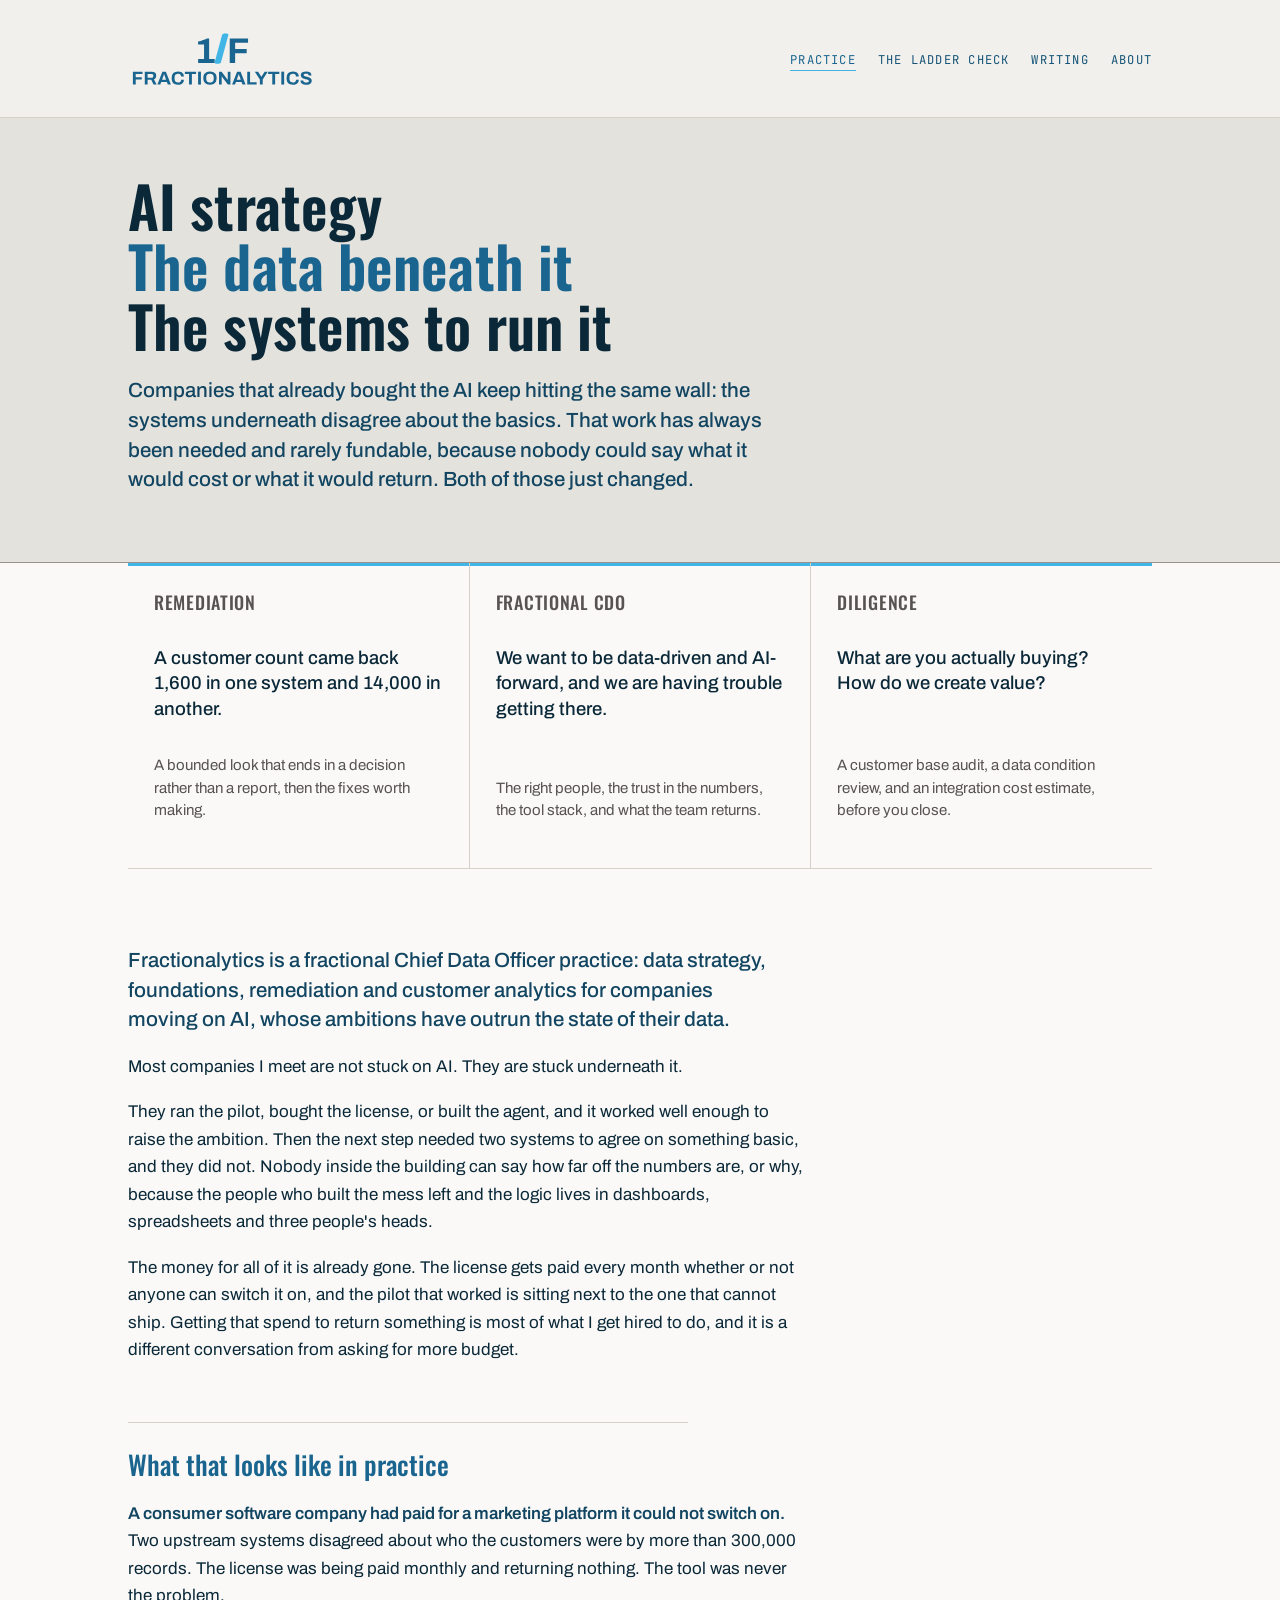
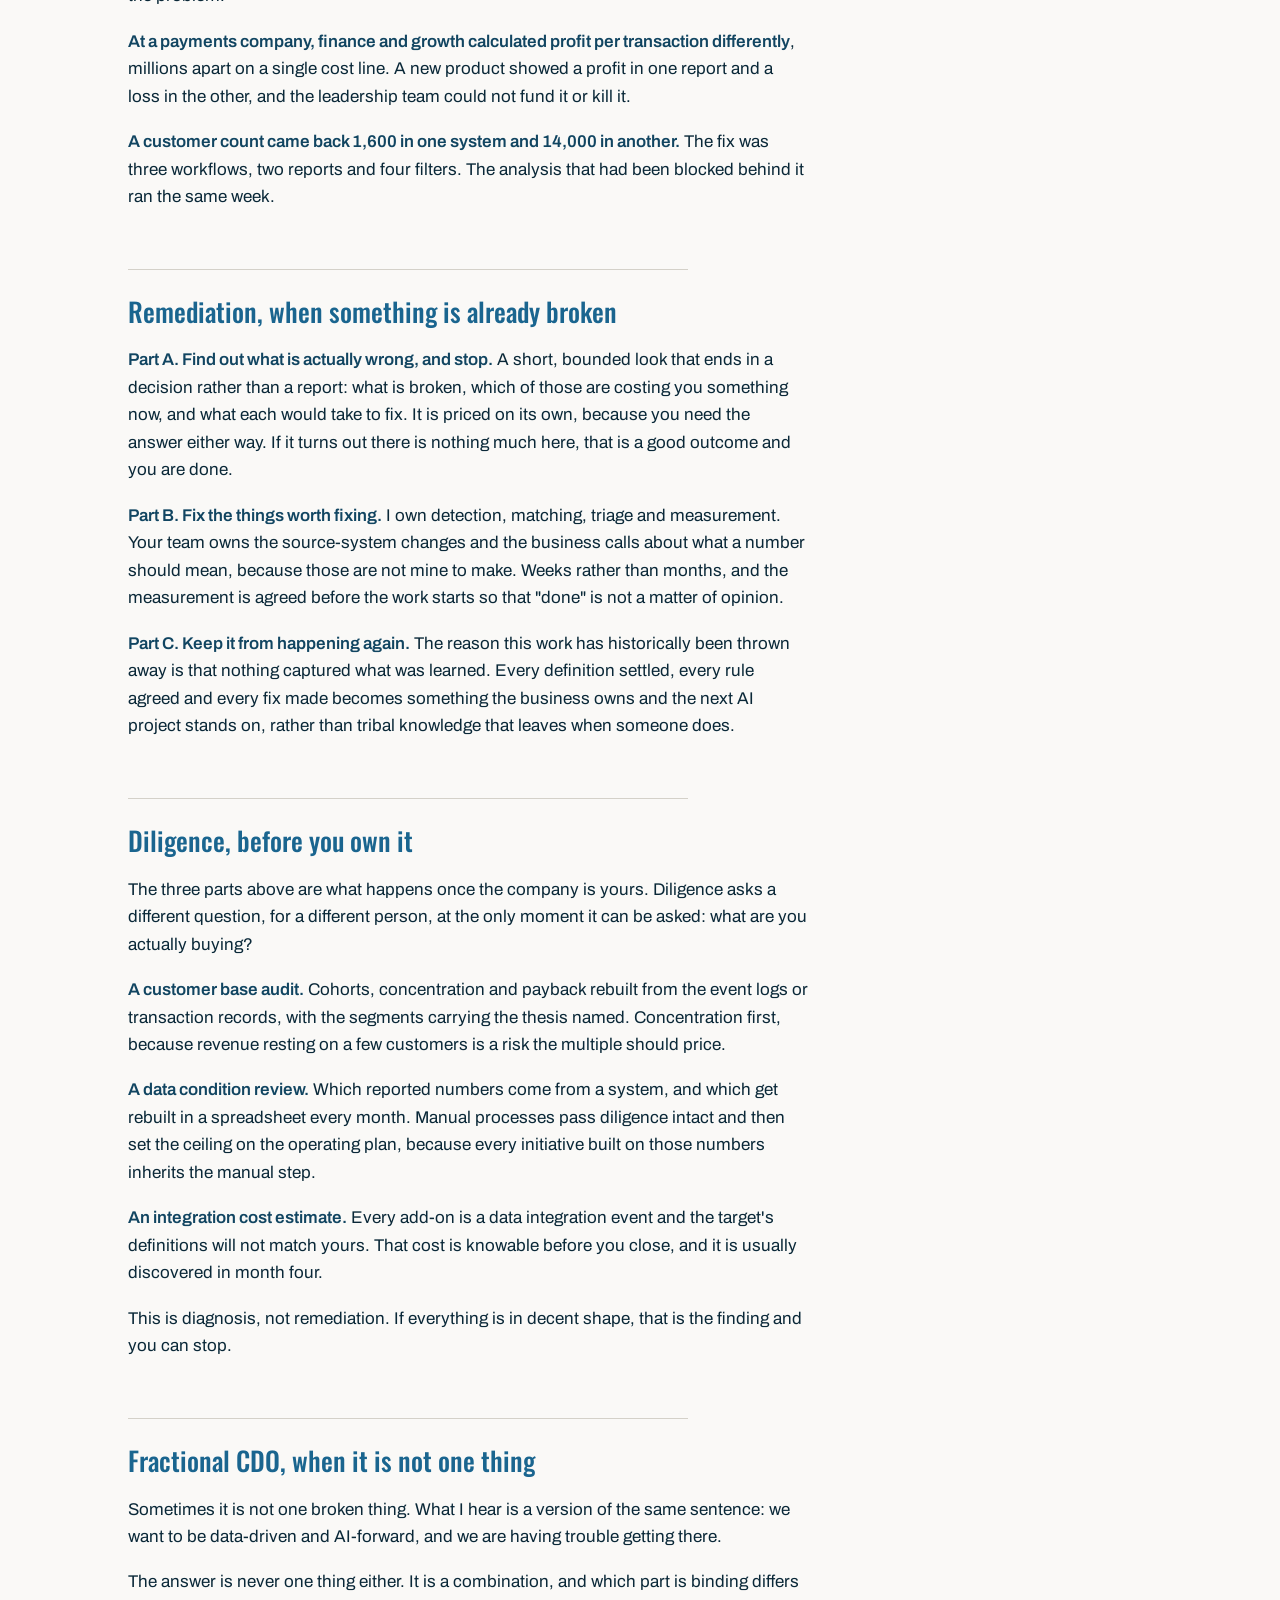
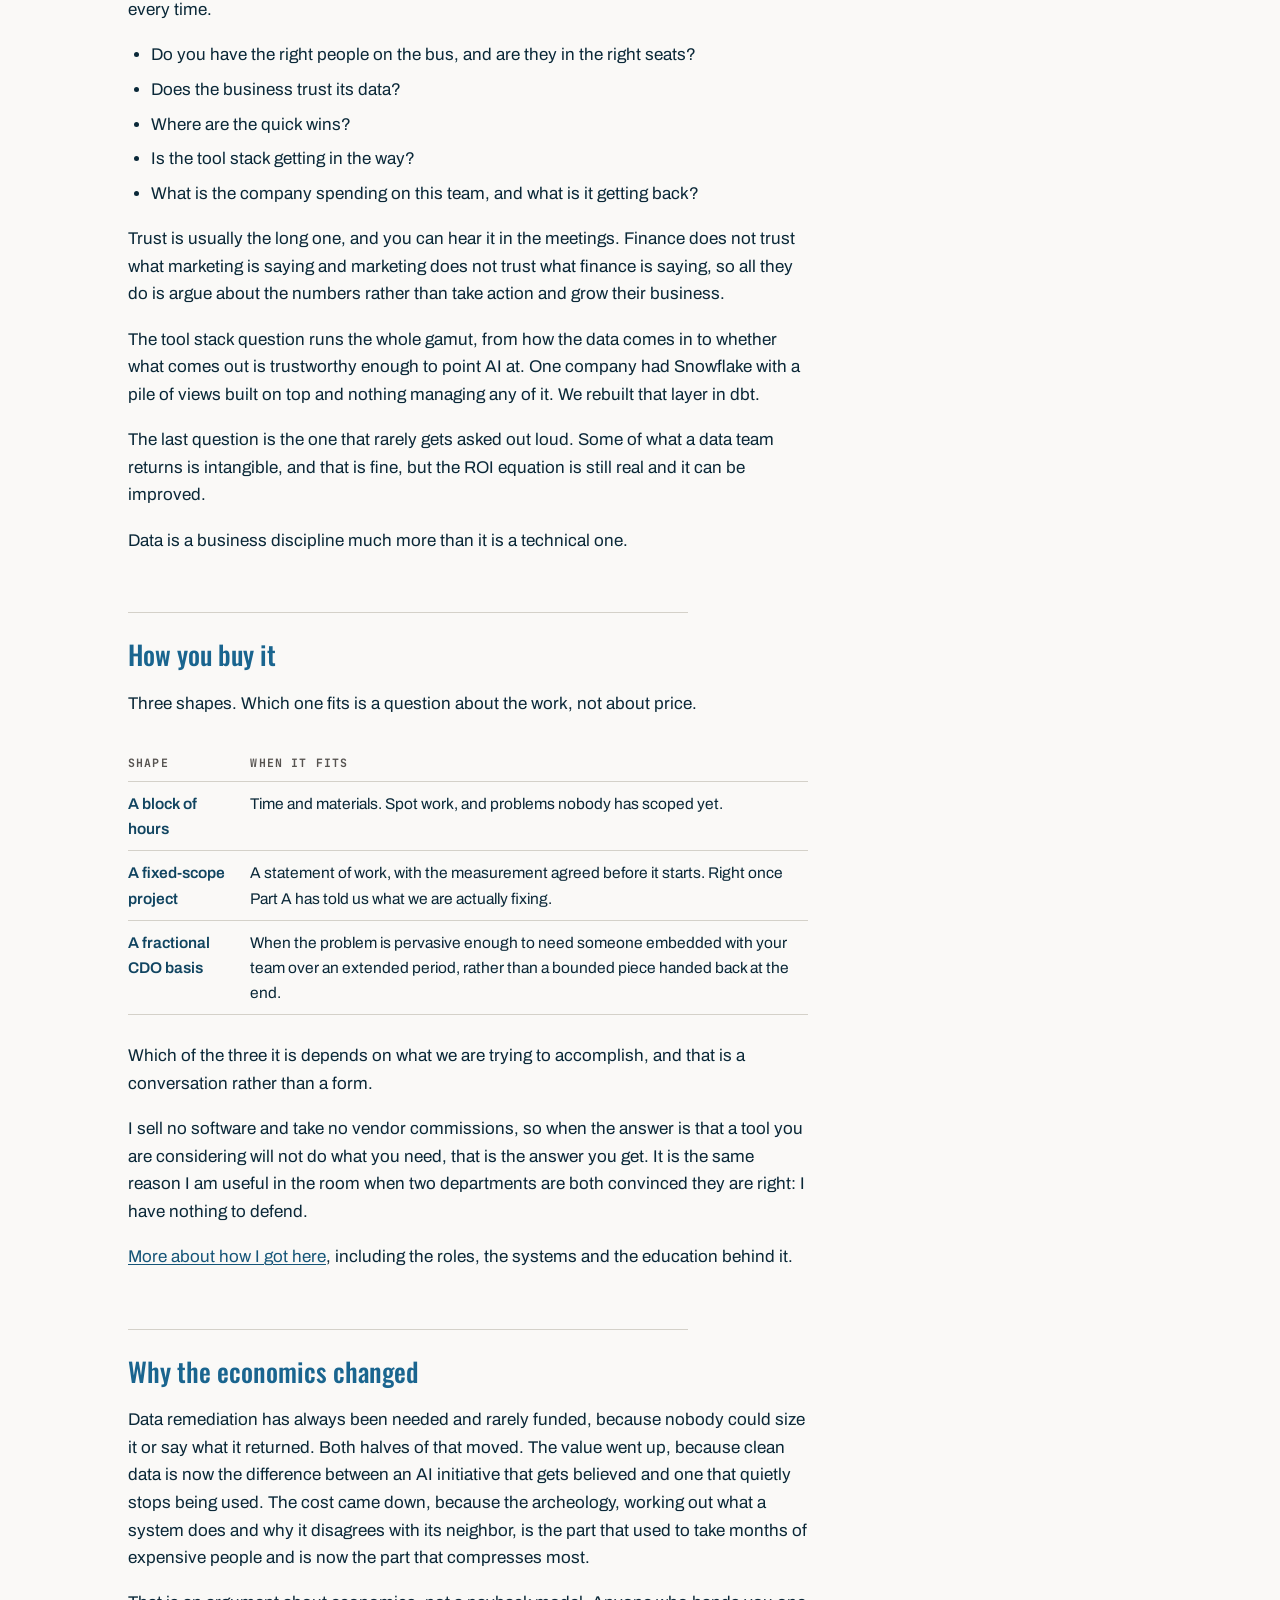
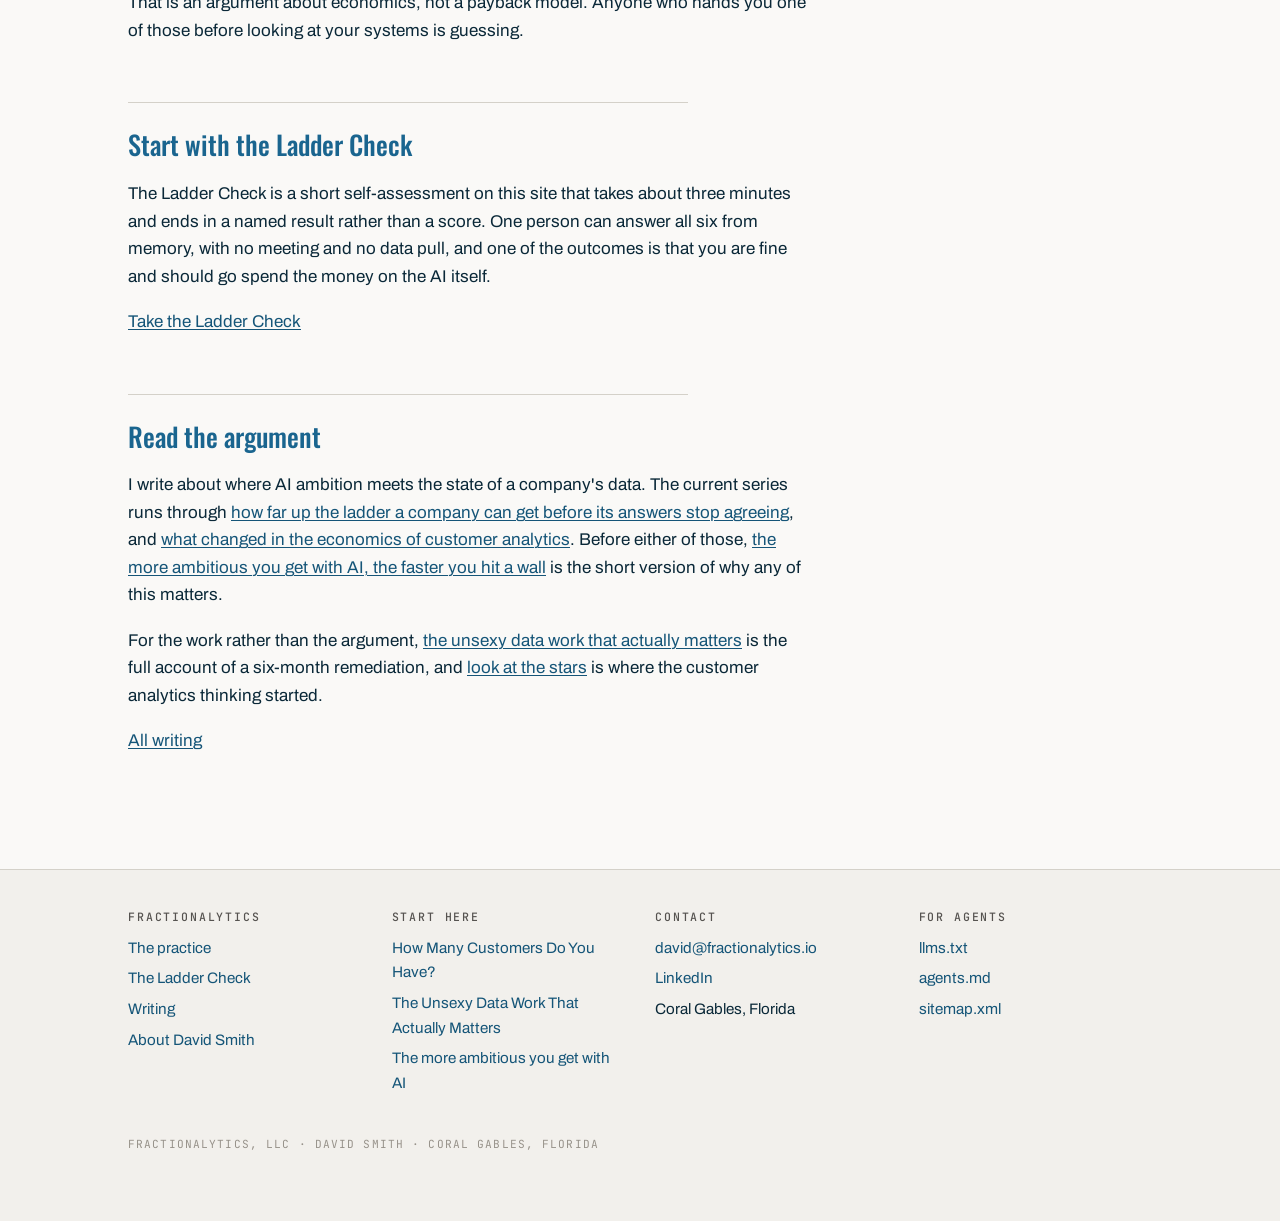
==== index.html @ 6a6883ca "Stack the headline on three lines and give the identity line its weight back Three changes David ask" ====
<!DOCTYPE html>
<html lang="en">
<head>
<meta charset="utf-8">
<meta name="viewport" content="width=device-width, initial-scale=1">
<title>Fractionalytics: AI strategy and the data foundation under it</title>
<meta name="description" content="Fractional CDO work for companies stuck past the pilot: AI strategy, the data foundation under it, and the systems to run it. David Smith, Coral Gables.">
<meta name="author" content="David Smith">
<meta name="robots" content="index, follow, max-snippet:-1, max-image-preview:large, max-video-preview:-1">
<link rel="canonical" href="https://fractionalytics.io/">
<meta property="og:type" content="website">
<meta property="og:site_name" content="Fractionalytics">
<meta property="og:locale" content="en_US">
<meta property="og:url" content="https://fractionalytics.io/">
<meta property="og:title" content="Fractionalytics: AI strategy and the data foundation under it">
<meta property="og:description" content="Fractional CDO work for companies stuck past the pilot: AI strategy, the data foundation under it, and the systems to run it. David Smith, Coral Gables.">
<meta property="og:image" content="https://fractionalytics.io/og-card-2026-07.png">
<meta property="og:image:width" content="2400">
<meta property="og:image:height" content="1260">
<meta property="og:image:alt" content="Fractionalytics: AI strategy, the data beneath it, and the systems to run it">
<meta name="twitter:card" content="summary_large_image">
<meta name="twitter:title" content="Fractionalytics: AI strategy and the data foundation under it">
<meta name="twitter:description" content="Fractional CDO work for companies stuck past the pilot: AI strategy, the data foundation under it, and the systems to run it. David Smith, Coral Gables.">
<meta name="twitter:image" content="https://fractionalytics.io/og-card-2026-07.png">
<link rel="icon" href="/favicon.svg" type="image/svg+xml">
<link rel="preconnect" href="https://fonts.googleapis.com">
<link rel="preconnect" href="https://fonts.gstatic.com" crossorigin>
<link rel="stylesheet" href="https://fonts.googleapis.com/css2?family=Oswald:wght@400;500;600&family=Archivo:wght@400;500;600&family=JetBrains+Mono:wght@400;500&display=swap">
<link rel="stylesheet" href="/styles.css?v=44e6212e">
<link rel="sitemap" type="application/xml" href="/sitemap.xml">
<link rel="alternate" type="text/plain" href="/llms.txt" title="llms.txt">
<script type="application/ld+json">{"@context":"https://schema.org","@graph":[{"@type":"WebSite","@id":"https://fractionalytics.io/#website","url":"https://fractionalytics.io/","name":"Fractionalytics","description":"AI strategy, the data beneath it, and the systems to run it.","inLanguage":"en-US","publisher":{"@id":"https://fractionalytics.io/#organization"},"copyrightHolder":{"@id":"https://fractionalytics.io/#organization"}},{"@type":"ProfessionalService","@id":"https://fractionalytics.io/#organization","name":"Fractionalytics, LLC","alternateName":"Fractionalytics","url":"https://fractionalytics.io/","logo":{"@type":"ImageObject","url":"https://fractionalytics.io/logo-stack.svg","caption":"Fractionalytics"},"image":"https://fractionalytics.io/og-card-2026-07.png","email":"david@fractionalytics.io","slogan":"AI strategy, the data beneath it, and the systems to run it","description":"Fractional Chief Data Officer practice. Data strategy, foundations, remediation and customer analytics for companies moving on AI, whose ambitions have outrun the state of their data.","founder":{"@id":"https://fractionalytics.io/#david-smith"},"employee":{"@id":"https://fractionalytics.io/#david-smith"},"address":{"@type":"PostalAddress","addressLocality":"Coral Gables","addressRegion":"FL","addressCountry":"US"},"areaServed":[{"@type":"Country","name":"United States"},{"@type":"Place","name":"Latin America"},{"@type":"Place","name":"Europe"}],"knowsAbout":["AI readiness","Data strategy","Data foundations","Data remediation","Data quality","Entity resolution","Identity resolution","Fractional Chief Data Officer","Customer analytics","Customer lifetime value","Cohort analysis","Data diligence","Customer data platforms","Modern data stack","dbt","Snowflake","Databricks","BigQuery"],"sameAs":["https://www.linkedin.com/in/dksmith01/"]},{"@type":"Person","@id":"https://fractionalytics.io/#david-smith","name":"David Smith","givenName":"David","familyName":"Smith","jobTitle":"Fractional Chief Data Officer","description":"Fractional Chief Data Officer. Sets AI strategy with leadership teams, builds the data and systems underneath it, and ships the highest-leverage pieces.","url":"https://fractionalytics.io/about/","email":"david@fractionalytics.io","worksFor":{"@id":"https://fractionalytics.io/#organization"},"homeLocation":{"@type":"Place","name":"Coral Gables, Florida"},"alumniOf":[{"@type":"CollegeOrUniversity","name":"The Wharton School, University of Pennsylvania"},{"@type":"CollegeOrUniversity","name":"Rice University"}],"knowsLanguage":["en","es"],"knowsAbout":["AI readiness","Data strategy","Data foundations","Data remediation","Data quality","Entity resolution","Identity resolution","Fractional Chief Data Officer","Customer analytics","Customer lifetime value","Cohort analysis","Data diligence","Customer data platforms","Modern data stack","dbt","Snowflake","Databricks","BigQuery"],"sameAs":["https://www.linkedin.com/in/dksmith01/","https://www.youtube.com/watch?v=DdW_h7ugRhg"]},{"@type":"WebPage","@id":"https://fractionalytics.io/#webpage","url":"https://fractionalytics.io/","name":"Fractionalytics: AI strategy and the data foundation under it","description":"Fractional CDO work for companies stuck past the pilot: AI strategy, the data foundation under it, and the systems to run it. David Smith, Coral Gables.","isPartOf":{"@id":"https://fractionalytics.io/#website"},"about":{"@id":"https://fractionalytics.io/#organization"},"primaryImageOfPage":"https://fractionalytics.io/og-card-2026-07.png","inLanguage":"en-US","datePublished":"2026-06-17","dateModified":"2026-08-21"}]}</script>
</head>
<body>
<a class="skip-link" href="#main">Skip to content</a>
<header class="masthead">
<div class="masthead-inner">
<a href="/" aria-label="Fractionalytics home"><img class="logo" src="/logo-stack.svg" alt="Fractionalytics" width="327" height="102"></a>
<nav class="sitenav" aria-label="Primary"><ul><li><a href="/" aria-current="page">Practice</a></li><li><a href="/diagnostic/">The Ladder Check</a></li><li><a href="/writing/">Writing</a></li><li><a href="/about/">About</a></li></ul></nav>
</div>
</header>
<main id="main" class="homemain">
<section class="hero">
<div class="wrap hero-inner">
<h1 class="stacked"><span class="tline tline-1">AI strategy</span>
<span class="tline tline-2">The data beneath it</span>
<span class="tline tline-3">The systems to run it</span></h1>
<p class="lede">Companies that already bought the AI keep hitting the same wall: the systems underneath disagree about the basics. That work has always been needed and rarely fundable, because nobody could say what it would cost or what it would return. Both of those just changed.</p>
</div>
</section>
<div class="wrap">
<ul class="cards offerings">
<li>
<h2><a href="#remediation-when-something-is-already-broken">Remediation</a></h2>
<p class="offering-hook">A customer count came back 1,600 in one system and 14,000 in another.</p>
<p class="offering-shape">A bounded look that ends in a decision rather than a report, then the fixes worth making.</p>
</li>
<li>
<h2><a href="#fractional-cdo-when-it-is-not-one-thing">Fractional CDO</a></h2>
<p class="offering-hook">We want to be data-driven and AI-forward, and we are having trouble getting there.</p>
<p class="offering-shape">The right people, the trust in the numbers, the tool stack, and what the team returns.</p>
</li>
<li>
<h2><a href="#diligence-before-you-own-it">Diligence</a></h2>
<p class="offering-hook">What are you actually buying? How do we create value?</p>
<p class="offering-shape">A customer base audit, a data condition review, and an integration cost estimate, before you close.</p>
</li>
</ul>
</div>
<div class="wrap homebody">
<p class="identity">Fractionalytics is a fractional Chief Data Officer practice: data strategy, foundations, remediation and customer analytics for companies moving on AI, whose ambitions have outrun the state of their data.</p>
<div class="prose">
<p>Most companies I meet are not stuck on AI. They are stuck underneath it.</p>
<p>They ran the pilot, bought the license, or built the agent, and it worked well enough to raise the ambition. Then the next step needed two systems to agree on something basic, and they did not. Nobody inside the building can say how far off the numbers are, or why, because the people who built the mess left and the logic lives in dashboards, spreadsheets and three people's heads.</p>
<p>The money for all of it is already gone. The license gets paid every month whether or not anyone can switch it on, and the pilot that worked is sitting next to the one that cannot ship. Getting that spend to return something is most of what I get hired to do, and it is a different conversation from asking for more budget.</p>
<h2 id="what-that-looks-like-in-practice">What that looks like in practice</h2>
<p><strong>A consumer software company had paid for a marketing platform it could not switch on.</strong> Two upstream systems disagreed about who the customers were by more than 300,000 records. The license was being paid monthly and returning nothing. The tool was never the problem.</p>
<p><strong>At a payments company, finance and growth calculated profit per transaction differently</strong>, millions apart on a single cost line. A new product showed a profit in one report and a loss in the other, and the leadership team could not fund it or kill it.</p>
<p><strong>A customer count came back 1,600 in one system and 14,000 in another.</strong> The fix was three workflows, two reports and four filters. The analysis that had been blocked behind it ran the same week.</p>
<h2 id="remediation-when-something-is-already-broken">Remediation, when something is already broken</h2>
<p><strong>Part A. Find out what is actually wrong, and stop.</strong> A short, bounded look that ends in a decision rather than a report: what is broken, which of those are costing you something now, and what each would take to fix. It is priced on its own, because you need the answer either way. If it turns out there is nothing much here, that is a good outcome and you are done.</p>
<p><strong>Part B. Fix the things worth fixing.</strong> I own detection, matching, triage and measurement. Your team owns the source-system changes and the business calls about what a number should mean, because those are not mine to make. Weeks rather than months, and the measurement is agreed before the work starts so that "done" is not a matter of opinion.</p>
<p><strong>Part C. Keep it from happening again.</strong> The reason this work has historically been thrown away is that nothing captured what was learned. Every definition settled, every rule agreed and every fix made becomes something the business owns and the next AI project stands on, rather than tribal knowledge that leaves when someone does.</p>
<h2 id="diligence-before-you-own-it">Diligence, before you own it</h2>
<p>The three parts above are what happens once the company is yours. Diligence asks a different question, for a different person, at the only moment it can be asked: what are you actually buying?</p>
<p><strong>A customer base audit.</strong> Cohorts, concentration and payback rebuilt from the event logs or transaction records, with the segments carrying the thesis named. Concentration first, because revenue resting on a few customers is a risk the multiple should price.</p>
<p><strong>A data condition review.</strong> Which reported numbers come from a system, and which get rebuilt in a spreadsheet every month. Manual processes pass diligence intact and then set the ceiling on the operating plan, because every initiative built on those numbers inherits the manual step.</p>
<p><strong>An integration cost estimate.</strong> Every add-on is a data integration event and the target's definitions will not match yours. That cost is knowable before you close, and it is usually discovered in month four.</p>
<p>This is diagnosis, not remediation. If everything is in decent shape, that is the finding and you can stop.</p>
<h2 id="fractional-cdo-when-it-is-not-one-thing">Fractional CDO, when it is not one thing</h2>
<p>Sometimes it is not one broken thing. What I hear is a version of the same sentence: we want to be data-driven and AI-forward, and we are having trouble getting there.</p>
<p>The answer is never one thing either. It is a combination, and which part is binding differs every time.</p>
<ul>
<li>Do you have the right people on the bus, and are they in the right seats?</li>
<li>Does the business trust its data?</li>
<li>Where are the quick wins?</li>
<li>Is the tool stack getting in the way?</li>
<li>What is the company spending on this team, and what is it getting back?</li>
</ul>
<p>Trust is usually the long one, and you can hear it in the meetings. Finance does not trust what marketing is saying and marketing does not trust what finance is saying, so all they do is argue about the numbers rather than take action and grow their business.</p>
<p>The tool stack question runs the whole gamut, from how the data comes in to whether what comes out is trustworthy enough to point AI at. One company had Snowflake with a pile of views built on top and nothing managing any of it. We rebuilt that layer in dbt.</p>
<p>The last question is the one that rarely gets asked out loud. Some of what a data team returns is intangible, and that is fine, but the ROI equation is still real and it can be improved.</p>
<p>Data is a business discipline much more than it is a technical one.</p>
<h2 id="how-you-buy-it">How you buy it</h2>
<p>Three shapes. Which one fits is a question about the work, not about price.</p>
<div class="table-scroll"><table>
<thead><tr><th scope="col">Shape</th><th scope="col">When it fits</th></tr></thead>
<tbody>
<tr><th scope="row"><strong>A block of hours</strong></th><td>Time and materials. Spot work, and problems nobody has scoped yet.</td></tr>
<tr><th scope="row"><strong>A fixed-scope project</strong></th><td>A statement of work, with the measurement agreed before it starts. Right once Part A has told us what we are actually fixing.</td></tr>
<tr><th scope="row"><strong>A fractional CDO basis</strong></th><td>When the problem is pervasive enough to need someone embedded with your team over an extended period, rather than a bounded piece handed back at the end.</td></tr>
</tbody>
</table></div>
<p>Which of the three it is depends on what we are trying to accomplish, and that is a conversation rather than a form.</p>
<p>I sell no software and take no vendor commissions, so when the answer is that a tool you are considering will not do what you need, that is the answer you get. It is the same reason I am useful in the room when two departments are both convinced they are right: I have nothing to defend.</p>
<p><a href="/about/">More about how I got here</a>, including the roles, the systems and the education behind it.</p>
<h2 id="why-the-economics-changed">Why the economics changed</h2>
<p>Data remediation has always been needed and rarely funded, because nobody could size it or say what it returned. Both halves of that moved. The value went up, because clean data is now the difference between an AI initiative that gets believed and one that quietly stops being used. The cost came down, because the archeology, working out what a system does and why it disagrees with its neighbor, is the part that used to take months of expensive people and is now the part that compresses most.</p>
<p>That is an argument about economics, not a payback model. Anyone who hands you one of those before looking at your systems is guessing.</p>
<h2 id="start-with-the-ladder-check">Start with the Ladder Check</h2>
<p>The Ladder Check is a short self-assessment on this site that takes about three minutes and ends in a named result rather than a score. One person can answer all six from memory, with no meeting and no data pull, and one of the outcomes is that you are fine and should go spend the money on the AI itself.</p>
<p><a href="/diagnostic/">Take the Ladder Check</a></p>
<h2 id="read-the-argument">Read the argument</h2>
<p>I write about where AI ambition meets the state of a company's data. The current series runs through <a href="/writing/how-many-customers-do-you-have/">how far up the ladder a company can get before its answers stop agreeing</a>, and <a href="/writing/customer-analytics-is-worth-another-look/">what changed in the economics of customer analytics</a>. Before either of those, <a href="/writing/the-more-ambitious-you-get-with-ai/">the more ambitious you get with AI, the faster you hit a wall</a> is the short version of why any of this matters.</p>
<p>For the work rather than the argument, <a href="/writing/the-unsexy-data-work-that-actually-matters/">the unsexy data work that actually matters</a> is the full account of a six-month remediation, and <a href="/writing/look-at-the-stars/">look at the stars</a> is where the customer analytics thinking started.</p>
<p><a href="/writing/">All writing</a></p>
</div>
</div>
</main>
<footer class="sitefooter">
<div class="wrap">
<div class="footer-grid">
<section>
<h2>Fractionalytics</h2>
<ul>
<li><a href="/">The practice</a></li>
<li><a href="/diagnostic/">The Ladder Check</a></li>
<li><a href="/writing/">Writing</a></li>
<li><a href="/about/">About David Smith</a></li>
</ul>
</section>
<section>
<h2>Start here</h2>
<ul>
<li><a href="/writing/how-many-customers-do-you-have/">How Many Customers Do You Have?</a></li>
<li><a href="/writing/the-unsexy-data-work-that-actually-matters/">The Unsexy Data Work That Actually Matters</a></li>
<li><a href="/writing/the-more-ambitious-you-get-with-ai/">The more ambitious you get with AI</a></li>
</ul>
</section>
<section>
<h2>Contact</h2>
<ul>
<li><a href="mailto:david@fractionalytics.io">david@fractionalytics.io</a></li>
<li><a href="https://www.linkedin.com/in/dksmith01/" rel="noopener">LinkedIn</a></li>
<li>Coral Gables, Florida</li>
</ul>
</section>
<section>
<h2>For agents</h2>
<ul>
<li><a href="/llms.txt">llms.txt</a></li>
<li><a href="/agents.md">agents.md</a></li>
<li><a href="/sitemap.xml">sitemap.xml</a></li>
</ul>
</section>
</div>
<p class="colophon">Fractionalytics, LLC &middot; David Smith &middot; Coral Gables, Florida</p>
</div>
</footer>

</body>
</html>
---- styles.css ----
/* fractionalytics.io
   The 2026 Fractionalytics brand: steel blue #1A658F, sky cyan #41B6E6, warm paper.
   Kept in an external file on purpose. Inlining it would bloat every page's markup
   and push the text-to-markup ratio down, which is the thing agents actually measure. */

:root {
  --brand-blue: #1A658F;
  --brand-cyan: #41B6E6;
  --blue-600:   #155578;
  --blue-700:   #114561;
  --blue-900:   #0A2838;
  --paper-0:    #FAF9F7;
  --paper-50:   #F2F0EC;
  --paper-100:  #E4E2DD;
  --paper-400:  #97928A;
  --paper-600:  #565350;
  --border:     #D4D1C9;

  --font-display: 'Oswald', 'Arial Narrow', sans-serif;
  --font-body:    'Archivo', system-ui, -apple-system, sans-serif;
  --font-mono:    'JetBrains Mono', ui-monospace, monospace;

  --ring: color-mix(in srgb, var(--brand-cyan) 55%, transparent);
  --measure: 68ch;
}

* { margin: 0; padding: 0; box-sizing: border-box; }

html { scroll-behavior: smooth; }

body {
  background: var(--paper-0);
  color: var(--blue-900);
  font-family: var(--font-body);
  font-size: 1.0625rem;
  line-height: 1.62;
  -webkit-font-smoothing: antialiased;
}

/* ---------- masthead + nav ---------- */

.masthead {
  border-bottom: 1px solid var(--border);
  background: var(--paper-50);
}

.masthead-inner {
  max-width: 1080px;
  margin: 0 auto;
  padding: 20px 28px;
  display: flex;
  align-items: center;
  justify-content: space-between;
  gap: 24px;
  flex-wrap: wrap;
}

.masthead .logo { width: 188px; height: auto; display: block; }

.sitenav ul { list-style: none; display: flex; gap: 22px; flex-wrap: wrap; }

.sitenav a {
  font-family: var(--font-mono);
  font-size: 0.76rem;
  letter-spacing: 0.1em;
  text-transform: uppercase;
  color: var(--blue-600);
  text-decoration: none;
  border-bottom: 1px solid transparent;
  padding-bottom: 2px;
}

.sitenav a:hover,
.sitenav a[aria-current="page"] { color: var(--brand-blue); border-color: var(--brand-cyan); }

.skip-link {
  position: absolute;
  left: -9999px;
  background: var(--brand-blue);
  color: #fff;
  padding: 10px 16px;
  z-index: 10;
}
.skip-link:focus { left: 12px; top: 12px; }

/* ---------- layout ---------- */

.wrap { max-width: 1080px; margin: 0 auto; padding: 0 28px; }

main { padding: 56px 0 24px; }

.prose { max-width: var(--measure); }

/* ---------- headings ---------- */

h1 {
  font-family: var(--font-display);
  font-weight: 600;
  font-size: clamp(1.85rem, 4.2vw, 2.9rem);
  line-height: 1.12;
  letter-spacing: 0.002em;
  color: var(--brand-blue);
  max-width: 22ch;
}

h2 {
  font-family: var(--font-display);
  font-weight: 500;
  font-size: clamp(1.3rem, 2.6vw, 1.65rem);
  line-height: 1.22;
  color: var(--brand-blue);
  margin: 2.4em 0 0.7em;
  /* Headings are held narrower than the 68ch prose measure so display type does not run
     loose at wide viewports.

     40ch DELIBERATELY BINDS, and the earlier comment here claimed otherwise. It said "40ch
     clears every current heading by ~60px", which was true of the practice page and false of
     the site: three h2s in the Unsexy article want 49.1ch, 56.6ch and 62.6ch, all of which fit
     inside the 68ch measure and wrap only because of this cap. Those are David's published
     article titles, long and sentence-shaped, and two lines is right for them. Short editorial
     headings on the other pages stay on one line.

     So this cap is BINDING BY INTENT, not derived from the longest content, and `node build.mjs`
     knows the difference: see HEADING_CAPS there, which warns on derived caps and stays quiet on
     binding ones. Change the intent flag there if you change the number here. */
  max-width: 40ch;
}

h3 {
  font-family: var(--font-body);
  font-weight: 600;
  font-size: 1.06rem;
  line-height: 1.35;
  color: var(--blue-700);
  margin: 1.9em 0 0.5em;
}

.eyebrow {
  font-family: var(--font-mono);
  font-weight: 500;
  font-size: 0.72rem;
  letter-spacing: 0.18em;
  text-transform: uppercase;
  color: var(--paper-600);
  margin-bottom: 14px;
}

.lede {
  font-size: 1.16rem;
  line-height: 1.5;
  color: var(--blue-700);
  margin-top: 18px;
  max-width: 56ch;
}

/* The identity line: what this company is, stated plainly. Home page only.
   MOVED BELOW THE THREE OFFERINGS 2026-09-14 (David). It used to sit above the lede, and
   the reason recorded here was that the first thing after the headline should answer "what
   is this?" rather than start an argument. The three cards now answer that question far
   more concretely than this sentence does, so the sentence lost its seat to them and the
   wall argument takes the fold. It opens the body column instead. */
.identity {
  font-size: 1.28rem;
  line-height: 1.45;
  font-weight: 500;
  color: var(--ink, var(--blue-700));
  max-width: 54ch;
}
.homebody > .identity { margin-bottom: 4px; }

/* ---------- page head with a portrait ---------- */

/* The portrait goes at the TOP of the About page, beside the name. On print collateral the
   hedcut sits in a signature footer because a one-pager has nowhere else to put it; on the web
   a footer is navigation, and a face down there reads as a stray asset. */
.page-head {
  display: flex;
  align-items: center;
  justify-content: space-between;
  gap: 30px;
  max-width: var(--measure);
}
.page-head-text { min-width: 0; }
.page-head h1 { margin: 0; }

.headshot {
  width: 160px;
  height: 160px;
  flex: none;
  display: block;
}

@media (max-width: 640px) {
  .page-head { flex-direction: column-reverse; align-items: flex-start; gap: 18px; }
  .headshot { width: 128px; height: 128px; }
}

/* ---------- text ---------- */

p { margin: 1.05em 0; }

a { color: var(--blue-600); text-decoration: underline; text-underline-offset: 2px; text-decoration-thickness: 1px; }
a:hover { color: var(--brand-cyan); }
a:focus-visible { outline: 3px solid var(--ring); outline-offset: 3px; border-radius: 2px; }

strong { font-weight: 600; color: var(--blue-700); }

ul, ol { margin: 1.05em 0; padding-left: 1.35em; }
li { margin: 0.42em 0; }

blockquote {
  margin: 1.5em 0;
  padding: 2px 0 2px 20px;
  border-left: 3px solid var(--brand-cyan);
  color: var(--blue-700);
}
blockquote p { margin: 0.5em 0; }

hr { border: 0; border-top: 1px solid var(--border); margin: 2.6em 0; }

code {
  font-family: var(--font-mono);
  font-size: 0.9em;
  background: var(--paper-100);
  padding: 1px 5px;
  border-radius: 3px;
}

/* ---------- tables ---------- */

.table-scroll { overflow-x: auto; margin: 1.6em 0; }

table { border-collapse: collapse; width: 100%; font-size: 0.97rem; }
caption {
  text-align: left;
  font-family: var(--font-mono);
  font-size: 0.72rem;
  letter-spacing: 0.12em;
  text-transform: uppercase;
  color: var(--paper-600);
  padding-bottom: 10px;
}
th, td { text-align: left; padding: 9px 14px 9px 0; border-bottom: 1px solid var(--border); vertical-align: top; }
thead th { font-family: var(--font-mono); font-size: 0.72rem; letter-spacing: 0.1em; text-transform: uppercase; color: var(--paper-600); }

/* ---------- article ---------- */

.article-meta {
  font-family: var(--font-mono);
  font-size: 0.75rem;
  letter-spacing: 0.08em;
  text-transform: uppercase;
  color: var(--paper-600);
  margin-top: 22px;
  display: flex;
  gap: 14px;
  flex-wrap: wrap;
}

.tags { list-style: none; display: flex; gap: 8px; flex-wrap: wrap; padding: 0; margin: 16px 0 0; }
.tags li {
  font-family: var(--font-mono);
  font-size: 0.68rem;
  letter-spacing: 0.08em;
  text-transform: uppercase;
  color: var(--blue-600);
  border: 1px solid var(--border);
  border-radius: 999px;
  padding: 3px 11px;
  margin: 0;
}

.article-body { margin-top: 34px; }
.article-body > h2:first-child { margin-top: 0; }

.origin-note {
  margin-top: 44px;
  padding-top: 18px;
  border-top: 1px solid var(--border);
  font-size: 0.94rem;
  color: var(--paper-600);
}

.figure-note {
  margin: 1.8em 0;
  padding: 16px 20px;
  border: 1px dashed var(--border);
  border-radius: 4px;
  background: var(--paper-50);
}
.figure-note figcaption { font-size: 0.95rem; color: var(--paper-600); }
.figure-note .stamp { display: block; margin-bottom: 5px; }

/* ---------- breadcrumbs ---------- */

.crumbs { font-family: var(--font-mono); font-size: 0.72rem; letter-spacing: 0.08em; text-transform: uppercase; margin: 8px 0 34px; }
.crumbs ol { list-style: none; display: flex; gap: 8px; flex-wrap: wrap; padding: 0; margin: 0; }
.crumbs li { margin: 0; color: var(--paper-400); }
.crumbs a { color: var(--blue-600); text-decoration: none; }
.crumbs a:hover { color: var(--brand-cyan); }

/* ---------- writing index ---------- */

.post-list { list-style: none; padding: 0; margin: 34px 0 0; }

.post-list > li {
  margin: 0;
  padding: 26px 0;
  border-top: 1px solid var(--border);
  max-width: var(--measure);
}
.post-list > li:last-child { border-bottom: 1px solid var(--border); }

.post-list h2 { margin: 0 0 6px; font-size: 1.28rem; max-width: none; }
.post-list h2 a { text-decoration: none; color: var(--brand-blue); }
.post-list h2 a:hover { color: var(--brand-cyan); }
.post-list p { margin: 0.4em 0 0; color: var(--paper-600); }

.stamp {
  font-family: var(--font-mono);
  font-size: 0.72rem;
  letter-spacing: 0.1em;
  text-transform: uppercase;
  color: var(--paper-400);
}

/* ---------- cards / callouts ---------- */

.cards { list-style: none; display: grid; gap: 20px; grid-template-columns: repeat(auto-fit, minmax(248px, 1fr)); padding: 0; margin: 30px 0; }
.cards li { margin: 0; border: 1px solid var(--border); border-radius: 4px; padding: 20px 22px; background: var(--paper-50); }
.cards h3 { margin-top: 0; }
.cards p { font-size: 0.97rem; }

/* ---------- the three offerings, directly under the hero ----------
   Reuses .cards geometry so the fold and the body share one grid. The cyan top rule is
   the same accent .callout already uses; the palette is unchanged. Two outside readers
   disagreed about the colour scheme on 2026-09-14 and the one who called it boring
   conditioned it on the wall of text ("with that many words, it is pretty boring"), so
   the fix here is the fold, not the palette. */
.cards.offerings { margin: 0; gap: 1px; background: var(--border); border-bottom: 1px solid var(--border); }
.cards.offerings > li {
  border: 0;
  border-radius: 0;
  border-top: 3px solid var(--brand-cyan);
  background: var(--paper-0);
  padding: 26px 26px 30px;
  display: flex;
  flex-direction: column;
  gap: 12px;
}
.cards.offerings h2 {
  margin: 0;
  max-width: none;
  font-size: 1.12rem;
  letter-spacing: 0.04em;
  text-transform: uppercase;
  color: var(--paper-600);
}
.cards.offerings h2 a { color: inherit; text-decoration: none; background: none; }
.cards.offerings h2 a:hover { color: var(--brand-blue); }
.cards.offerings .offering-hook {
  font-size: 1.16rem;
  line-height: 1.38;
  color: var(--blue-900);
  font-weight: 500;
}
.cards.offerings .offering-shape {
  font-size: 0.94rem;
  line-height: 1.5;
  color: var(--paper-600);
  margin-top: auto;
}
/* The whole card is the target, so the heading link does not become a small tap area on a
   phone. Needs the li to establish a containing block for the stretched pseudo-element. */
.cards.offerings > li { position: relative; }
.cards.offerings h2 a::after { content: ""; position: absolute; inset: 0; }

.callout {
  border-left: 3px solid var(--brand-cyan);
  background: var(--paper-50);
  padding: 18px 22px;
  margin: 2em 0;
  max-width: var(--measure);
}
.callout p:first-child { margin-top: 0; }
.callout p:last-child { margin-bottom: 0; }

/* ---------- diagnostic ---------- */

.q { border-top: 1px solid var(--border); padding: 26px 0; max-width: var(--measure); }
.q:first-of-type { border-top: 0; }
.q h3 { margin-top: 0; font-size: 1.12rem; color: var(--brand-blue); }
.q .good { border-left: 3px solid var(--brand-cyan); padding-left: 18px; margin-top: 14px; color: var(--paper-600); font-size: 0.98rem; }
.q .good strong { color: var(--blue-700); }

.answers { list-style: none; display: flex; gap: 10px; flex-wrap: wrap; padding: 0; margin: 16px 0 0; }
.answers li { margin: 0; }
.answers label {
  display: inline-block;
  font-family: var(--font-mono);
  font-size: 0.74rem;
  letter-spacing: 0.06em;
  text-transform: uppercase;
  border: 1px solid var(--border);
  border-radius: 999px;
  padding: 7px 16px;
  cursor: pointer;
  background: #fff;
  color: var(--blue-600);
}
.answers input { position: absolute; opacity: 0; width: 0; height: 0; }
.answers input:checked + label { background: var(--brand-blue); border-color: var(--brand-blue); color: #fff; }
.answers input:focus-visible + label { outline: 3px solid var(--ring); outline-offset: 2px; }

.verdict-panel { border: 1px solid var(--border); border-radius: 4px; background: var(--paper-50); padding: 24px 26px; margin: 30px 0; max-width: var(--measure); }
.verdict-panel h2 { margin-top: 0; }

.verdict { border-top: 1px solid var(--border); padding: 22px 0; max-width: var(--measure); }
.verdict:first-of-type { border-top: 0; }
.verdict h3 { margin-top: 0; font-family: var(--font-display); font-weight: 500; font-size: 1.15rem; color: var(--brand-blue); letter-spacing: 0.01em; }

/* JS turns this on; without JS the whole page is still readable prose. */
.js-only { display: none; }

/* ---------- footer ---------- */

.sitefooter {
  border-top: 1px solid var(--border);
  background: var(--paper-50);
  margin-top: 72px;
  padding: 40px 0 56px;
}

.footer-grid { display: grid; gap: 30px; grid-template-columns: repeat(auto-fit, minmax(210px, 1fr)); }

.sitefooter h2 {
  font-family: var(--font-mono);
  font-size: 0.72rem;
  font-weight: 500;
  letter-spacing: 0.16em;
  text-transform: uppercase;
  color: var(--paper-600);
  margin: 0 0 12px;
}

.sitefooter ul { list-style: none; padding: 0; margin: 0; }
.sitefooter li { margin: 6px 0; font-size: 0.95rem; }
.sitefooter a { color: var(--blue-600); text-decoration: none; }
.sitefooter a:hover { color: var(--brand-cyan); text-decoration: underline; }

.colophon { margin-top: 34px; font-family: var(--font-mono); font-size: 0.7rem; letter-spacing: 0.1em; text-transform: uppercase; color: var(--paper-400); }

@media (max-width: 620px) {
  main { padding-top: 38px; }
  .masthead-inner { padding: 16px 20px; }
  .wrap { padding: 0 20px; }
  .masthead .logo { width: 156px; }
}

/* ---------- recommended reading ---------- */
/* Reuses .post-list geometry so the two halves of /writing sit on one grid.
   The outlet is the publication, set apart from the person's name. */
.reading-list h3 {
  font-family: var(--font-display, inherit);
  font-size: 1.14rem;
  margin: 0 0 8px;
}
.reading-list .outlet {
  font-family: var(--font-mono);
  font-size: 0.78rem;
  letter-spacing: 0.04em;
  color: var(--paper-600);
  text-transform: none;
}
.reading-list blockquote {
  margin-top: 12px;
}

/* ---------- home page: its own template ---------- */
/* The home page used the article template and read as one more blog post
   (David, 2026-08-21, twice). It now gets a full-bleed hero band and its own
   rhythm below it, so the front door does not look like a post. */
.homemain { padding: 0 0 24px; }

/* NOT --paper-50: that is the masthead's colour, and the two bands blended into
   one shape (David, 2026-08-21). The hero is a step darker than the header above
   it and two steps darker than the body below. */
.hero {
  background: var(--paper-100);
  border-bottom: 1px solid var(--paper-400);
}
/* Tightened 2026-09-14. At 92/76 the hero filled a laptop screen on its own and the three
   offerings below it never appeared without a scroll, which is the exact complaint Darin
   Phillips made ("I really struggled to understand what your real business proposition was
   by looking at what is on your front page"). The prose is untouched; only the air around
   it moved. */
.hero-inner {
  padding-top: 58px;
  padding-bottom: 46px;
}
/* The stacked headline breaks where David chose rather than where the measure happens to
   fall, so the 18ch cap that used to force the wrap is gone: the lines set their own width
   now and capping it would only re-wrap them. */
.hero h1.stacked {
  max-width: none;
  font-size: clamp(1.95rem, 5.4vw, 3.6rem);
  line-height: 1.04;
}
.hero h1.stacked .tline { display: block; }

/* The LinkedIn banner sets this same sentence as three lines and picks the MIDDLE one out
   in a different colour, which is the effect David wanted here. On the banner that accent
   is --brand-cyan and it works because the ground there is near-black.

   It does not survive the move to the paper band: --brand-cyan on --paper-100 measures
   1.79:1, under the 3:1 floor that large display type still has to clear, and rendered
   side by side it reads milky rather than bright. --brand-blue keeps the banner's
   structure (base, accent, base) at 4.91:1. The outer two lines take --blue-900, so the
   accent is the lighter line exactly as it is on the banner. */
.hero h1.stacked .tline-1,
.hero h1.stacked .tline-3 { color: var(--blue-900); }
.hero h1.stacked .tline-2 { color: var(--brand-blue); }
.hero .identity {
  margin-top: 20px;
  max-width: 50ch;
}
/* The lede carries the fold with the headline (David, 2026-09-14), and the identity line
   it used to follow now sits below the cards. Two readers on the same day both stalled on
   the front page; the wall sentence is the most provocative thing on it, so it goes where
   a reader who is not going to scroll will still meet it. */
/* The SLOT keeps its treatment and the content in it changed, which is what swapping the
   two paragraphs actually means. The second thing under the H1 has always been set at
   1.28rem in blue-700; that is now the wall argument rather than the identity line, and
   the identity line takes the muted body treatment the lede used to have. */
.hero .lede {
  margin-top: 20px;
  font-size: 1.28rem;
  line-height: 1.45;
  font-weight: 500;
  color: var(--ink, var(--blue-700));
  max-width: 54ch;
}

.homebody { padding-top: 56px; }

/* On a phone the display size costs more than it buys: at 1.28rem the wall paragraph runs
   seven lines and pushes the first offering's hook 45px under the fold, which is the one
   thing this layout exists to prevent. Back to body size, where it wraps shorter and the
   first card is reachable without a scroll. The masthead's wrapped nav already spends
   247px of an 812px screen, so there is no slack to give away here.

   THIS BLOCK MUST STAY BELOW `.hero .lede`. It was first written into the 620px media
   query further up the file, which has the same specificity and loses on source order, so
   it silently did nothing and the measured card position did not move at all. */
@media (max-width: 620px) {
  .hero .lede { font-size: 1.0625rem; font-weight: 400; line-height: 1.55; }
}

/* Section rules give the front page a structure a single prose column does not.
   Suppressed on the first heading so it does not double the hero's border. */
.homebody .prose > h2 {
  margin-top: 58px;
  padding-top: 26px;
  border-top: 1px solid var(--border);
}
.homebody .prose > h2:first-child {
  margin-top: 0;
  padding-top: 0;
  border-top: 0;
}

@media (max-width: 600px) {
  .hero-inner { padding-top: 54px; padding-bottom: 46px; }
  .homebody { padding-top: 38px; }
  .homebody .prose > h2 { margin-top: 42px; }
}

/* ---------- recovered article figures ---------- */
/* The images from the LinkedIn originals, restored 2026-08-21 from David's own PDF exports.
   Full content width rather than the prose measure, because the Venns carry small labels. */
.figure-img {
  margin: 32px 0;
  max-width: 100%;
}
.figure-img img {
  display: block;
  width: 100%;
  height: auto;
  border: 1px solid var(--border);
  border-radius: 2px;
  background: #fff;
}
.figure-img figcaption {
  font-size: 0.9rem;
  line-height: 1.45;
  color: var(--paper-600);
  margin-top: 10px;
  max-width: 62ch;
}

/* ---------- article cover ---------- */
/* Every piece was published on LinkedIn with a cover image and the site showed none of them
   until 2026-08-21. Full content width, above the table of contents, below the title block. */
.cover {
  margin: 0 0 30px;   /* sits ABOVE the title block now, below the breadcrumbs */
}
.cover img {
  display: block;
  width: 100%;
  height: auto;
  border: 1px solid var(--border);
  border-radius: 2px;
  background: var(--paper-50);
}

/* ---------- writing list, with thumbnails ---------- */
/* The list was seven blocks of grey text. Thumbnails give it a shape you can scan.
   The image is aria-hidden with an empty alt and tabindex -1 on purpose: it is decorative
   and duplicates the title link right beside it, so a screen reader would otherwise hear
   every entry twice and a keyboard user would tab through fourteen links to reach seven. */
/* max-width: none was WRONG and David caught it: the row then filled the 1080px wrap while
   every other block on the page stops at --measure, so the right edge of /writing sat further
   right than the rest of the site. The row is capped at --measure like its neighbours, and the
   thumbnail column comes OUT of that width rather than being added to it. */
.post-list > li.has-thumb {
  display: grid;
  grid-template-columns: 190px 1fr;
  gap: 22px;
  align-items: start;
  max-width: var(--measure);
}
.post-list .thumb { display: block; }
.post-list .thumb img {
  display: block;
  width: 100%;
  height: auto;
  aspect-ratio: 3 / 2;
  object-fit: cover;
  border: 1px solid var(--border);
  border-radius: 3px;
  background: var(--paper-50);
}
.post-list .post-item-text { min-width: 0; }  /* the row is already capped; a second cap here does nothing but confuse */

@media (max-width: 640px) {
  .post-list > li.has-thumb { grid-template-columns: 1fr; gap: 14px; }
  .post-list .thumb img { max-height: 190px; }
}
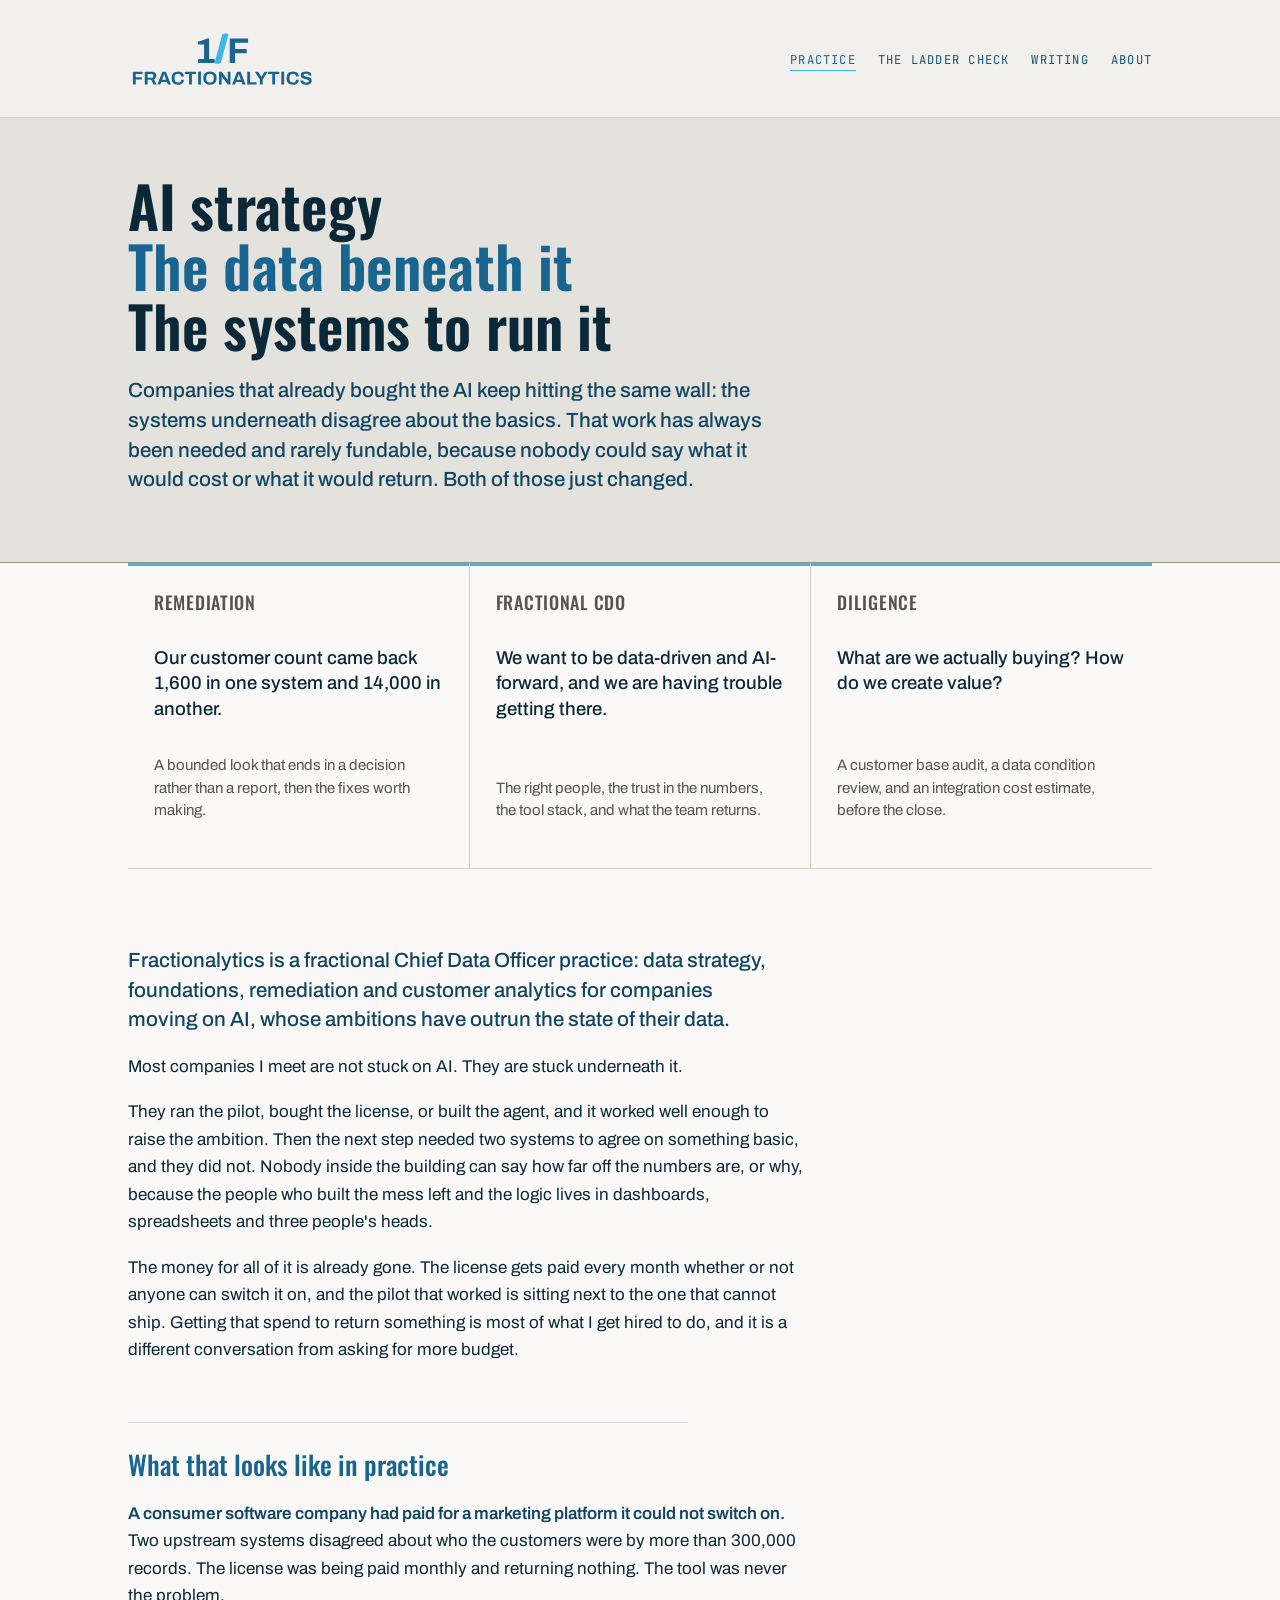
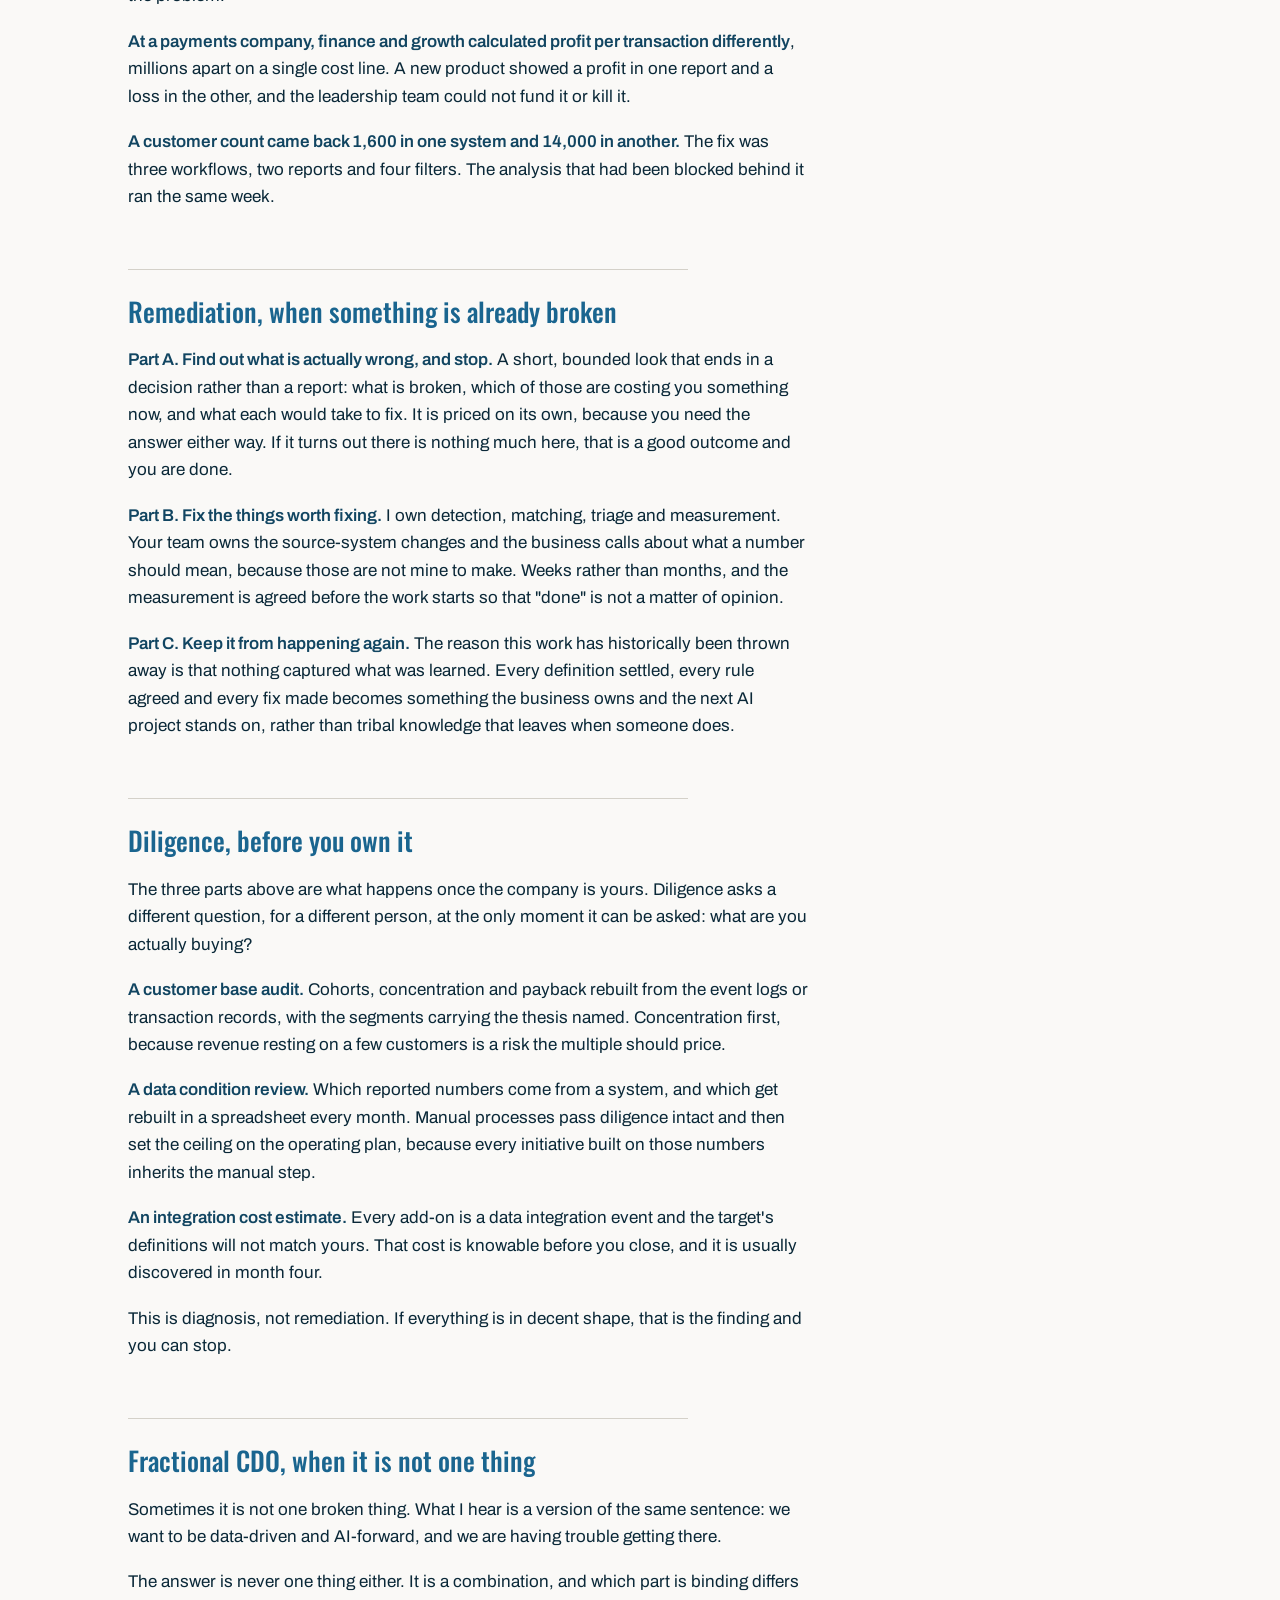
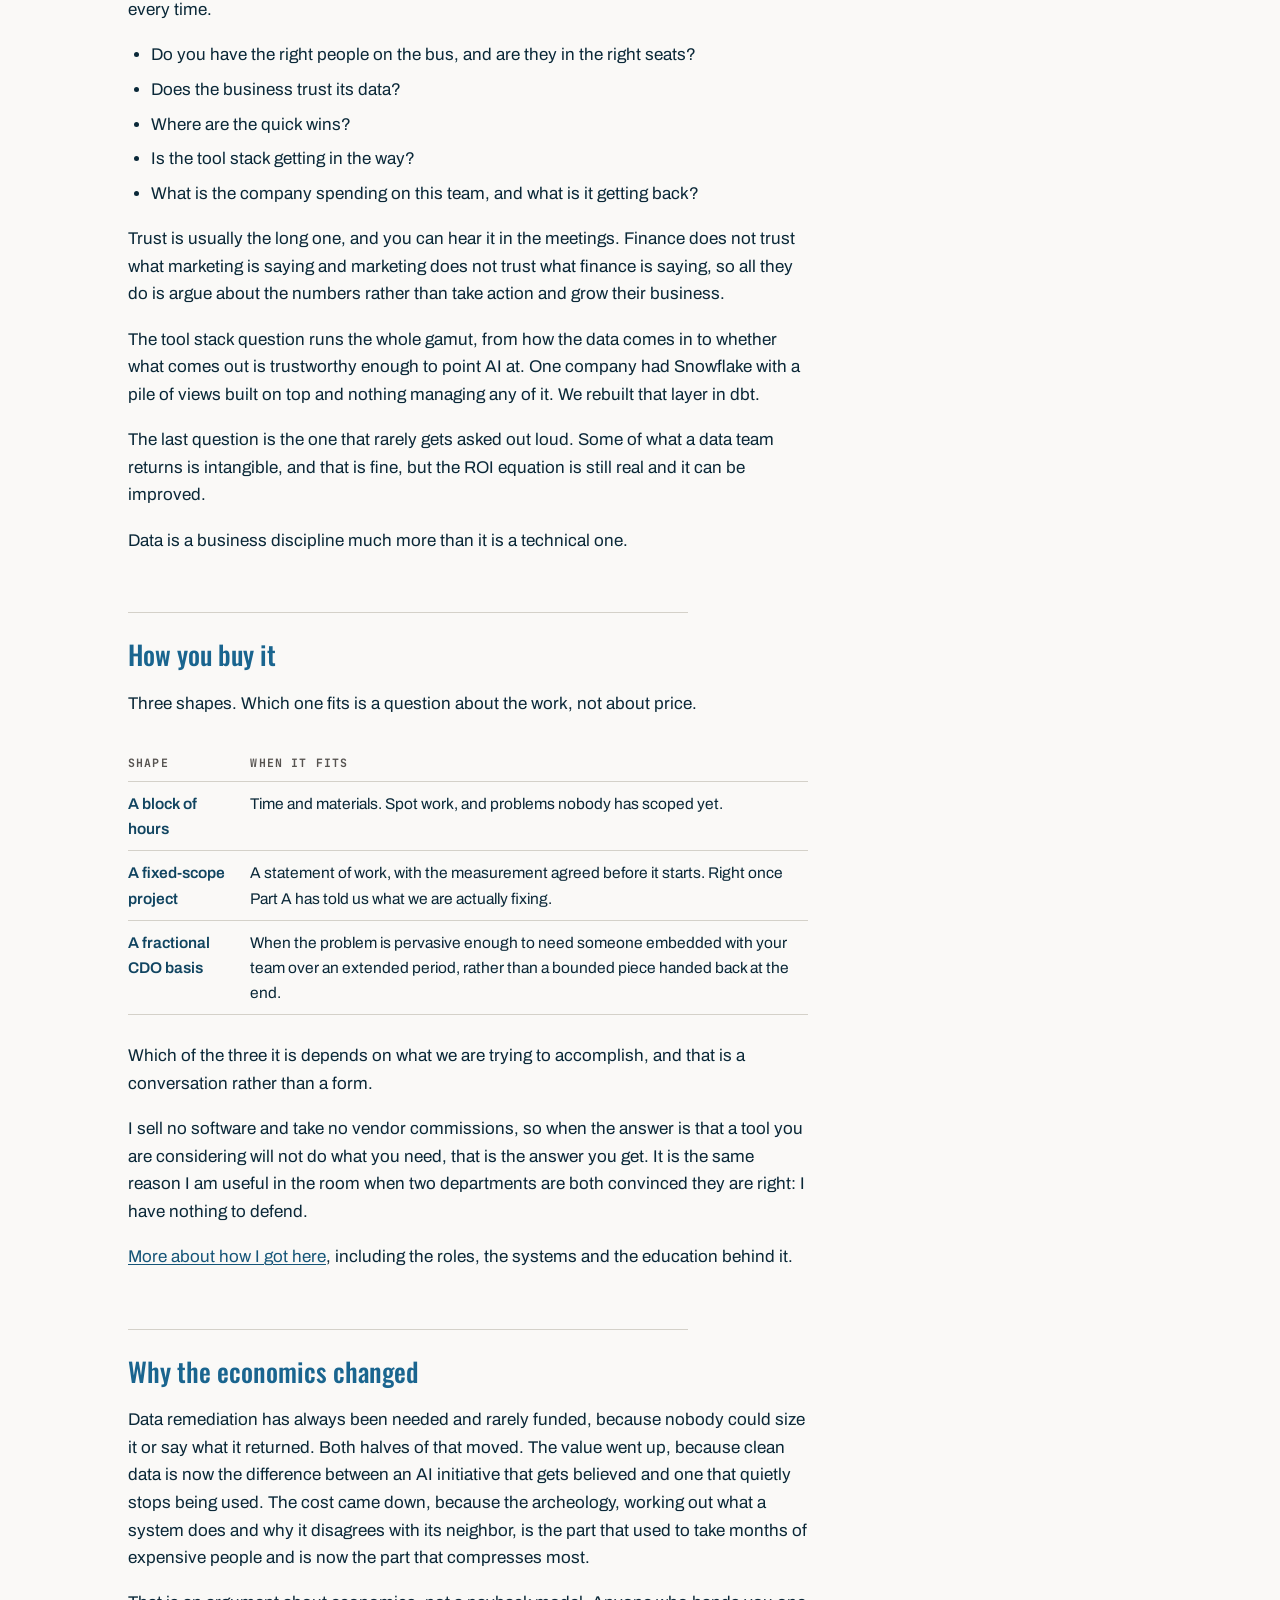
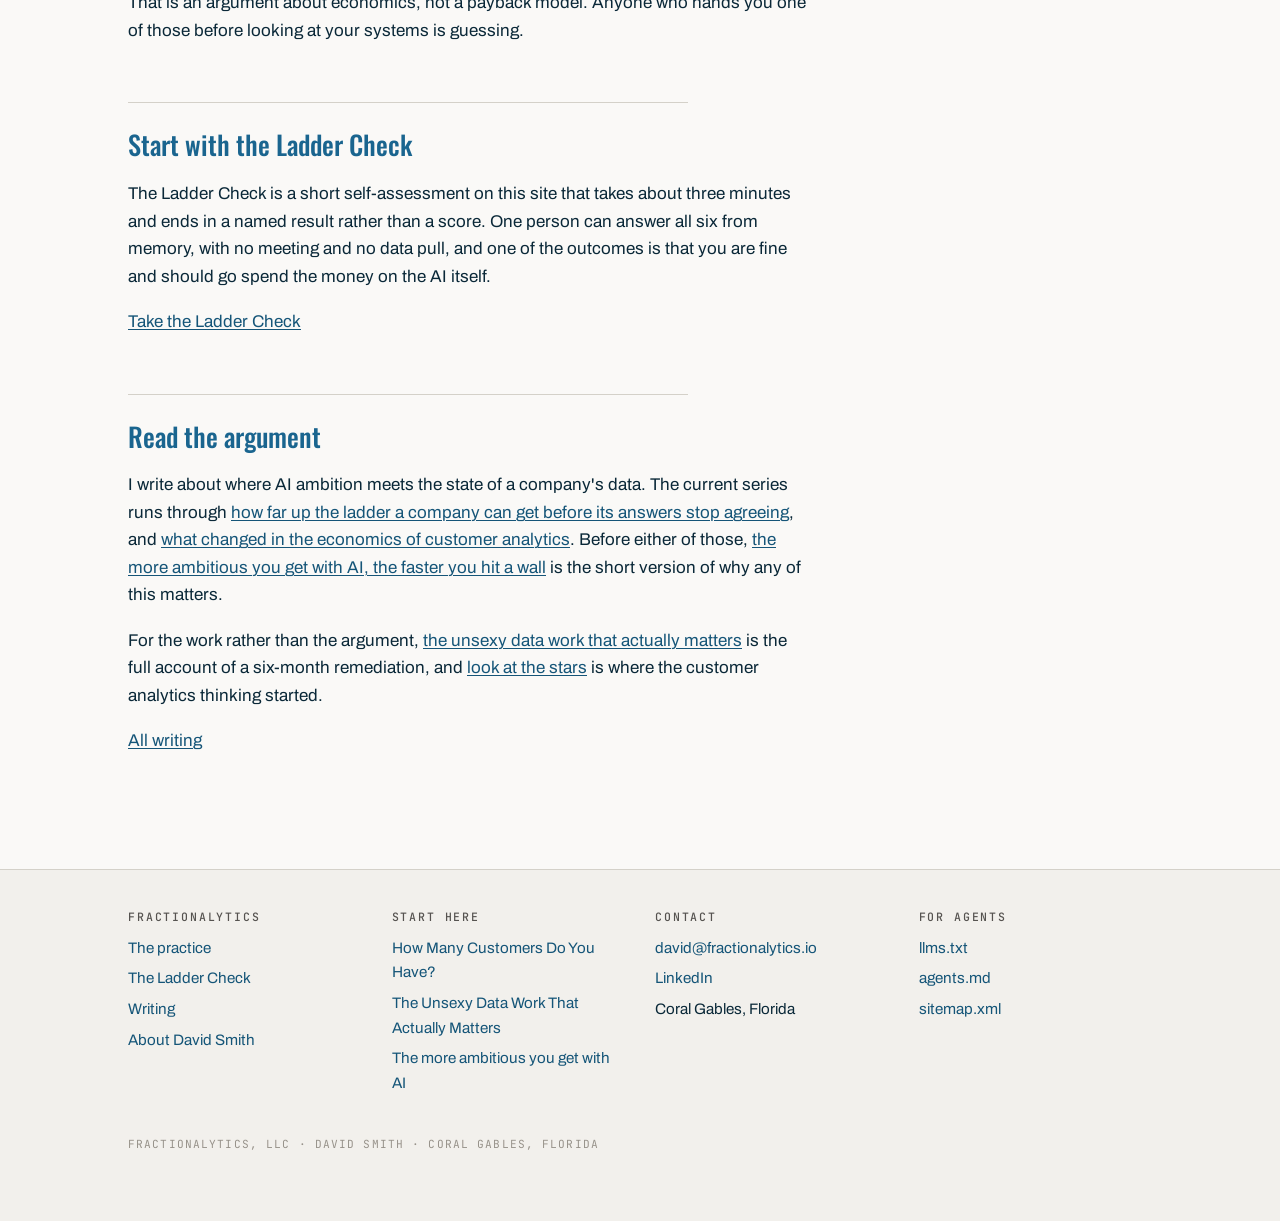
==== commit 56d8ed9f: "Put all three card hooks in one voice, the buyer's The fold carried three registers, not one. A thir" ====
--- a/index.html
+++ b/index.html
@@ -52,7 +52,7 @@
 <ul class="cards offerings">
 <li>
 <h2><a href="#remediation-when-something-is-already-broken">Remediation</a></h2>
-<p class="offering-hook">A customer count came back 1,600 in one system and 14,000 in another.</p>
+<p class="offering-hook">Our customer count came back 1,600 in one system and 14,000 in another.</p>
 <p class="offering-shape">A bounded look that ends in a decision rather than a report, then the fixes worth making.</p>
 </li>
 <li>
@@ -62,8 +62,8 @@
 </li>
 <li>
 <h2><a href="#diligence-before-you-own-it">Diligence</a></h2>
-<p class="offering-hook">What are you actually buying? How do we create value?</p>
-<p class="offering-shape">A customer base audit, a data condition review, and an integration cost estimate, before you close.</p>
+<p class="offering-hook">What are we actually buying? How do we create value?</p>
+<p class="offering-shape">A customer base audit, a data condition review, and an integration cost estimate, before the close.</p>
 </li>
 </ul>
 </div>
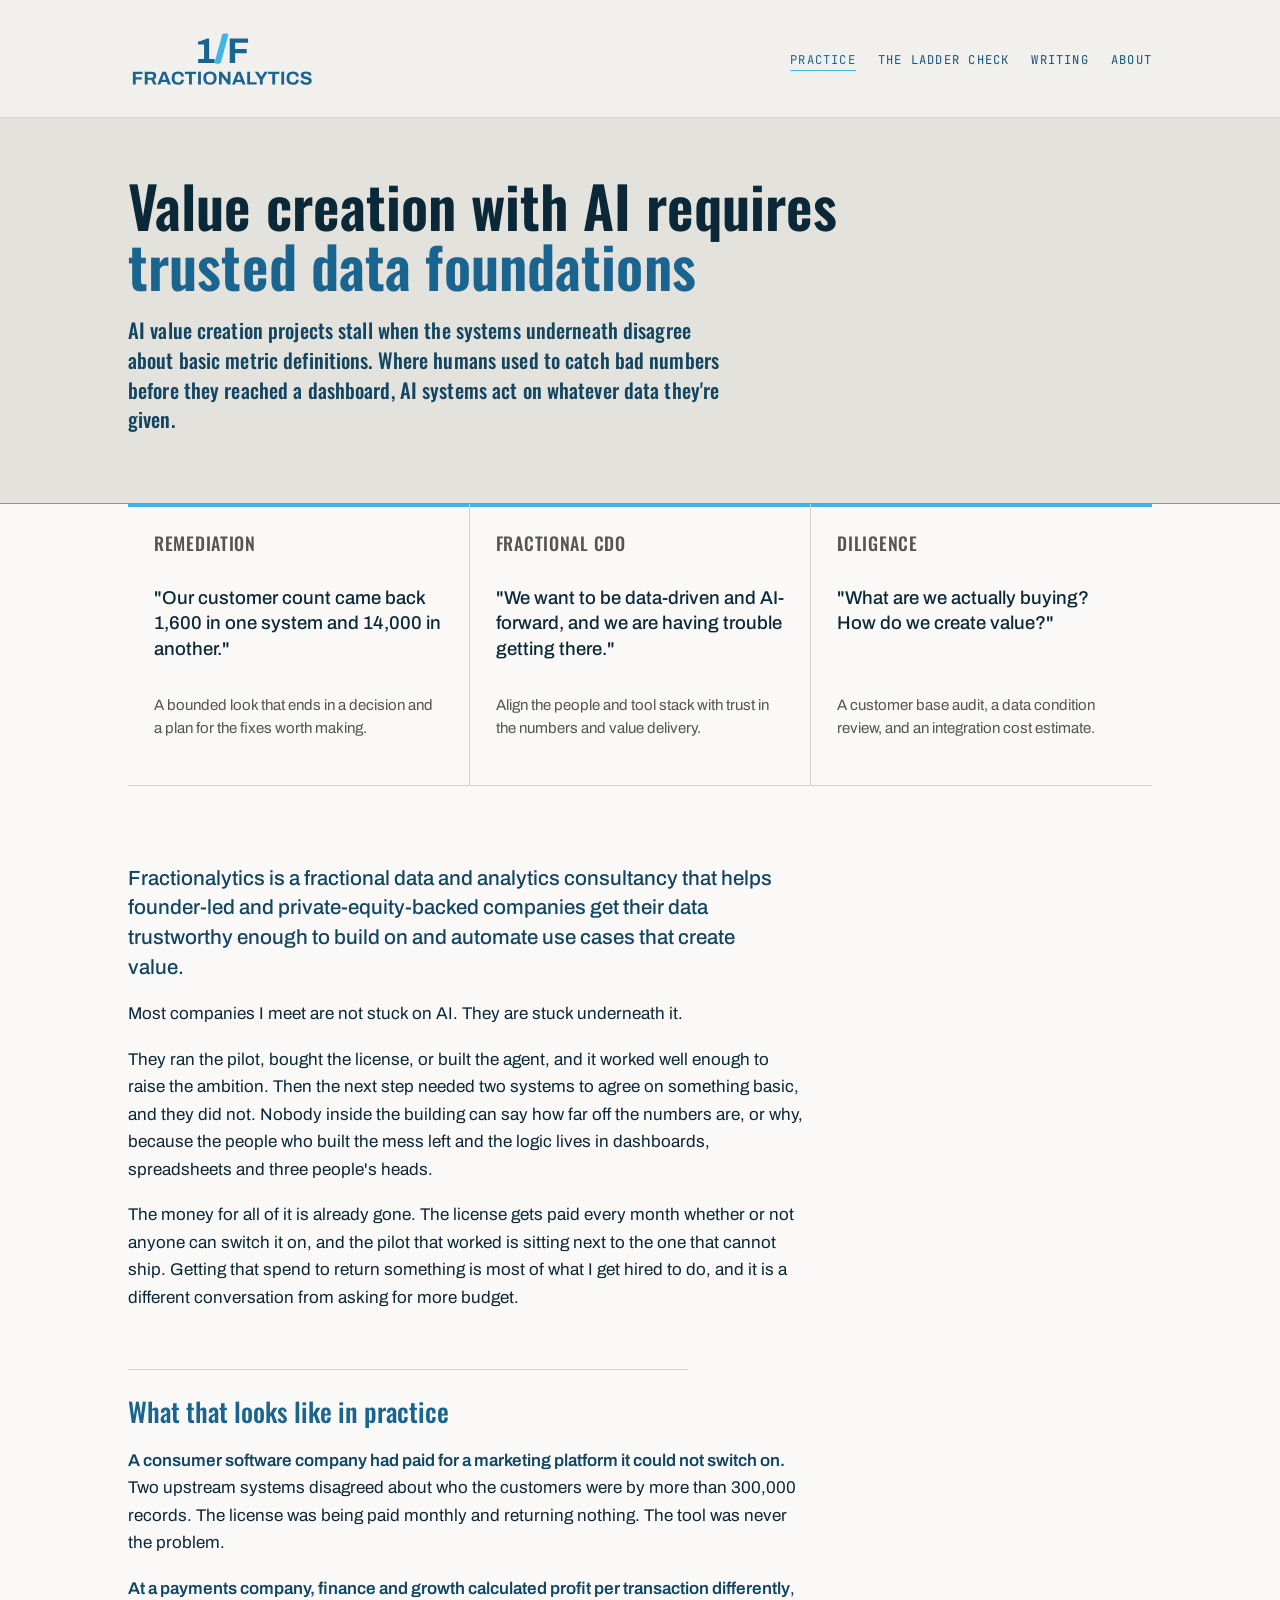
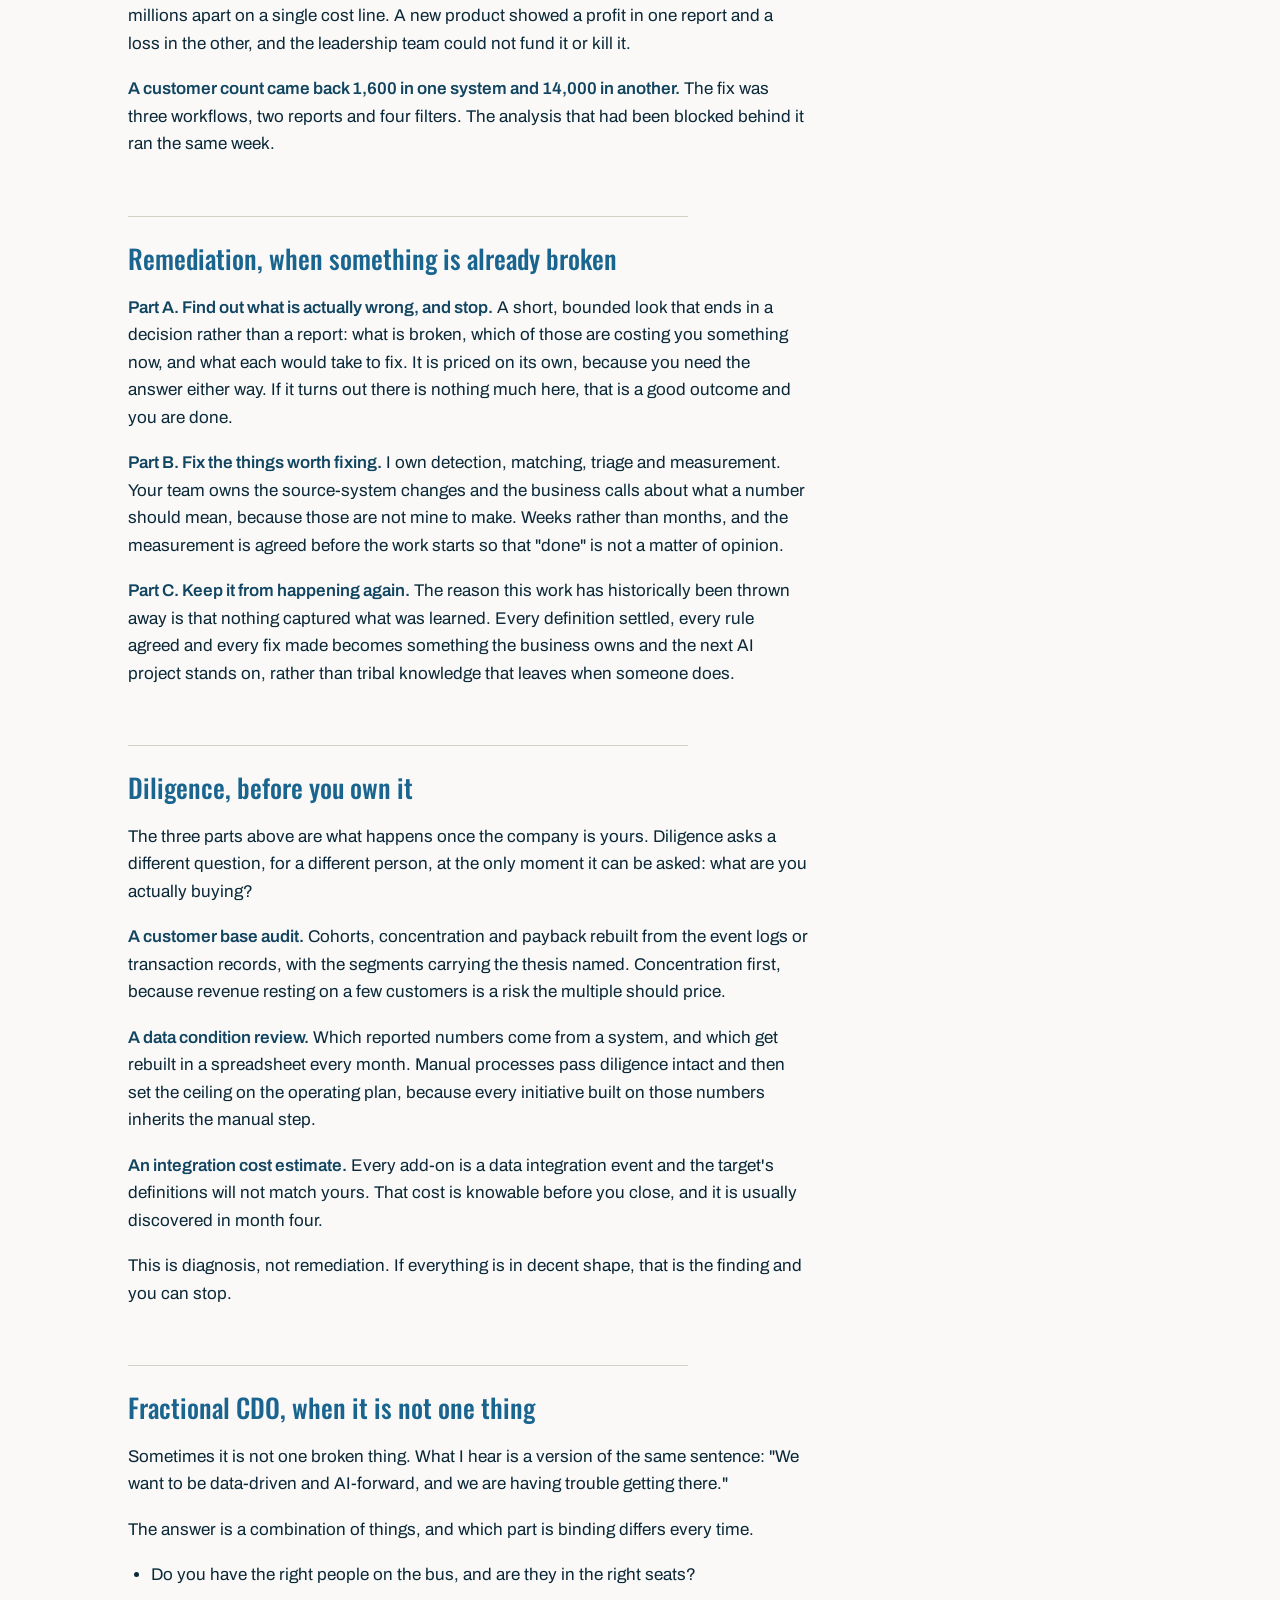
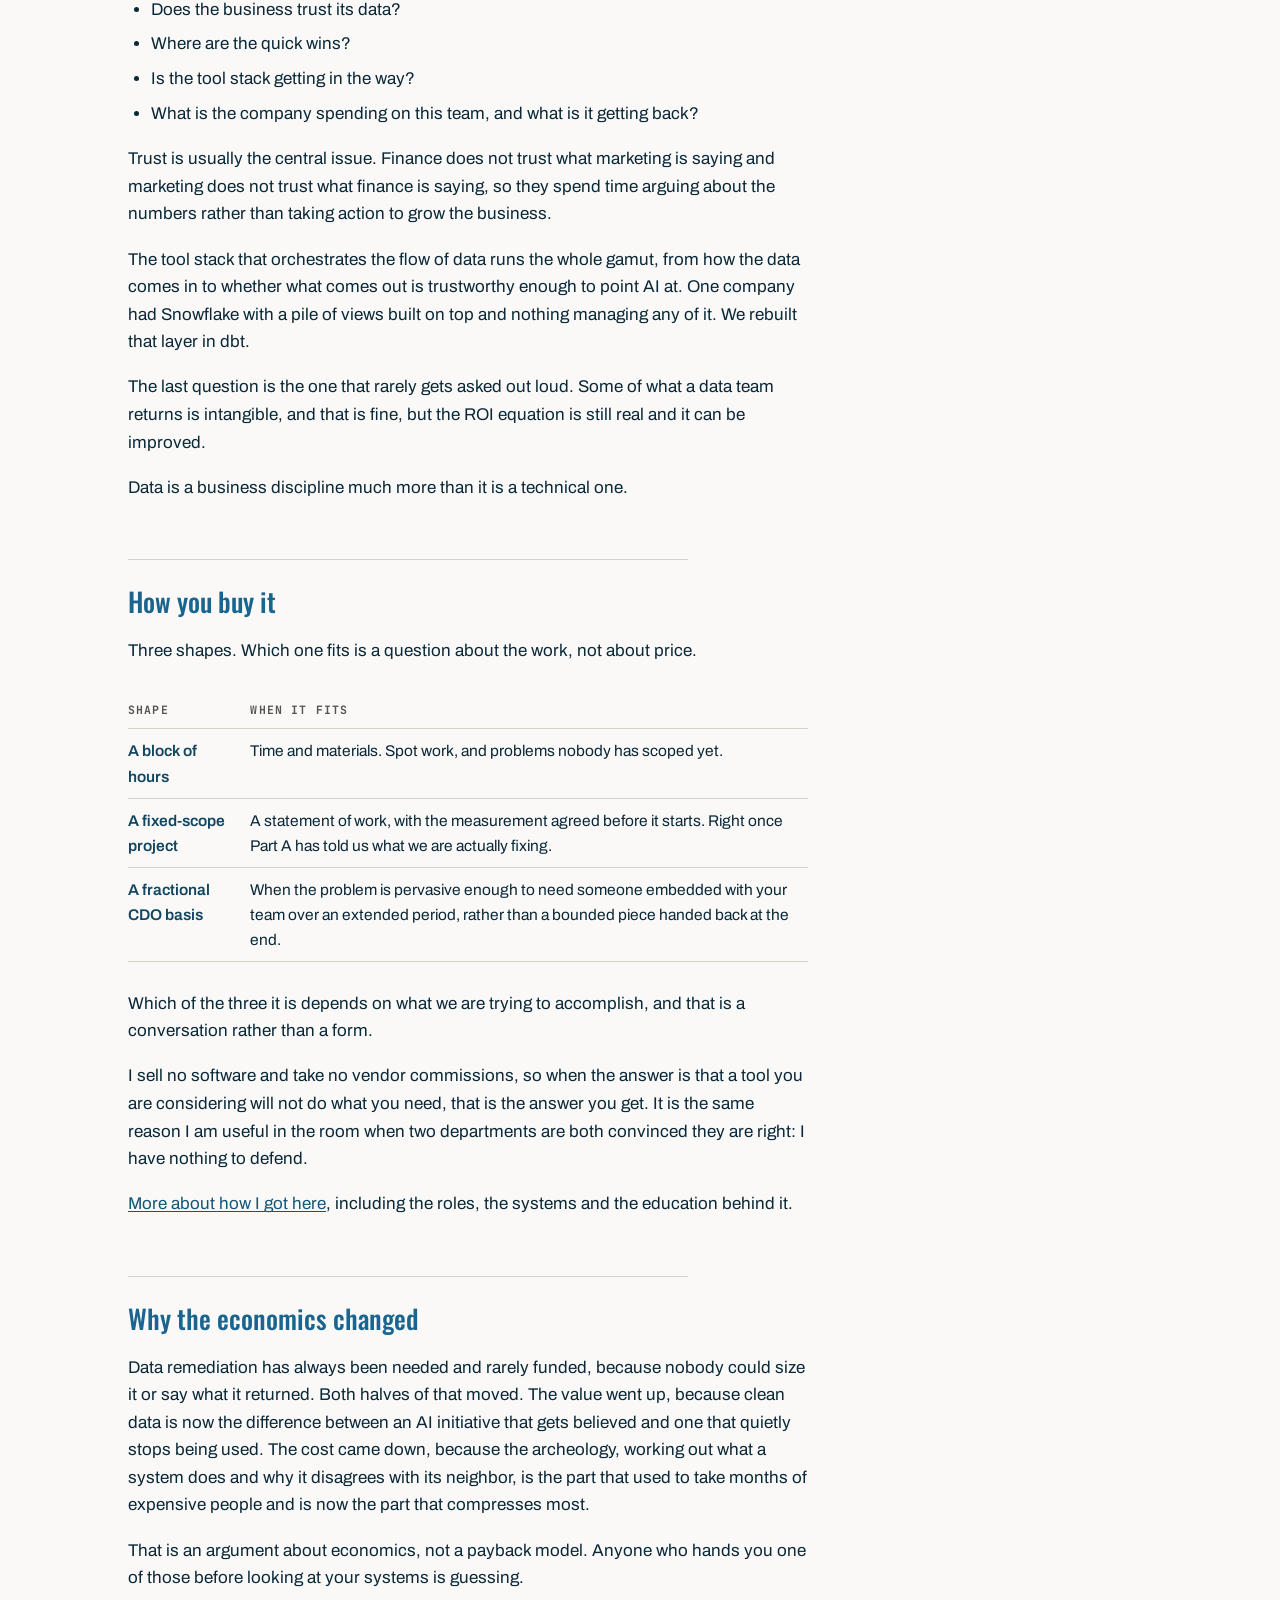
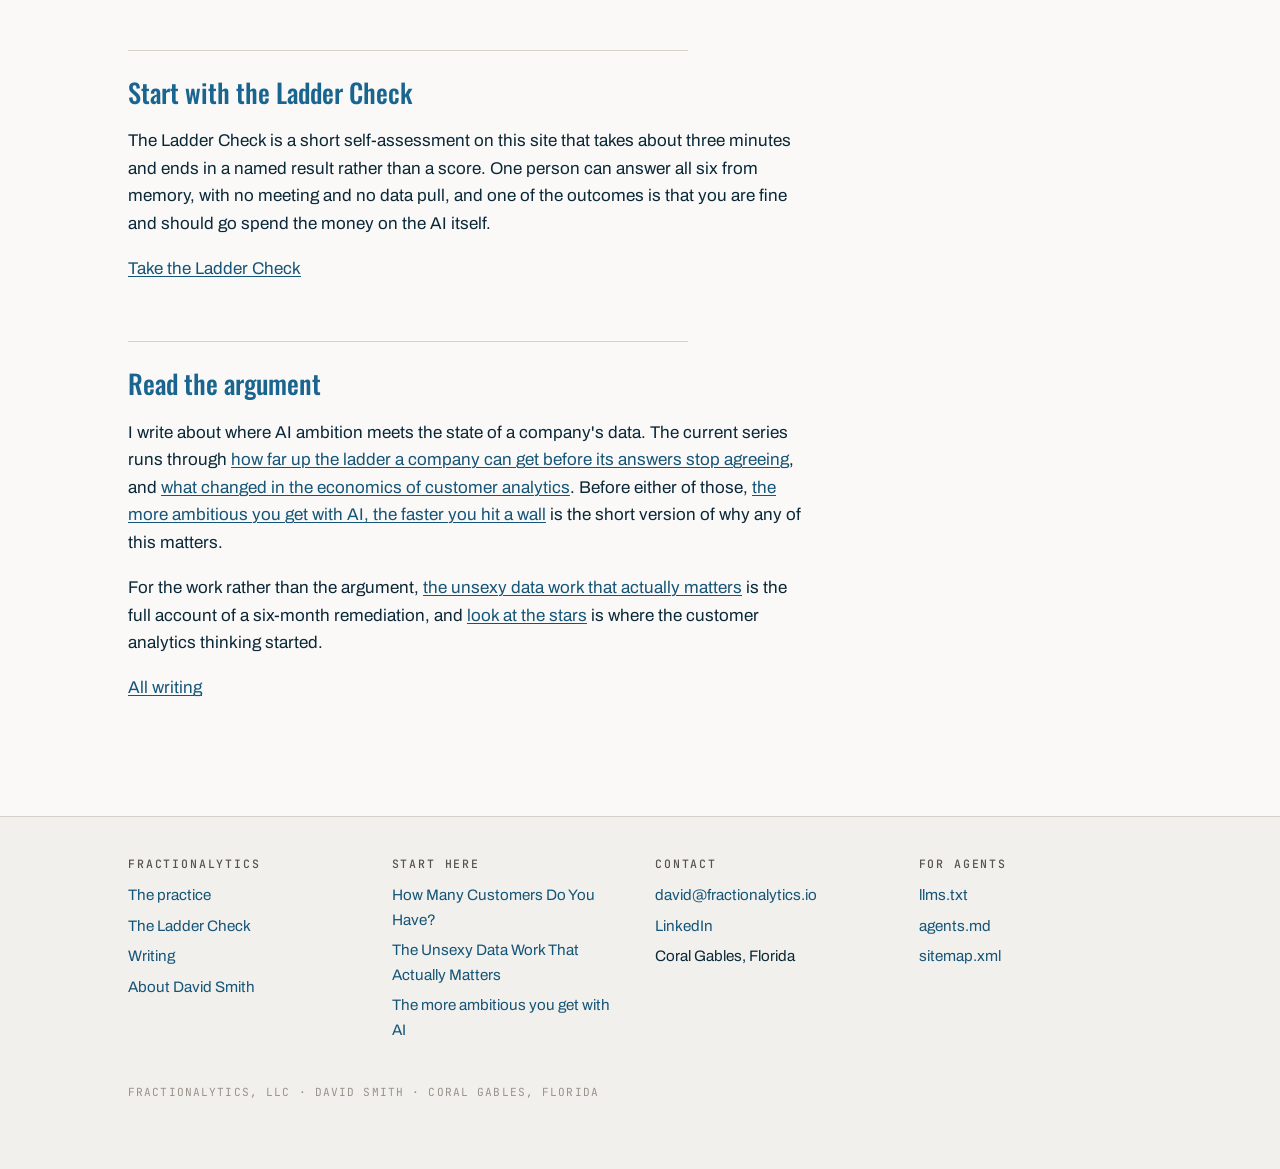
==== commit fa2d6cb1: "New copy on index.html - first manual changes" ====
--- a/index.html
+++ b/index.html
@@ -42,33 +42,32 @@
 <main id="main" class="homemain">
 <section class="hero">
 <div class="wrap hero-inner">
-<h1 class="stacked"><span class="tline tline-1">AI strategy</span>
-<span class="tline tline-2">The data beneath it</span>
-<span class="tline tline-3">The systems to run it</span></h1>
-<p class="lede">Companies that already bought the AI keep hitting the same wall: the systems underneath disagree about the basics. That work has always been needed and rarely fundable, because nobody could say what it would cost or what it would return. Both of those just changed.</p>
+<h1 class="stacked"><span class="tline tline-1">Value creation with AI requires</span>
+<span class="tline tline-2">trusted data foundations</span>
+<p class="lede">AI value creation projects stall when the systems underneath disagree about basic metric definitions. Where humans used to catch bad numbers before they reached a dashboard, AI systems act on whatever data they're given.</p>
 </div>
 </section>
 <div class="wrap">
 <ul class="cards offerings">
 <li>
 <h2><a href="#remediation-when-something-is-already-broken">Remediation</a></h2>
-<p class="offering-hook">Our customer count came back 1,600 in one system and 14,000 in another.</p>
-<p class="offering-shape">A bounded look that ends in a decision rather than a report, then the fixes worth making.</p>
+<p class="offering-hook">"Our customer count came back 1,600 in one system and 14,000 in another."</p>
+<p class="offering-shape">A bounded look that ends in a decision and a plan for the fixes worth making.</p>
 </li>
 <li>
 <h2><a href="#fractional-cdo-when-it-is-not-one-thing">Fractional CDO</a></h2>
-<p class="offering-hook">We want to be data-driven and AI-forward, and we are having trouble getting there.</p>
-<p class="offering-shape">The right people, the trust in the numbers, the tool stack, and what the team returns.</p>
+<p class="offering-hook">"We want to be data-driven and AI-forward, and we are having trouble getting there."</p>
+<p class="offering-shape">Align the people and tool stack with trust in the numbers and value delivery.</p>
 </li>
 <li>
 <h2><a href="#diligence-before-you-own-it">Diligence</a></h2>
-<p class="offering-hook">What are we actually buying? How do we create value?</p>
-<p class="offering-shape">A customer base audit, a data condition review, and an integration cost estimate, before the close.</p>
+<p class="offering-hook">"What are we actually buying? How do we create value?"</p>
+<p class="offering-shape">A customer base audit, a data condition review, and an integration cost estimate.</p>
 </li>
 </ul>
 </div>
 <div class="wrap homebody">
-<p class="identity">Fractionalytics is a fractional Chief Data Officer practice: data strategy, foundations, remediation and customer analytics for companies moving on AI, whose ambitions have outrun the state of their data.</p>
+<p class="identity">Fractionalytics is a fractional data and analytics consultancy that helps founder-led and private-equity-backed companies get their data trustworthy enough to build on and automate use cases that create value.</p>
 <div class="prose">
 <p>Most companies I meet are not stuck on AI. They are stuck underneath it.</p>
 <p>They ran the pilot, bought the license, or built the agent, and it worked well enough to raise the ambition. Then the next step needed two systems to agree on something basic, and they did not. Nobody inside the building can say how far off the numbers are, or why, because the people who built the mess left and the logic lives in dashboards, spreadsheets and three people's heads.</p>
@@ -88,8 +87,8 @@
 <p><strong>An integration cost estimate.</strong> Every add-on is a data integration event and the target's definitions will not match yours. That cost is knowable before you close, and it is usually discovered in month four.</p>
 <p>This is diagnosis, not remediation. If everything is in decent shape, that is the finding and you can stop.</p>
 <h2 id="fractional-cdo-when-it-is-not-one-thing">Fractional CDO, when it is not one thing</h2>
-<p>Sometimes it is not one broken thing. What I hear is a version of the same sentence: we want to be data-driven and AI-forward, and we are having trouble getting there.</p>
-<p>The answer is never one thing either. It is a combination, and which part is binding differs every time.</p>
+<p>Sometimes it is not one broken thing. What I hear is a version of the same sentence: "We want to be data-driven and AI-forward, and we are having trouble getting there."</p>
+<p>The answer is a combination of things, and which part is binding differs every time.</p>
 <ul>
 <li>Do you have the right people on the bus, and are they in the right seats?</li>
 <li>Does the business trust its data?</li>
@@ -97,8 +96,8 @@
 <li>Is the tool stack getting in the way?</li>
 <li>What is the company spending on this team, and what is it getting back?</li>
 </ul>
-<p>Trust is usually the long one, and you can hear it in the meetings. Finance does not trust what marketing is saying and marketing does not trust what finance is saying, so all they do is argue about the numbers rather than take action and grow their business.</p>
-<p>The tool stack question runs the whole gamut, from how the data comes in to whether what comes out is trustworthy enough to point AI at. One company had Snowflake with a pile of views built on top and nothing managing any of it. We rebuilt that layer in dbt.</p>
+<p>Trust is usually the central issue. Finance does not trust what marketing is saying and marketing does not trust what finance is saying, so they spend time arguing about the numbers rather than taking action to grow the business.</p>
+<p>The tool stack that orchestrates the flow of data runs the whole gamut, from how the data comes in to whether what comes out is trustworthy enough to point AI at. One company had Snowflake with a pile of views built on top and nothing managing any of it. We rebuilt that layer in dbt.</p>
 <p>The last question is the one that rarely gets asked out loud. Some of what a data team returns is intangible, and that is fine, but the ROI equation is still real and it can be improved.</p>
 <p>Data is a business discipline much more than it is a technical one.</p>
 <h2 id="how-you-buy-it">How you buy it</h2>
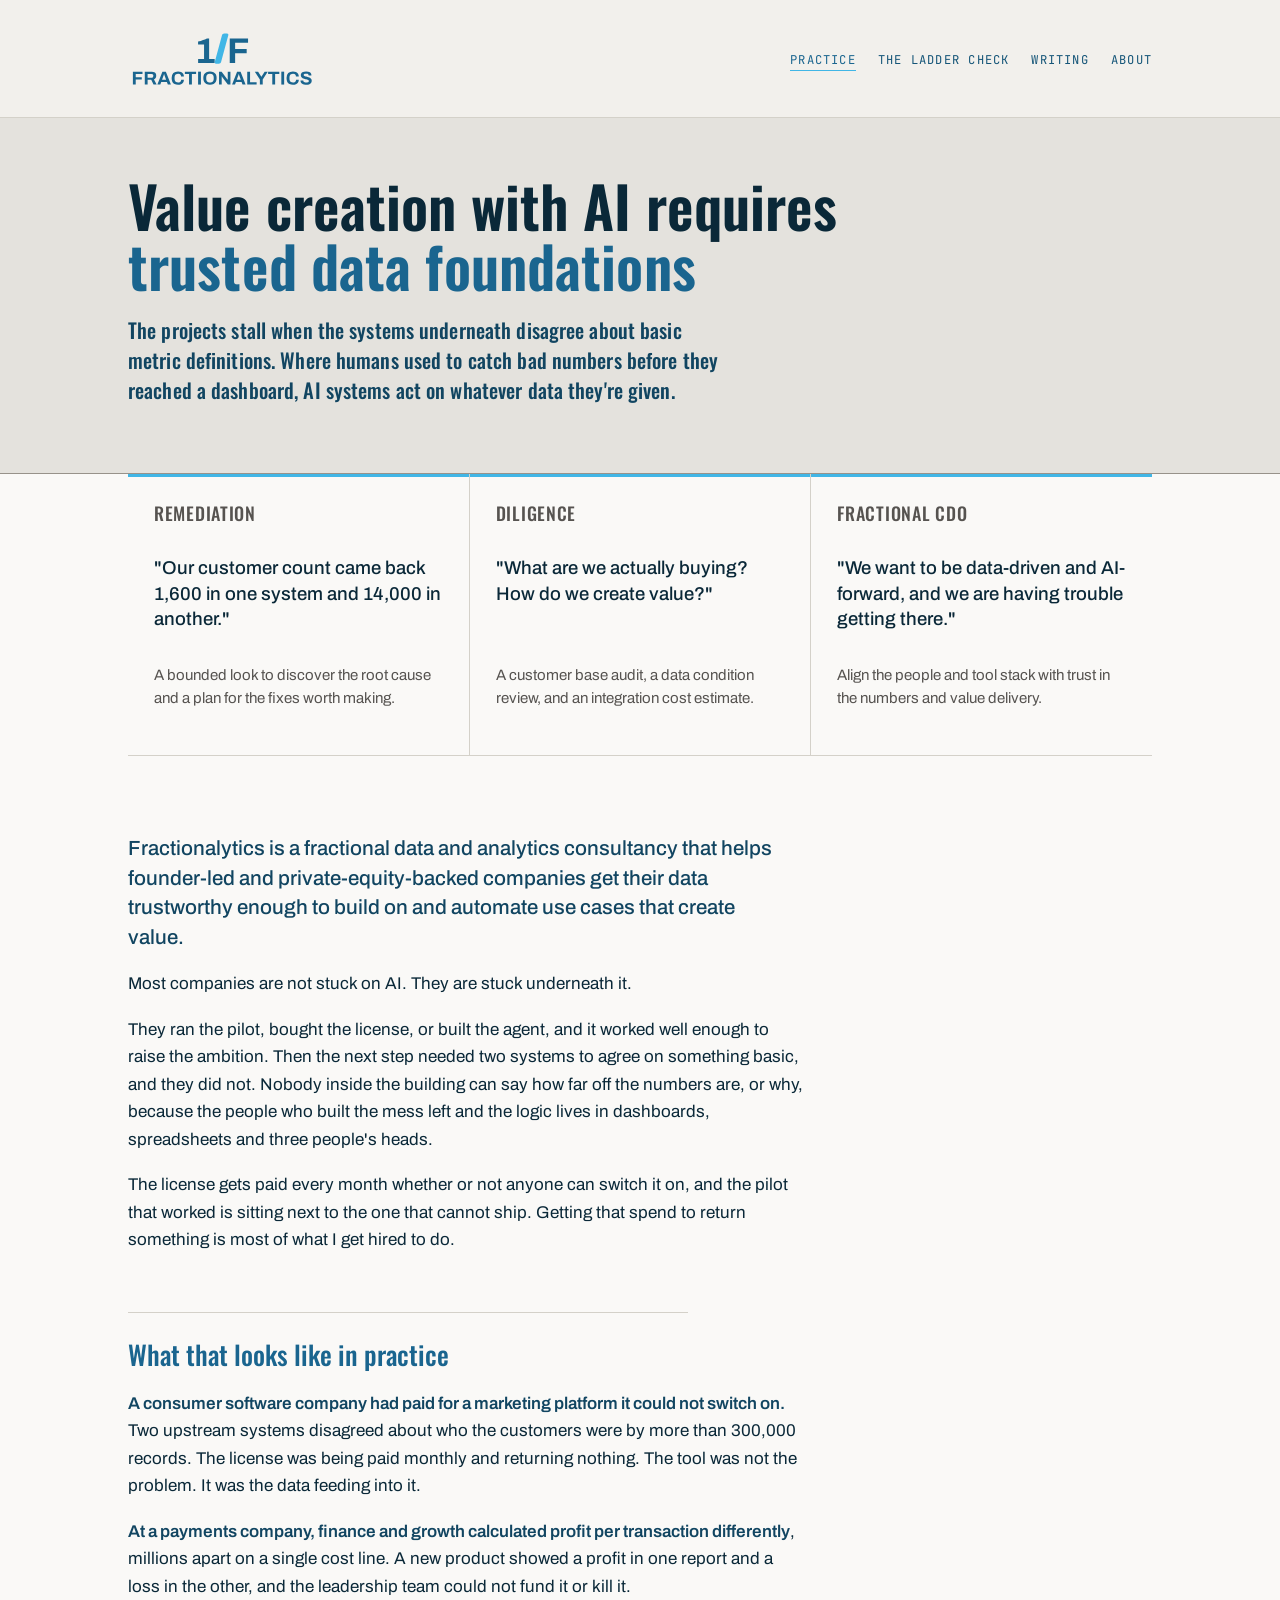
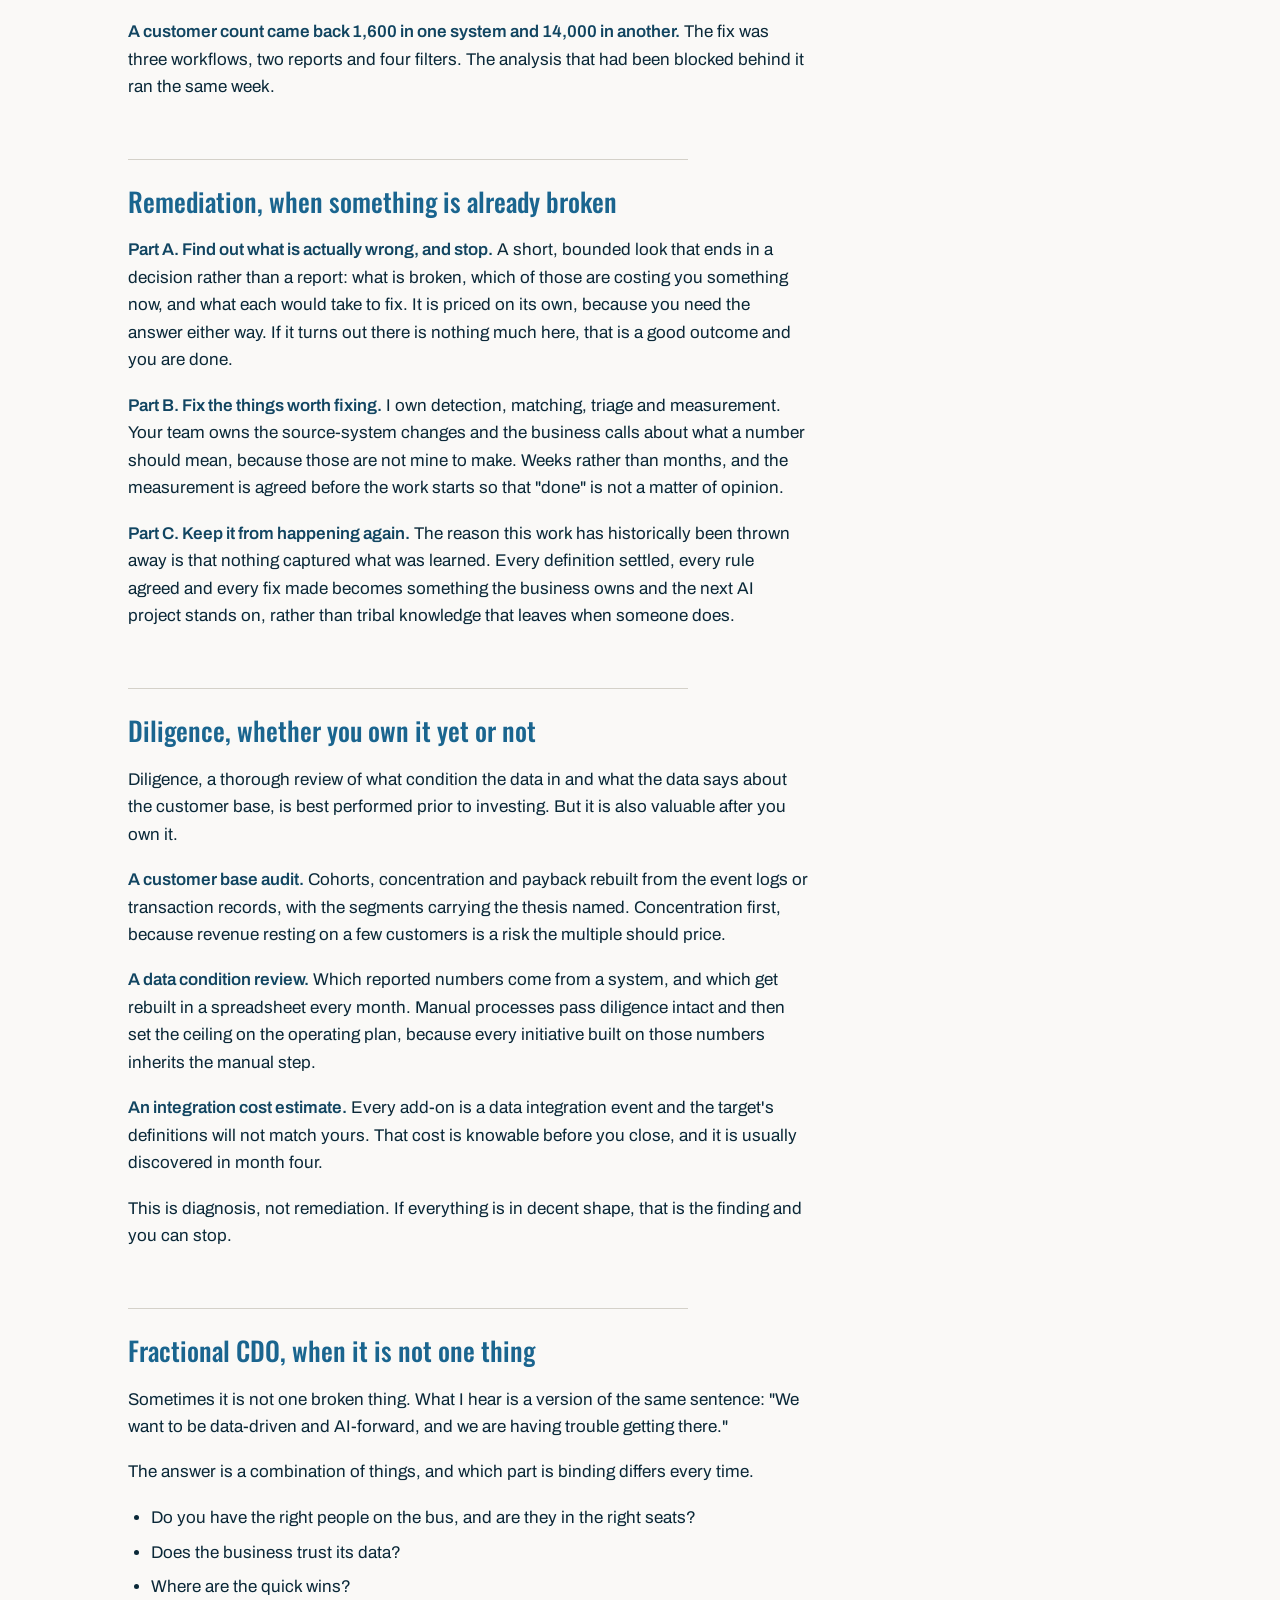
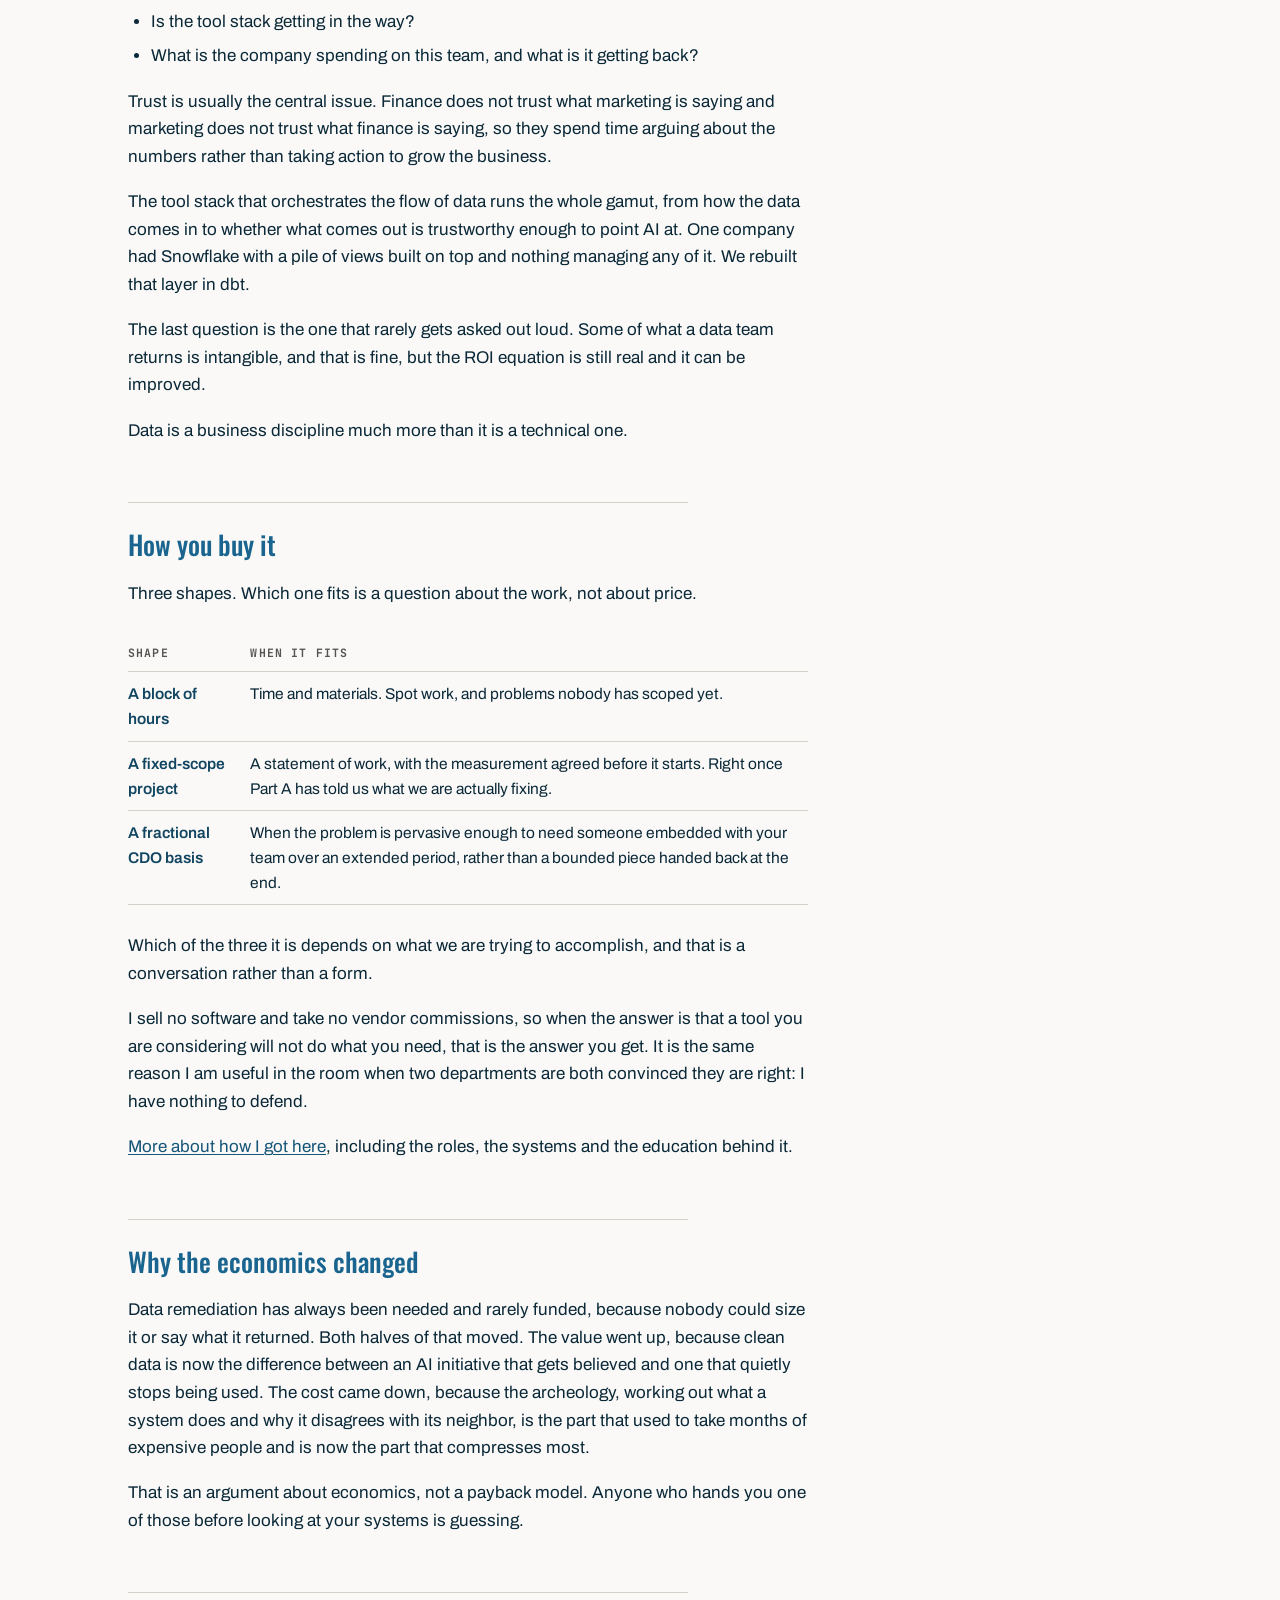
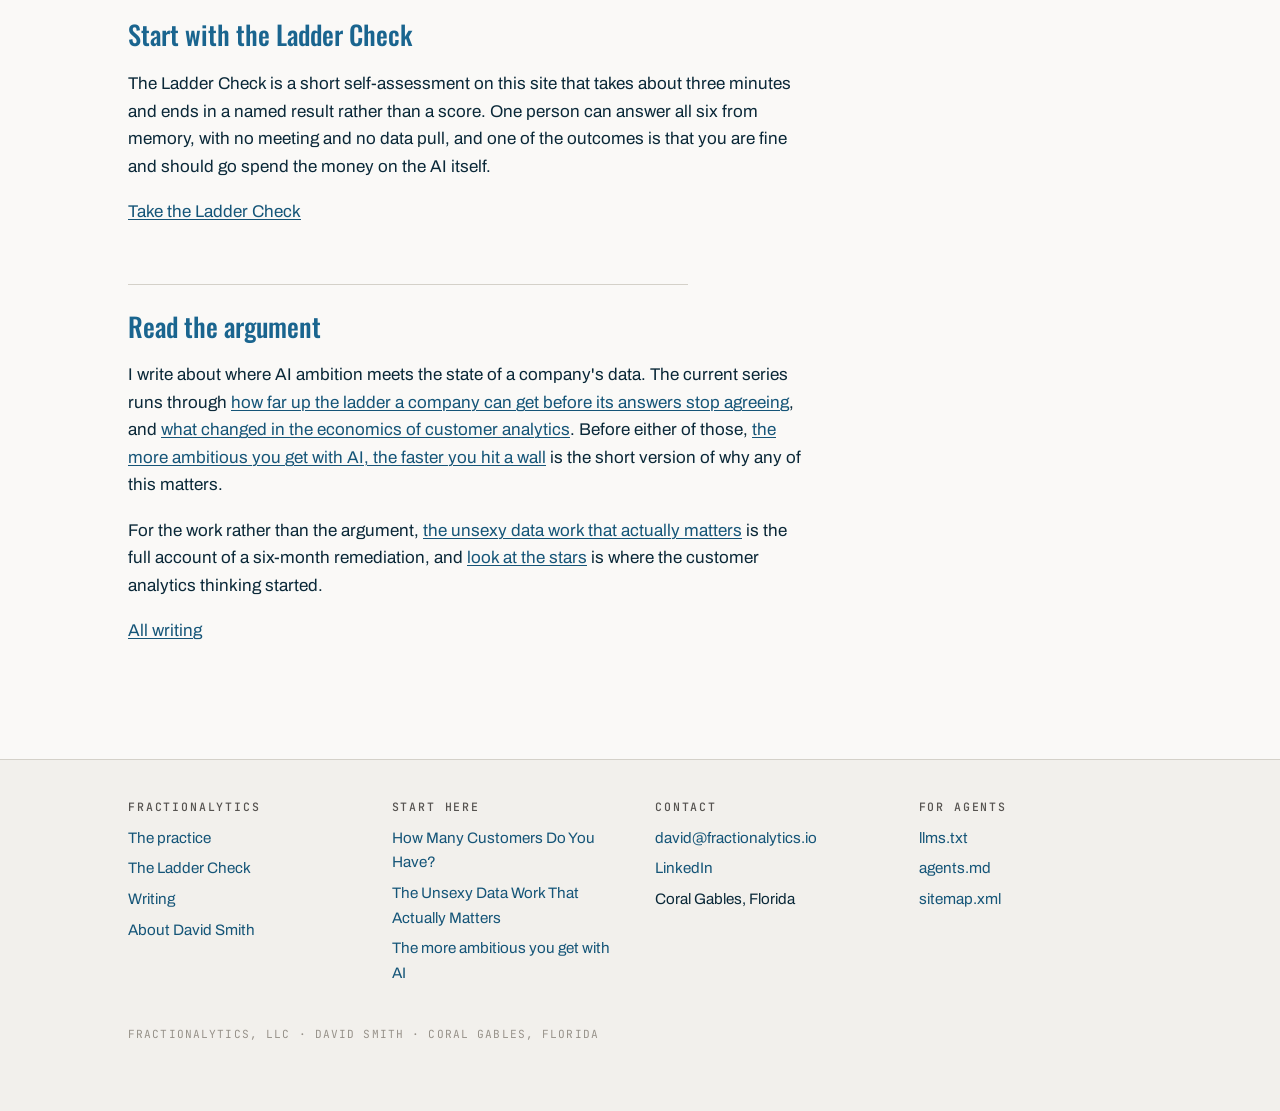
==== commit 3e05a451: "New copy on index.html - first manual changes" ====
--- a/index.html
+++ b/index.html
@@ -44,7 +44,7 @@
 <div class="wrap hero-inner">
 <h1 class="stacked"><span class="tline tline-1">Value creation with AI requires</span>
 <span class="tline tline-2">trusted data foundations</span>
-<p class="lede">AI value creation projects stall when the systems underneath disagree about basic metric definitions. Where humans used to catch bad numbers before they reached a dashboard, AI systems act on whatever data they're given.</p>
+<p class="lede">The projects stall when the systems underneath disagree about basic metric definitions. Where humans used to catch bad numbers before they reached a dashboard, AI systems act on whatever data they're given.</p>
 </div>
 </section>
 <div class="wrap">
@@ -52,41 +52,41 @@
 <li>
 <h2><a href="#remediation-when-something-is-already-broken">Remediation</a></h2>
 <p class="offering-hook">"Our customer count came back 1,600 in one system and 14,000 in another."</p>
-<p class="offering-shape">A bounded look that ends in a decision and a plan for the fixes worth making.</p>
+<p class="offering-shape">A bounded look to discover the root cause and a plan for the fixes worth making.</p>
 </li>
 <li>
-<h2><a href="#fractional-cdo-when-it-is-not-one-thing">Fractional CDO</a></h2>
+<h2><a href="#diligence-own-it">Diligence</a></h2>
+<p class="offering-hook">"What are we actually buying? How do we create value?"</p>
+<p class="offering-shape">A customer base audit, a data condition review, and an integration cost estimate.</p>
+</li>
+<li>
+<h2><a href="#fractional-cdo-section">Fractional CDO</a></h2>
 <p class="offering-hook">"We want to be data-driven and AI-forward, and we are having trouble getting there."</p>
 <p class="offering-shape">Align the people and tool stack with trust in the numbers and value delivery.</p>
-</li>
-<li>
-<h2><a href="#diligence-before-you-own-it">Diligence</a></h2>
-<p class="offering-hook">"What are we actually buying? How do we create value?"</p>
-<p class="offering-shape">A customer base audit, a data condition review, and an integration cost estimate.</p>
 </li>
 </ul>
 </div>
 <div class="wrap homebody">
 <p class="identity">Fractionalytics is a fractional data and analytics consultancy that helps founder-led and private-equity-backed companies get their data trustworthy enough to build on and automate use cases that create value.</p>
 <div class="prose">
-<p>Most companies I meet are not stuck on AI. They are stuck underneath it.</p>
+<p>Most companies are not stuck on AI. They are stuck underneath it.</p>
 <p>They ran the pilot, bought the license, or built the agent, and it worked well enough to raise the ambition. Then the next step needed two systems to agree on something basic, and they did not. Nobody inside the building can say how far off the numbers are, or why, because the people who built the mess left and the logic lives in dashboards, spreadsheets and three people's heads.</p>
-<p>The money for all of it is already gone. The license gets paid every month whether or not anyone can switch it on, and the pilot that worked is sitting next to the one that cannot ship. Getting that spend to return something is most of what I get hired to do, and it is a different conversation from asking for more budget.</p>
+<p>The license gets paid every month whether or not anyone can switch it on, and the pilot that worked is sitting next to the one that cannot ship. Getting that spend to return something is most of what I get hired to do.</p>
 <h2 id="what-that-looks-like-in-practice">What that looks like in practice</h2>
-<p><strong>A consumer software company had paid for a marketing platform it could not switch on.</strong> Two upstream systems disagreed about who the customers were by more than 300,000 records. The license was being paid monthly and returning nothing. The tool was never the problem.</p>
+<p><strong>A consumer software company had paid for a marketing platform it could not switch on.</strong> Two upstream systems disagreed about who the customers were by more than 300,000 records. The license was being paid monthly and returning nothing. The tool was not the problem. It was the data feeding into it.</p>
 <p><strong>At a payments company, finance and growth calculated profit per transaction differently</strong>, millions apart on a single cost line. A new product showed a profit in one report and a loss in the other, and the leadership team could not fund it or kill it.</p>
 <p><strong>A customer count came back 1,600 in one system and 14,000 in another.</strong> The fix was three workflows, two reports and four filters. The analysis that had been blocked behind it ran the same week.</p>
 <h2 id="remediation-when-something-is-already-broken">Remediation, when something is already broken</h2>
 <p><strong>Part A. Find out what is actually wrong, and stop.</strong> A short, bounded look that ends in a decision rather than a report: what is broken, which of those are costing you something now, and what each would take to fix. It is priced on its own, because you need the answer either way. If it turns out there is nothing much here, that is a good outcome and you are done.</p>
 <p><strong>Part B. Fix the things worth fixing.</strong> I own detection, matching, triage and measurement. Your team owns the source-system changes and the business calls about what a number should mean, because those are not mine to make. Weeks rather than months, and the measurement is agreed before the work starts so that "done" is not a matter of opinion.</p>
 <p><strong>Part C. Keep it from happening again.</strong> The reason this work has historically been thrown away is that nothing captured what was learned. Every definition settled, every rule agreed and every fix made becomes something the business owns and the next AI project stands on, rather than tribal knowledge that leaves when someone does.</p>
-<h2 id="diligence-before-you-own-it">Diligence, before you own it</h2>
-<p>The three parts above are what happens once the company is yours. Diligence asks a different question, for a different person, at the only moment it can be asked: what are you actually buying?</p>
+<h2 id="diligence-own-it">Diligence, whether you own it yet or not</h2>
+<p>Diligence, a thorough review of what condition the data in and what the data says about the customer base, is best performed prior to investing. But it is also valuable after you own it.</p>
 <p><strong>A customer base audit.</strong> Cohorts, concentration and payback rebuilt from the event logs or transaction records, with the segments carrying the thesis named. Concentration first, because revenue resting on a few customers is a risk the multiple should price.</p>
 <p><strong>A data condition review.</strong> Which reported numbers come from a system, and which get rebuilt in a spreadsheet every month. Manual processes pass diligence intact and then set the ceiling on the operating plan, because every initiative built on those numbers inherits the manual step.</p>
 <p><strong>An integration cost estimate.</strong> Every add-on is a data integration event and the target's definitions will not match yours. That cost is knowable before you close, and it is usually discovered in month four.</p>
 <p>This is diagnosis, not remediation. If everything is in decent shape, that is the finding and you can stop.</p>
-<h2 id="fractional-cdo-when-it-is-not-one-thing">Fractional CDO, when it is not one thing</h2>
+<h2 id="fractional-cdo-section">Fractional CDO, when it is not one thing</h2>
 <p>Sometimes it is not one broken thing. What I hear is a version of the same sentence: "We want to be data-driven and AI-forward, and we are having trouble getting there."</p>
 <p>The answer is a combination of things, and which part is binding differs every time.</p>
 <ul>
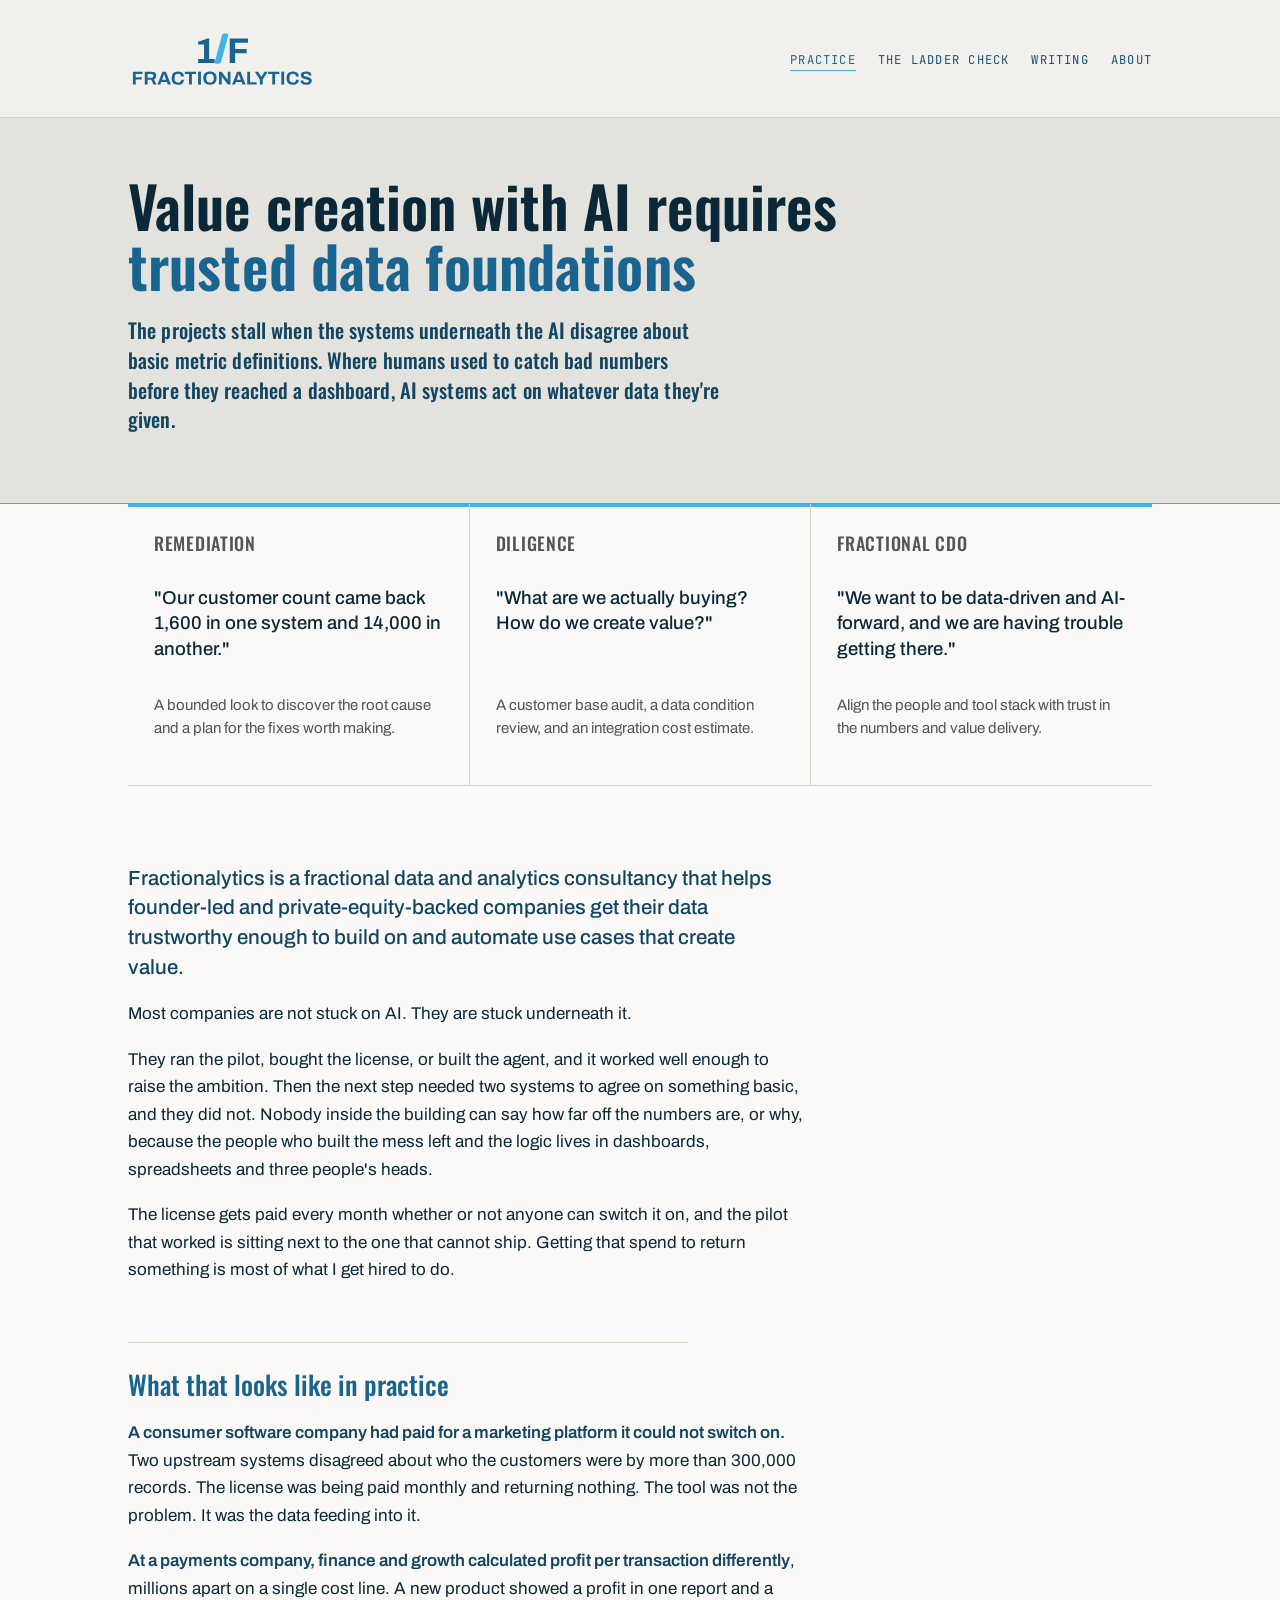
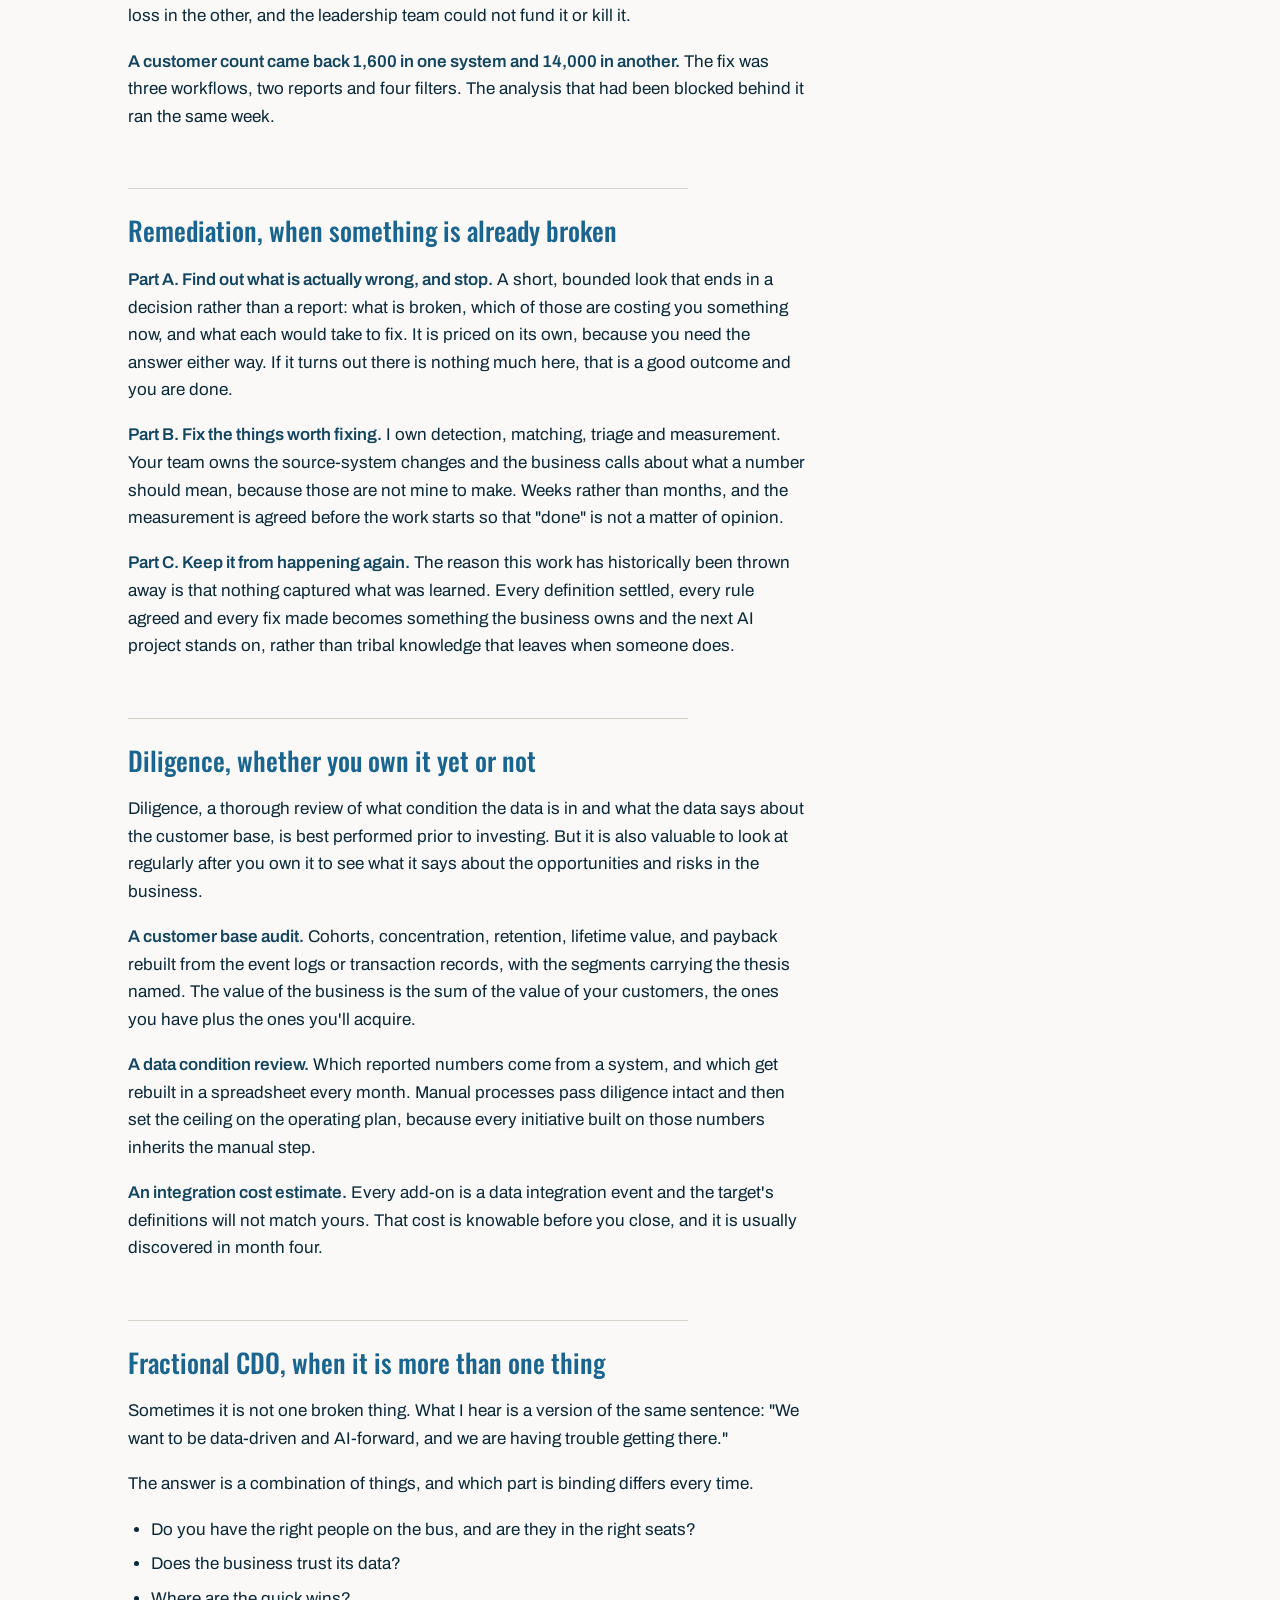
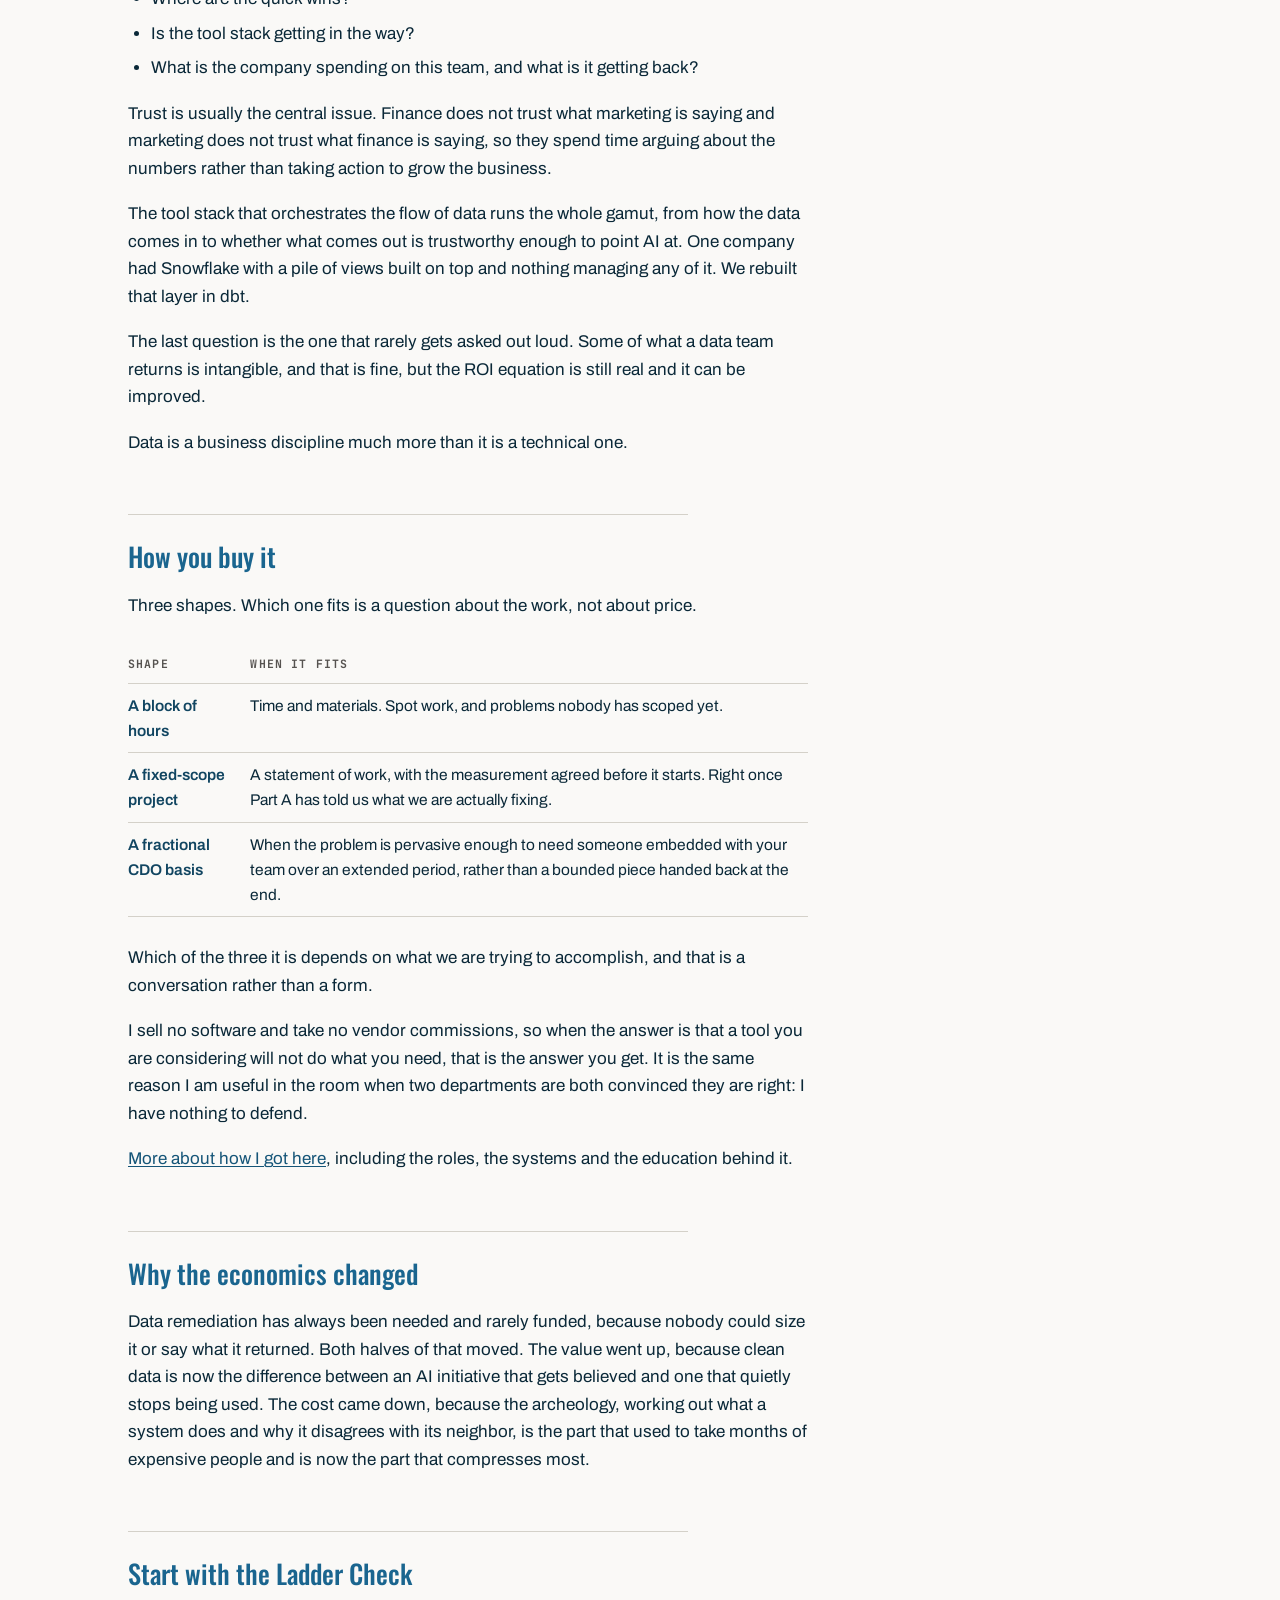
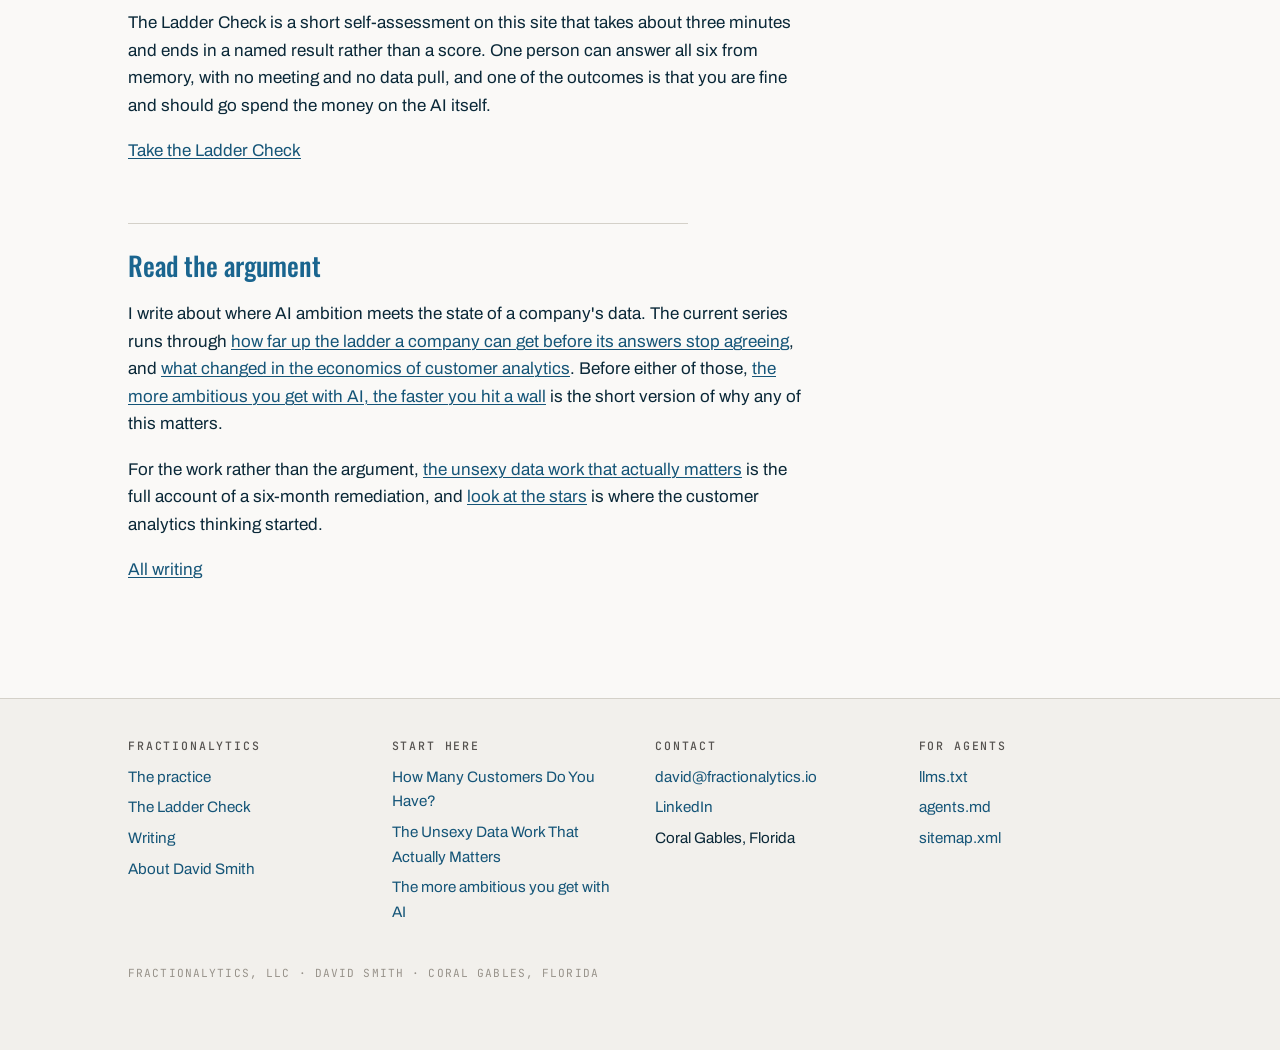
==== commit 4ad58a9d: "New copy on index.html - third manual changes" ====
--- a/index.html
+++ b/index.html
@@ -44,7 +44,7 @@
 <div class="wrap hero-inner">
 <h1 class="stacked"><span class="tline tline-1">Value creation with AI requires</span>
 <span class="tline tline-2">trusted data foundations</span>
-<p class="lede">The projects stall when the systems underneath disagree about basic metric definitions. Where humans used to catch bad numbers before they reached a dashboard, AI systems act on whatever data they're given.</p>
+<p class="lede">The projects stall when the systems underneath the AI disagree about basic metric definitions. Where humans used to catch bad numbers before they reached a dashboard, AI systems act on whatever data they're given.</p>
 </div>
 </section>
 <div class="wrap">
@@ -81,12 +81,11 @@
 <p><strong>Part B. Fix the things worth fixing.</strong> I own detection, matching, triage and measurement. Your team owns the source-system changes and the business calls about what a number should mean, because those are not mine to make. Weeks rather than months, and the measurement is agreed before the work starts so that "done" is not a matter of opinion.</p>
 <p><strong>Part C. Keep it from happening again.</strong> The reason this work has historically been thrown away is that nothing captured what was learned. Every definition settled, every rule agreed and every fix made becomes something the business owns and the next AI project stands on, rather than tribal knowledge that leaves when someone does.</p>
 <h2 id="diligence-own-it">Diligence, whether you own it yet or not</h2>
-<p>Diligence, a thorough review of what condition the data in and what the data says about the customer base, is best performed prior to investing. But it is also valuable after you own it.</p>
-<p><strong>A customer base audit.</strong> Cohorts, concentration and payback rebuilt from the event logs or transaction records, with the segments carrying the thesis named. Concentration first, because revenue resting on a few customers is a risk the multiple should price.</p>
+<p>Diligence, a thorough review of what condition the data is in and what the data says about the customer base, is best performed prior to investing. But it is also valuable to look at regularly after you own it to see what it says about the opportunities and risks in the business.</p>
+<p><strong>A customer base audit.</strong> Cohorts, concentration, retention, lifetime value, and payback rebuilt from the event logs or transaction records, with the segments carrying the thesis named. The value of the business is the sum of the value of your customers, the ones you have plus the ones you'll acquire. </p>
 <p><strong>A data condition review.</strong> Which reported numbers come from a system, and which get rebuilt in a spreadsheet every month. Manual processes pass diligence intact and then set the ceiling on the operating plan, because every initiative built on those numbers inherits the manual step.</p>
 <p><strong>An integration cost estimate.</strong> Every add-on is a data integration event and the target's definitions will not match yours. That cost is knowable before you close, and it is usually discovered in month four.</p>
-<p>This is diagnosis, not remediation. If everything is in decent shape, that is the finding and you can stop.</p>
-<h2 id="fractional-cdo-section">Fractional CDO, when it is not one thing</h2>
+<h2 id="fractional-cdo-section">Fractional CDO, when it is more than one thing</h2>
 <p>Sometimes it is not one broken thing. What I hear is a version of the same sentence: "We want to be data-driven and AI-forward, and we are having trouble getting there."</p>
 <p>The answer is a combination of things, and which part is binding differs every time.</p>
 <ul>
@@ -115,7 +114,6 @@
 <p><a href="/about/">More about how I got here</a>, including the roles, the systems and the education behind it.</p>
 <h2 id="why-the-economics-changed">Why the economics changed</h2>
 <p>Data remediation has always been needed and rarely funded, because nobody could size it or say what it returned. Both halves of that moved. The value went up, because clean data is now the difference between an AI initiative that gets believed and one that quietly stops being used. The cost came down, because the archeology, working out what a system does and why it disagrees with its neighbor, is the part that used to take months of expensive people and is now the part that compresses most.</p>
-<p>That is an argument about economics, not a payback model. Anyone who hands you one of those before looking at your systems is guessing.</p>
 <h2 id="start-with-the-ladder-check">Start with the Ladder Check</h2>
 <p>The Ladder Check is a short self-assessment on this site that takes about three minutes and ends in a named result rather than a score. One person can answer all six from memory, with no meeting and no data pull, and one of the outcomes is that you are fine and should go spend the money on the AI itself.</p>
 <p><a href="/diagnostic/">Take the Ladder Check</a></p>
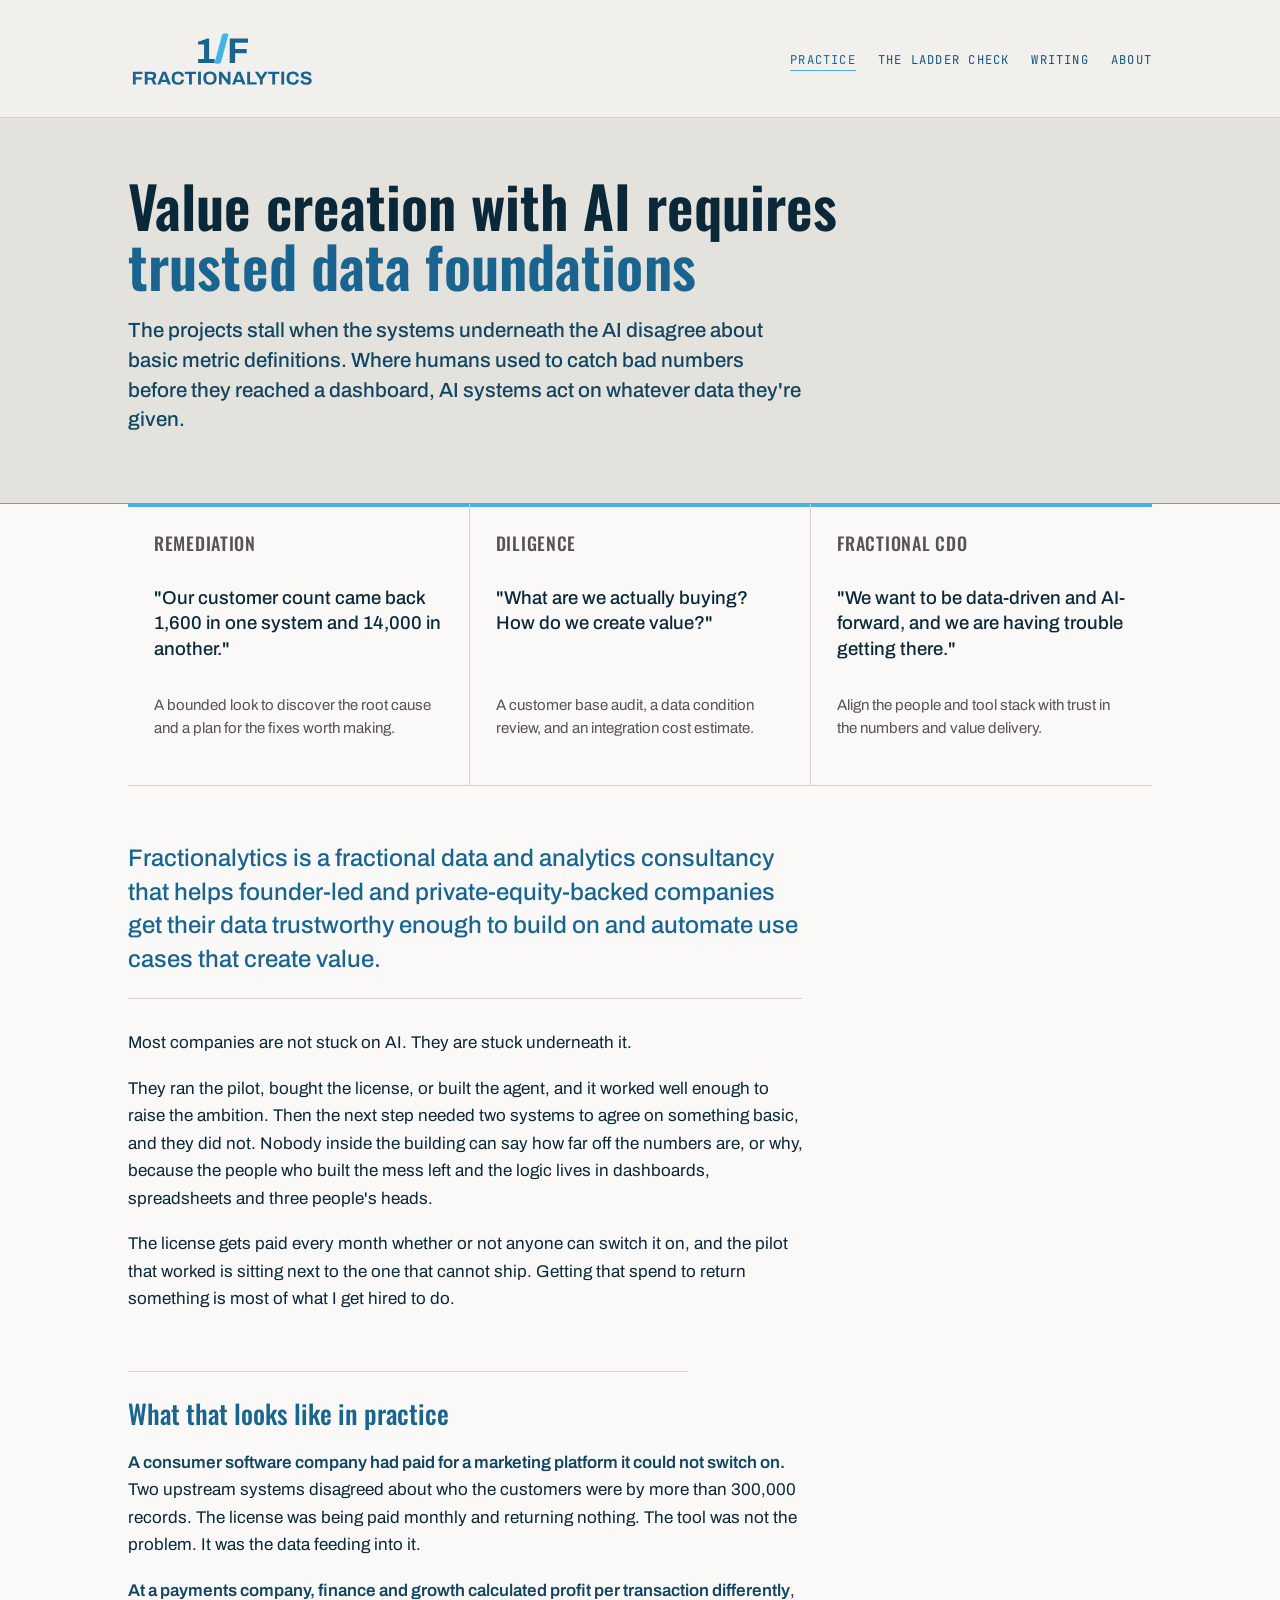
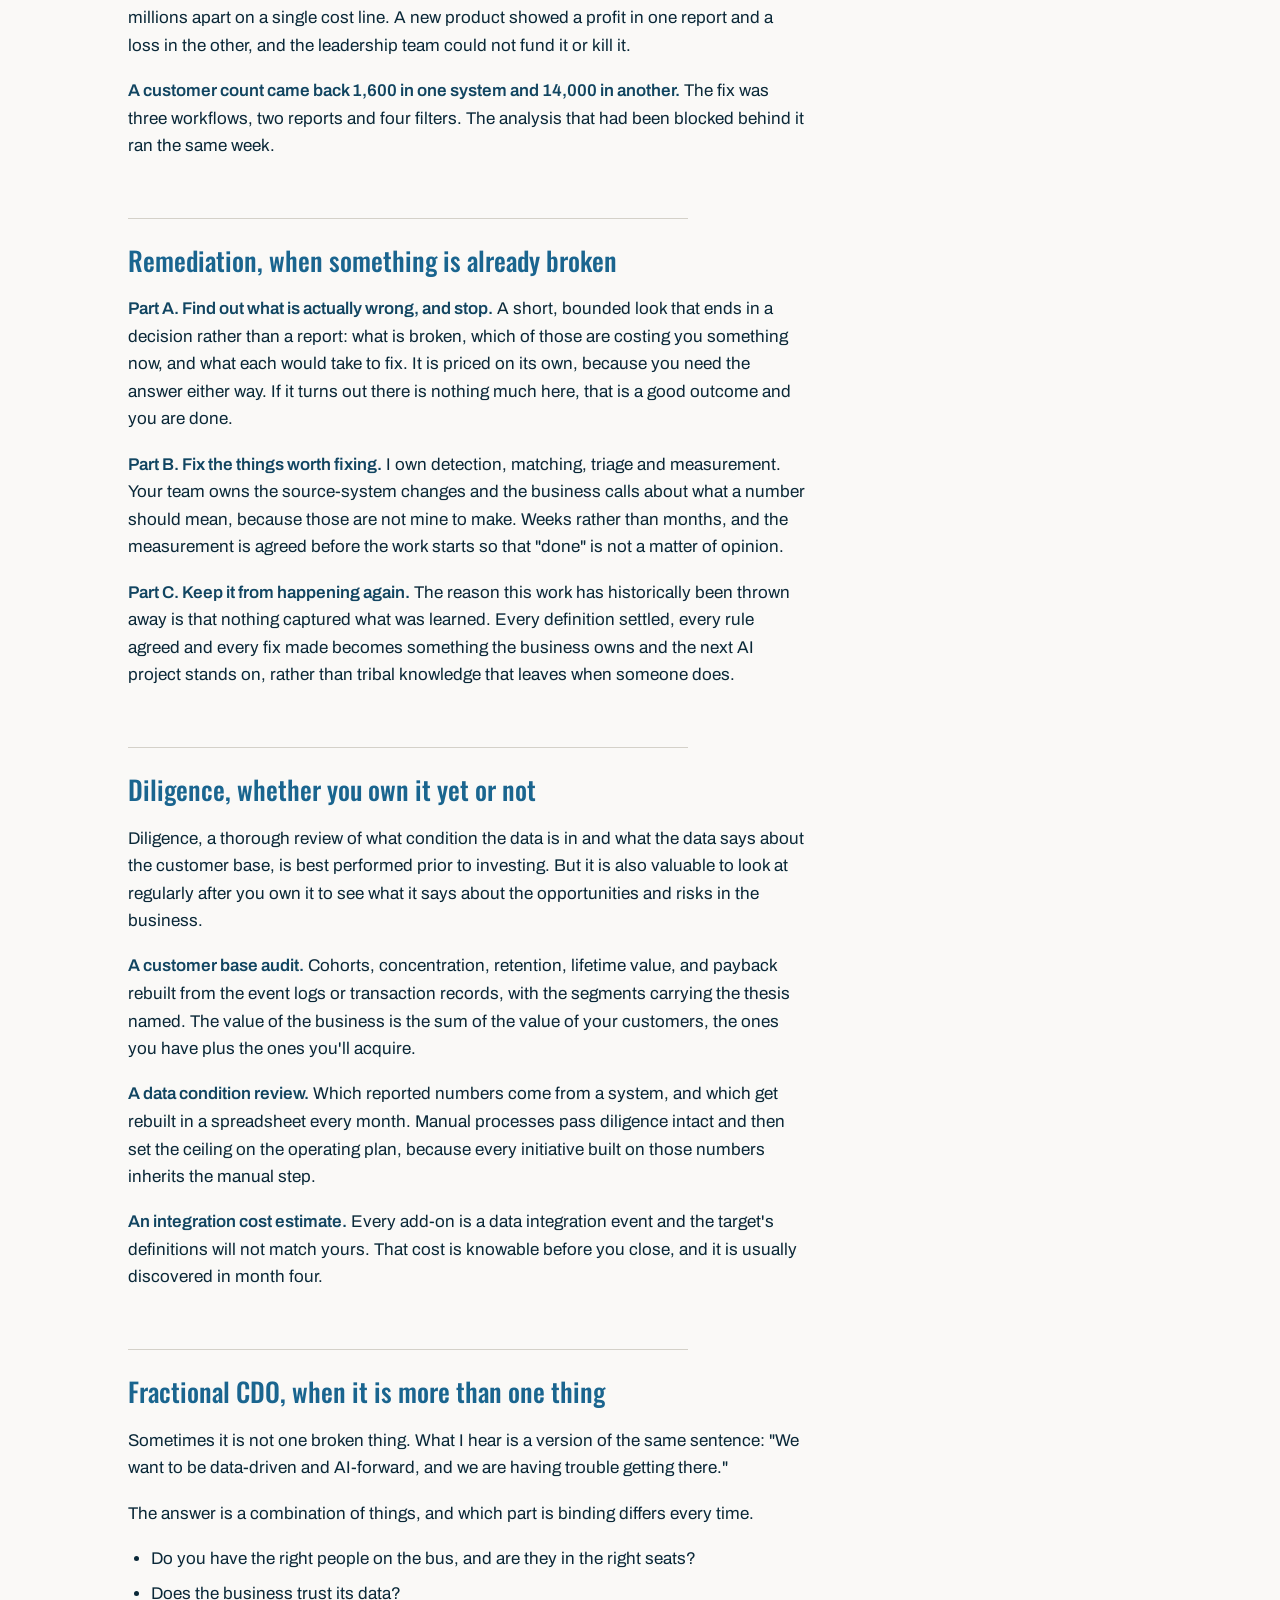
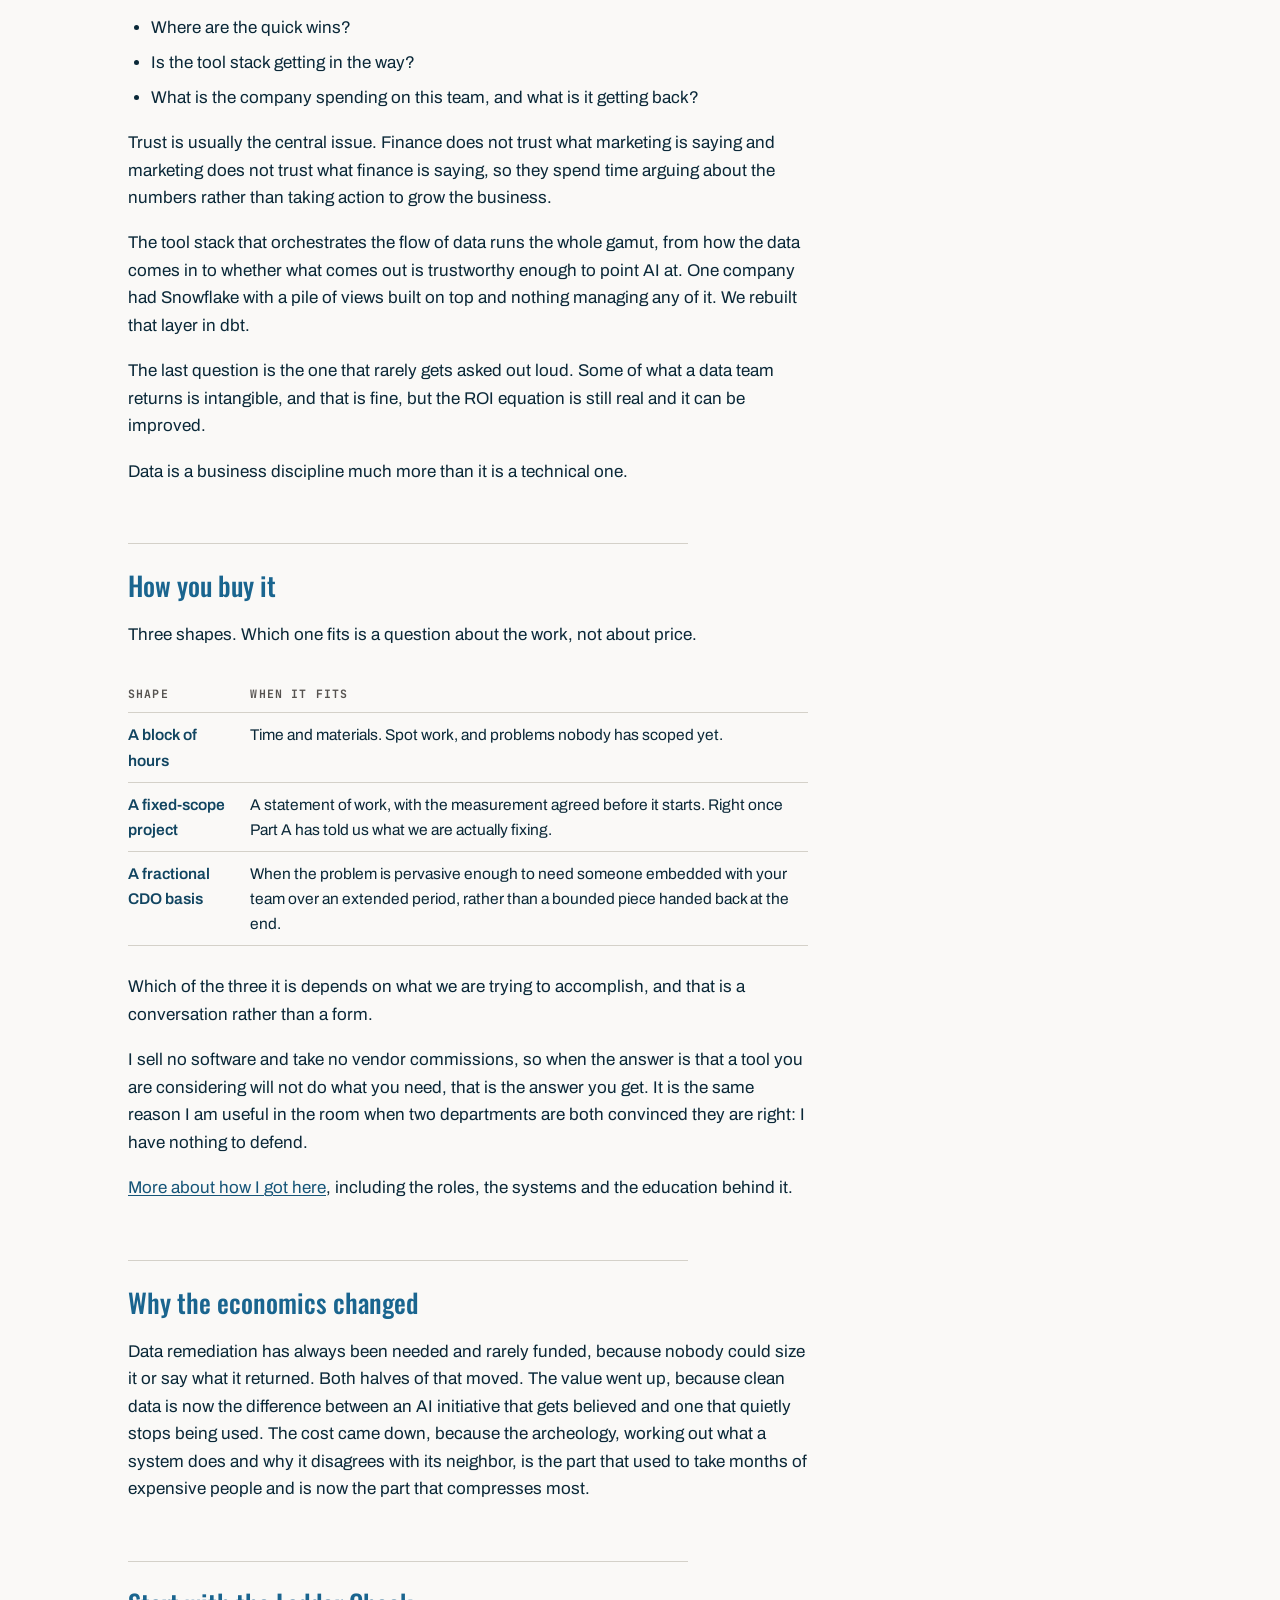
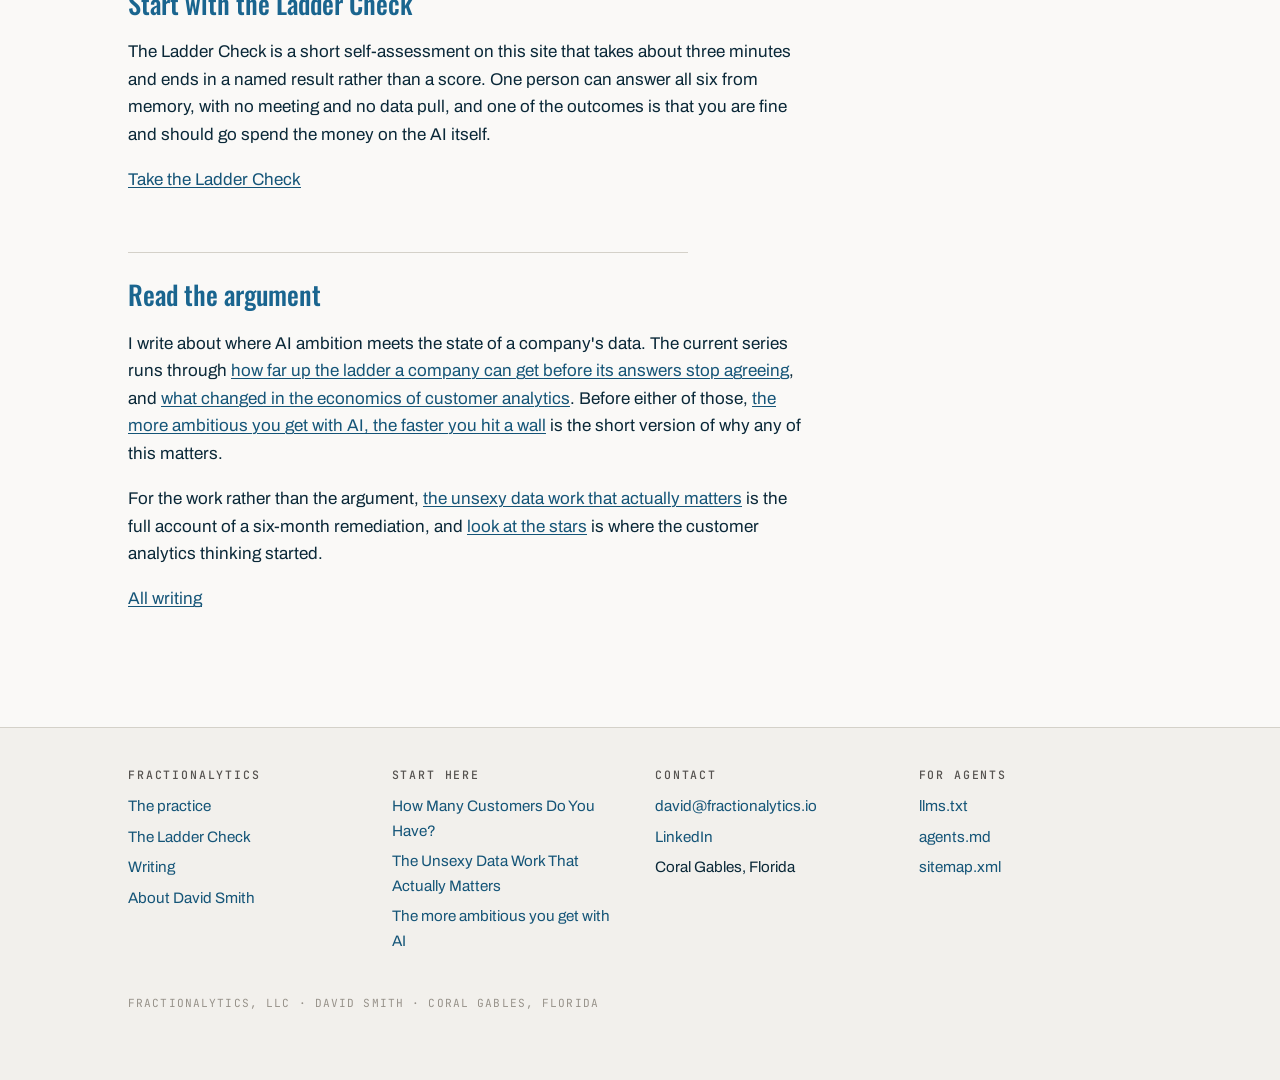
==== commit 66429a28: "Close the homepage h1 so the lede stops rendering as headline, and set lede and identity to the pros" ====
--- a/index.html
+++ b/index.html
@@ -26,7 +26,7 @@
 <link rel="preconnect" href="https://fonts.googleapis.com">
 <link rel="preconnect" href="https://fonts.gstatic.com" crossorigin>
 <link rel="stylesheet" href="https://fonts.googleapis.com/css2?family=Oswald:wght@400;500;600&family=Archivo:wght@400;500;600&family=JetBrains+Mono:wght@400;500&display=swap">
-<link rel="stylesheet" href="/styles.css?v=44e6212e">
+<link rel="stylesheet" href="/styles.css?v=1cb3b368">
 <link rel="sitemap" type="application/xml" href="/sitemap.xml">
 <link rel="alternate" type="text/plain" href="/llms.txt" title="llms.txt">
 <script type="application/ld+json">{"@context":"https://schema.org","@graph":[{"@type":"WebSite","@id":"https://fractionalytics.io/#website","url":"https://fractionalytics.io/","name":"Fractionalytics","description":"AI strategy, the data beneath it, and the systems to run it.","inLanguage":"en-US","publisher":{"@id":"https://fractionalytics.io/#organization"},"copyrightHolder":{"@id":"https://fractionalytics.io/#organization"}},{"@type":"ProfessionalService","@id":"https://fractionalytics.io/#organization","name":"Fractionalytics, LLC","alternateName":"Fractionalytics","url":"https://fractionalytics.io/","logo":{"@type":"ImageObject","url":"https://fractionalytics.io/logo-stack.svg","caption":"Fractionalytics"},"image":"https://fractionalytics.io/og-card-2026-07.png","email":"david@fractionalytics.io","slogan":"AI strategy, the data beneath it, and the systems to run it","description":"Fractional Chief Data Officer practice. Data strategy, foundations, remediation and customer analytics for companies moving on AI, whose ambitions have outrun the state of their data.","founder":{"@id":"https://fractionalytics.io/#david-smith"},"employee":{"@id":"https://fractionalytics.io/#david-smith"},"address":{"@type":"PostalAddress","addressLocality":"Coral Gables","addressRegion":"FL","addressCountry":"US"},"areaServed":[{"@type":"Country","name":"United States"},{"@type":"Place","name":"Latin America"},{"@type":"Place","name":"Europe"}],"knowsAbout":["AI readiness","Data strategy","Data foundations","Data remediation","Data quality","Entity resolution","Identity resolution","Fractional Chief Data Officer","Customer analytics","Customer lifetime value","Cohort analysis","Data diligence","Customer data platforms","Modern data stack","dbt","Snowflake","Databricks","BigQuery"],"sameAs":["https://www.linkedin.com/in/dksmith01/"]},{"@type":"Person","@id":"https://fractionalytics.io/#david-smith","name":"David Smith","givenName":"David","familyName":"Smith","jobTitle":"Fractional Chief Data Officer","description":"Fractional Chief Data Officer. Sets AI strategy with leadership teams, builds the data and systems underneath it, and ships the highest-leverage pieces.","url":"https://fractionalytics.io/about/","email":"david@fractionalytics.io","worksFor":{"@id":"https://fractionalytics.io/#organization"},"homeLocation":{"@type":"Place","name":"Coral Gables, Florida"},"alumniOf":[{"@type":"CollegeOrUniversity","name":"The Wharton School, University of Pennsylvania"},{"@type":"CollegeOrUniversity","name":"Rice University"}],"knowsLanguage":["en","es"],"knowsAbout":["AI readiness","Data strategy","Data foundations","Data remediation","Data quality","Entity resolution","Identity resolution","Fractional Chief Data Officer","Customer analytics","Customer lifetime value","Cohort analysis","Data diligence","Customer data platforms","Modern data stack","dbt","Snowflake","Databricks","BigQuery"],"sameAs":["https://www.linkedin.com/in/dksmith01/","https://www.youtube.com/watch?v=DdW_h7ugRhg"]},{"@type":"WebPage","@id":"https://fractionalytics.io/#webpage","url":"https://fractionalytics.io/","name":"Fractionalytics: AI strategy and the data foundation under it","description":"Fractional CDO work for companies stuck past the pilot: AI strategy, the data foundation under it, and the systems to run it. David Smith, Coral Gables.","isPartOf":{"@id":"https://fractionalytics.io/#website"},"about":{"@id":"https://fractionalytics.io/#organization"},"primaryImageOfPage":"https://fractionalytics.io/og-card-2026-07.png","inLanguage":"en-US","datePublished":"2026-06-17","dateModified":"2026-08-21"}]}</script>
@@ -43,7 +43,7 @@
 <section class="hero">
 <div class="wrap hero-inner">
 <h1 class="stacked"><span class="tline tline-1">Value creation with AI requires</span>
-<span class="tline tline-2">trusted data foundations</span>
+<span class="tline tline-2">trusted data foundations</span></h1>
 <p class="lede">The projects stall when the systems underneath the AI disagree about basic metric definitions. Where humans used to catch bad numbers before they reached a dashboard, AI systems act on whatever data they're given.</p>
 </div>
 </section>
--- a/styles.css
+++ b/styles.css
@@ -159,14 +159,21 @@
    is this?" rather than start an argument. The three cards now answer that question far
    more concretely than this sentence does, so the sentence lost its seat to them and the
    wall argument takes the fold. It opens the body column instead. */
+/* RESTYLED 2026-09-22 (David): larger, in the brand blue, with a rule underneath, so it reads
+   as the statement of what the company is rather than as the first paragraph of the prose.
+   Its right edge matches the prose column below. `ch` is relative to the element's OWN font
+   size, so 68ch at this size would run wider than 68ch of body text; the calc converts the
+   body measure (68ch at 1.0625rem) into this font size. Change one number, change both. */
 .identity {
-  font-size: 1.28rem;
-  line-height: 1.45;
+  font-size: 1.5rem;
+  line-height: 1.4;
   font-weight: 500;
-  color: var(--ink, var(--blue-700));
-  max-width: 54ch;
-}
-.homebody > .identity { margin-bottom: 4px; }
+  color: var(--brand-blue);
+  max-width: calc(var(--measure) * 1.0625 / 1.5);
+  padding-bottom: 22px;
+  border-bottom: 1px solid var(--border);
+}
+.homebody > .identity { margin: 0 0 30px; }
 
 /* ---------- page head with a portrait ---------- */
 
@@ -532,13 +539,15 @@
    two paragraphs actually means. The second thing under the H1 has always been set at
    1.28rem in blue-700; that is now the wall argument rather than the identity line, and
    the identity line takes the muted body treatment the lede used to have. */
+/* Width matched to the prose column 2026-09-22: see the note on .identity for why the
+   measure has to be converted rather than reused. */
 .hero .lede {
   margin-top: 20px;
   font-size: 1.28rem;
   line-height: 1.45;
   font-weight: 500;
   color: var(--ink, var(--blue-700));
-  max-width: 54ch;
+  max-width: calc(var(--measure) * 1.0625 / 1.28);
 }
 
 .homebody { padding-top: 56px; }
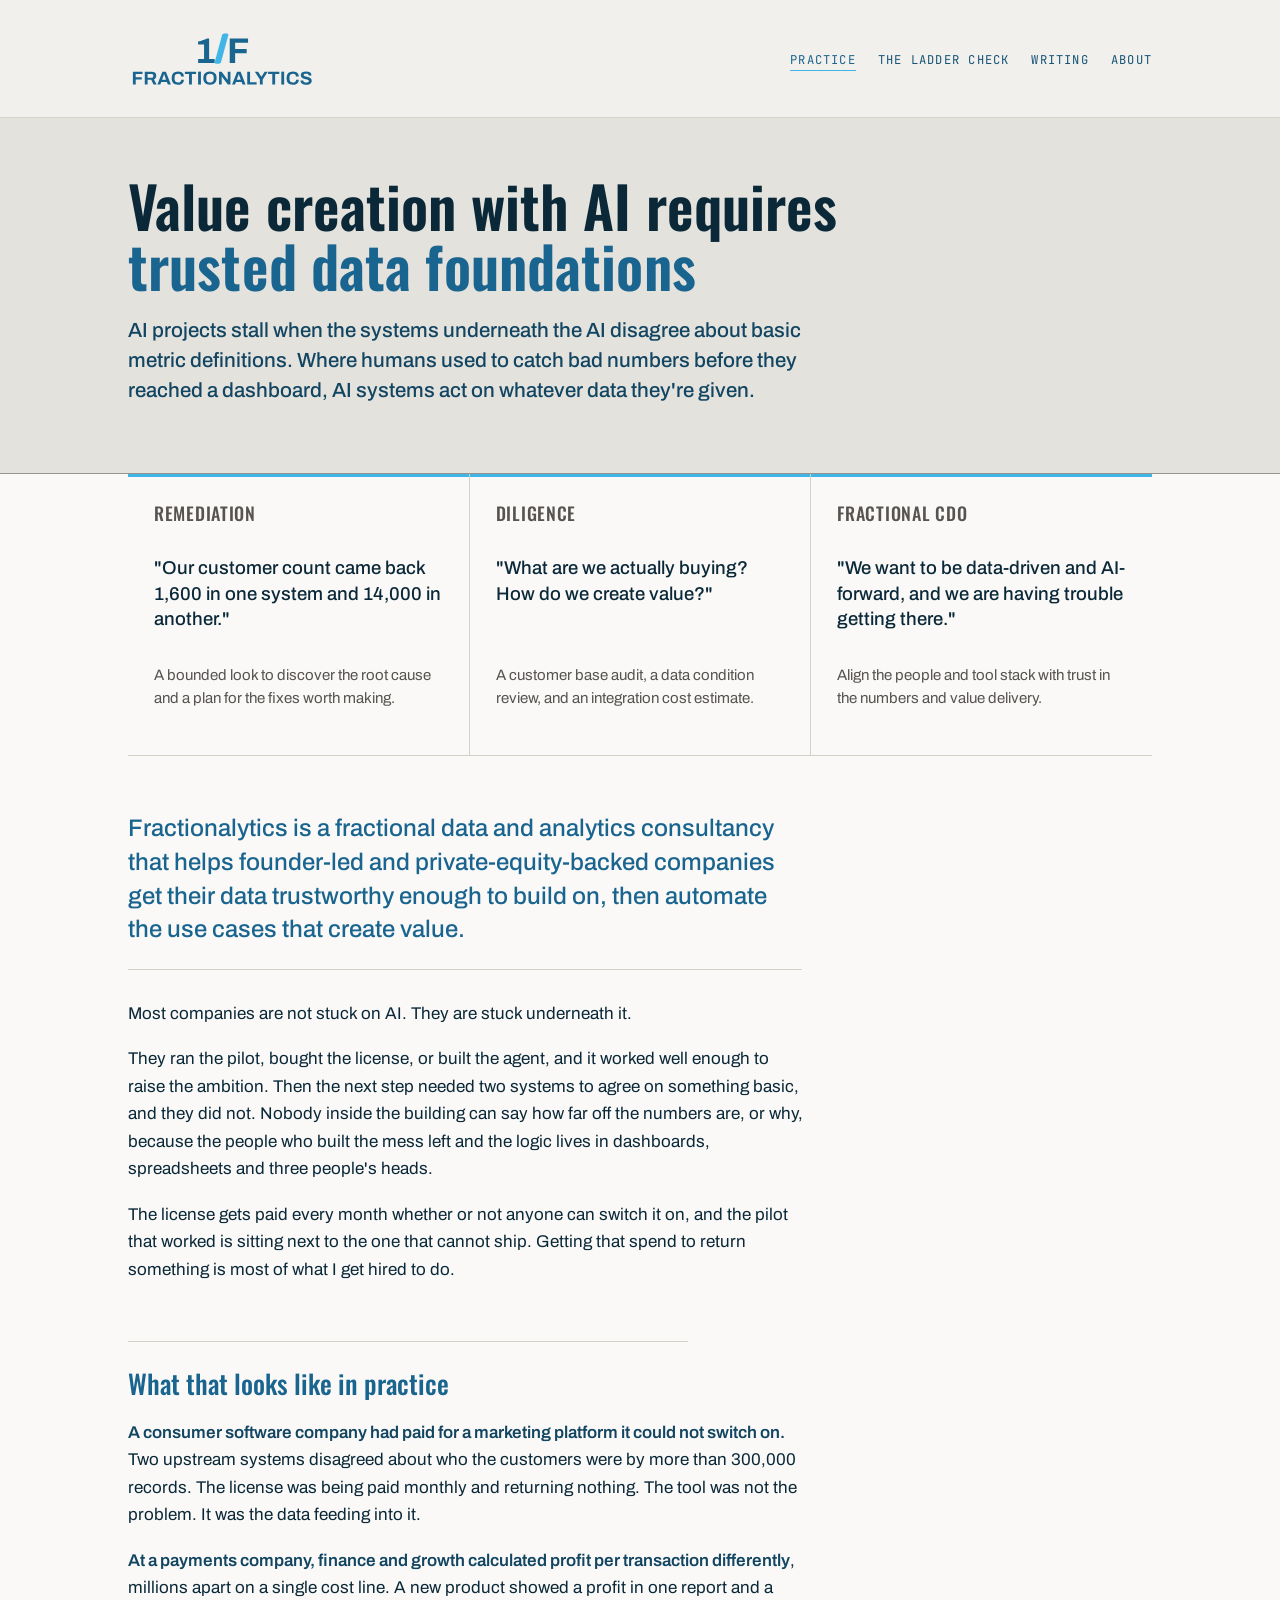
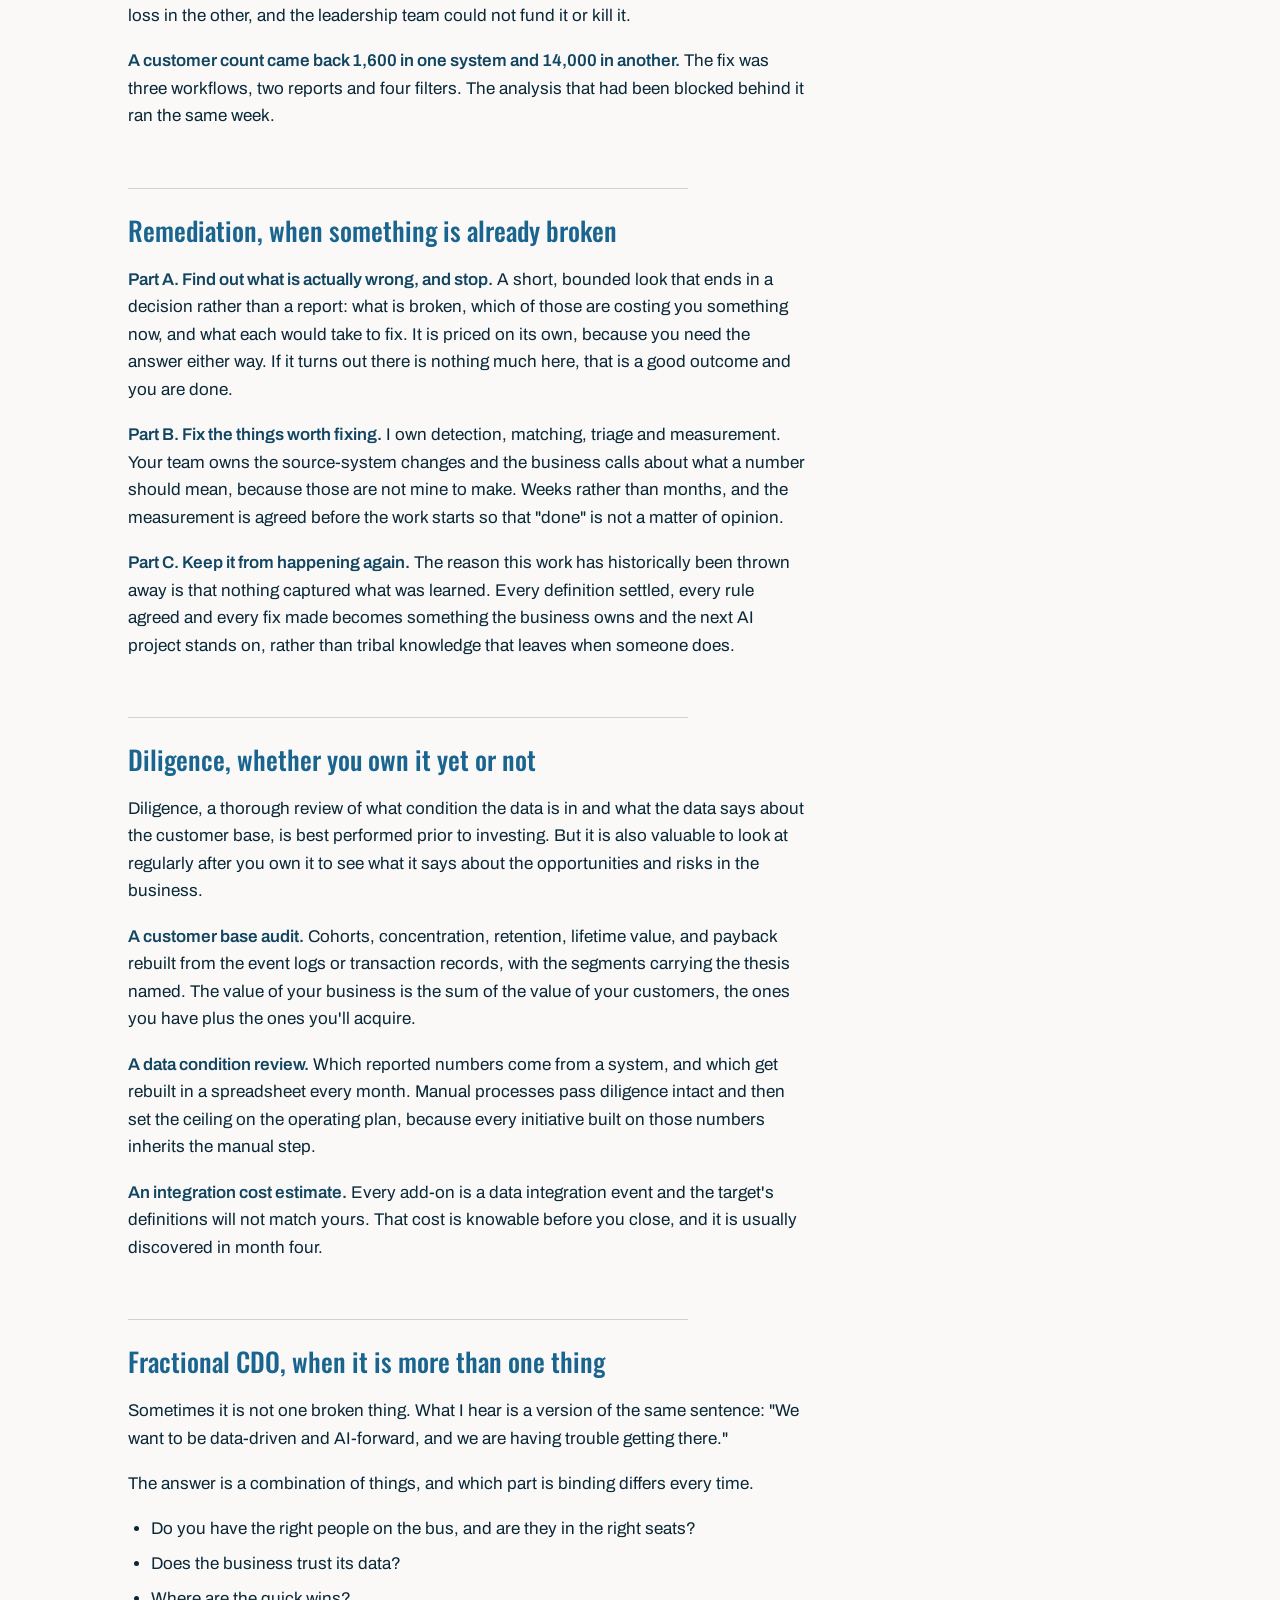
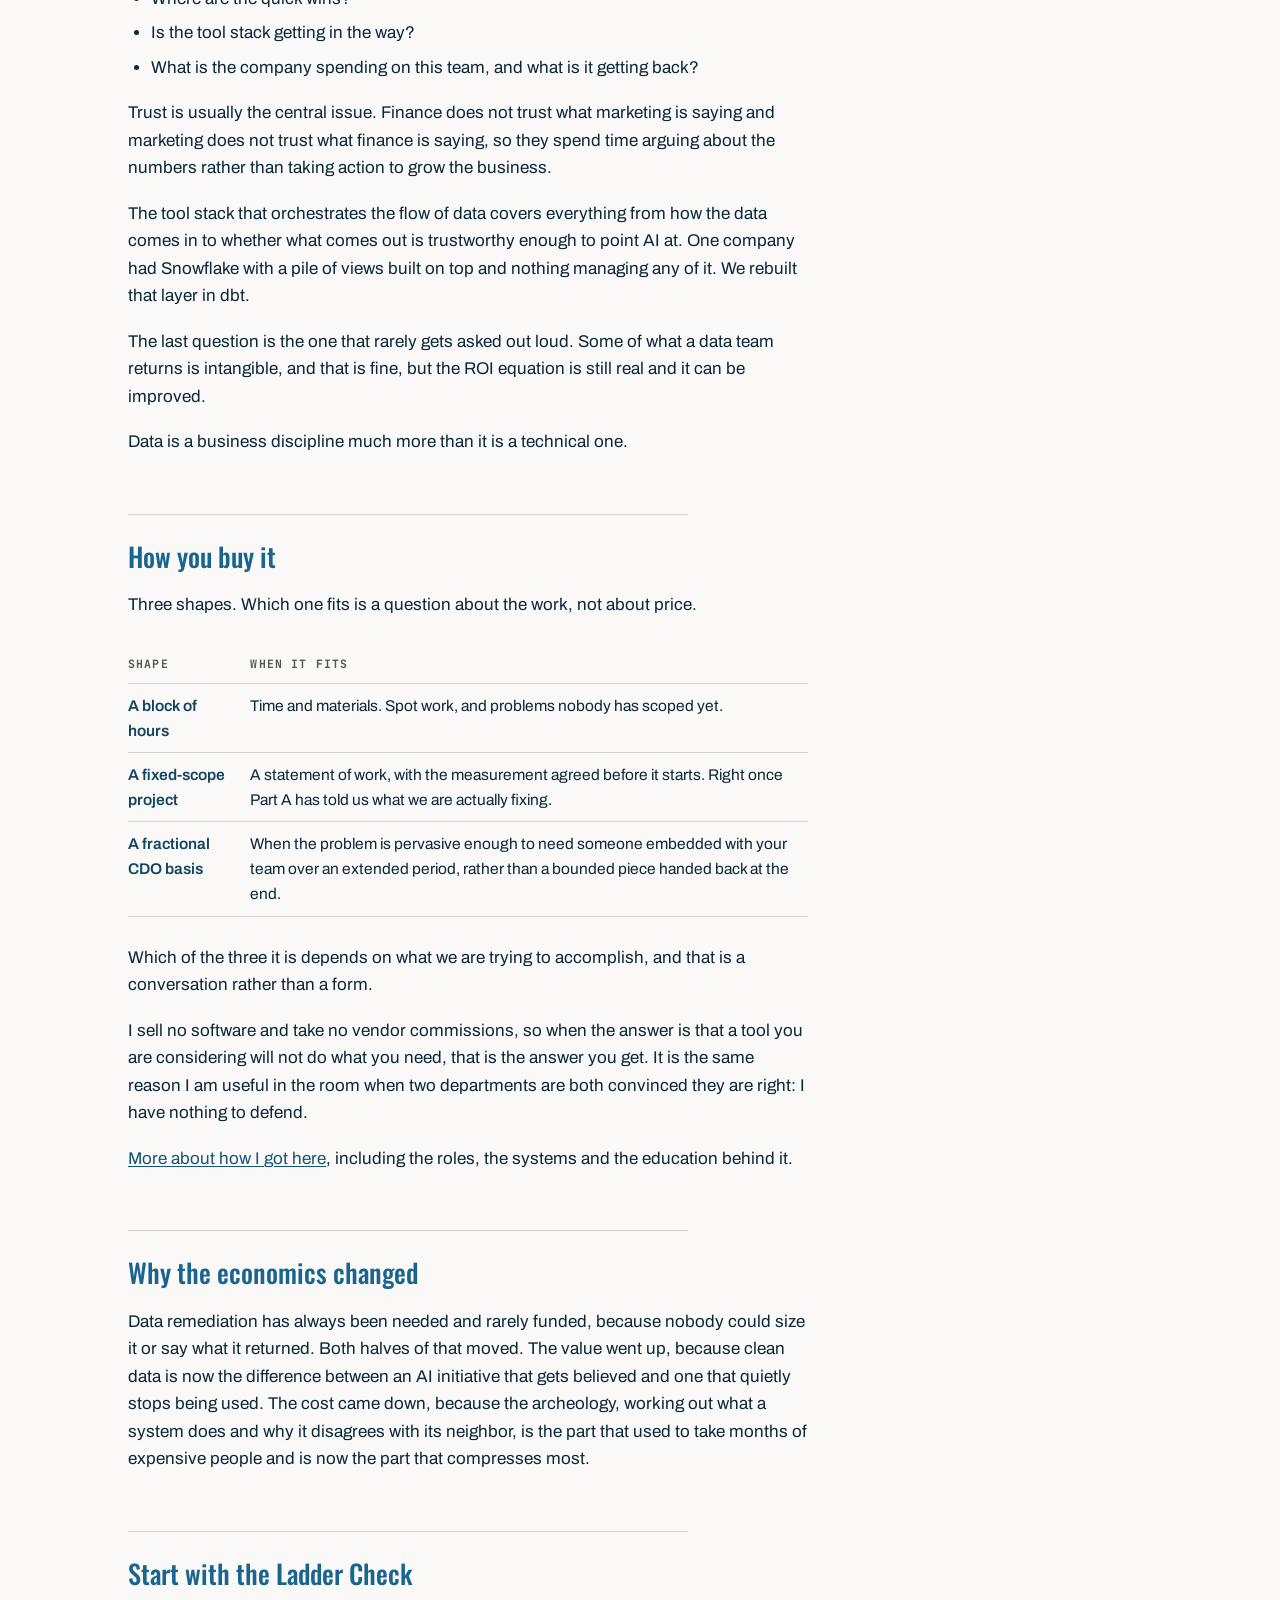
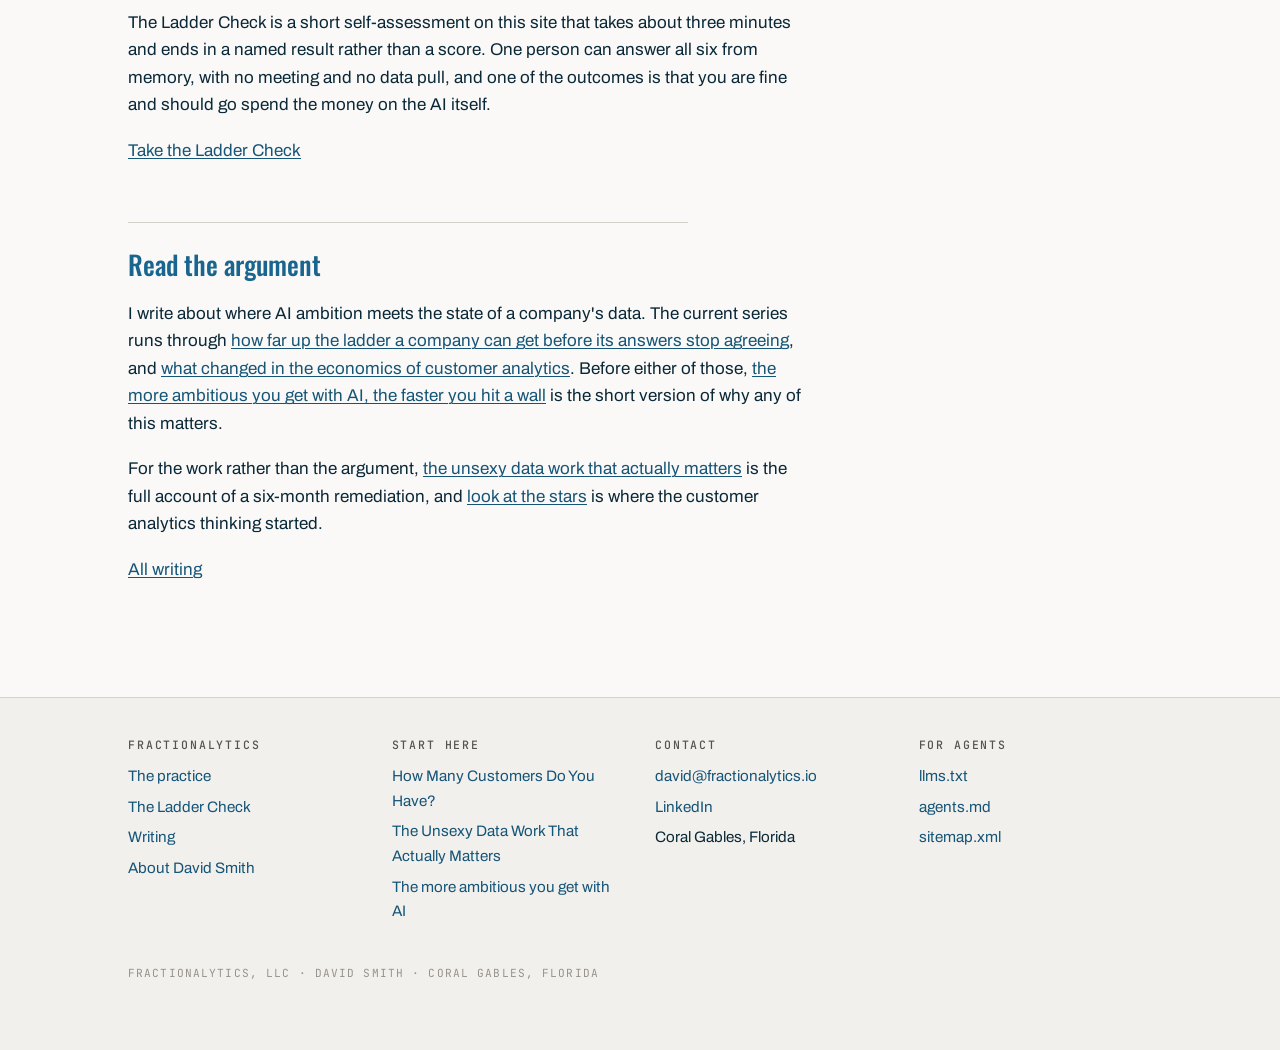
==== commit 324349dc: "Sync David's hand-edited copy back into src and apply five grammar fixes src/pages/home.md and about" ====
--- a/index.html
+++ b/index.html
@@ -44,7 +44,7 @@
 <div class="wrap hero-inner">
 <h1 class="stacked"><span class="tline tline-1">Value creation with AI requires</span>
 <span class="tline tline-2">trusted data foundations</span></h1>
-<p class="lede">The projects stall when the systems underneath the AI disagree about basic metric definitions. Where humans used to catch bad numbers before they reached a dashboard, AI systems act on whatever data they're given.</p>
+<p class="lede">AI projects stall when the systems underneath the AI disagree about basic metric definitions. Where humans used to catch bad numbers before they reached a dashboard, AI systems act on whatever data they're given.</p>
 </div>
 </section>
 <div class="wrap">
@@ -67,7 +67,7 @@
 </ul>
 </div>
 <div class="wrap homebody">
-<p class="identity">Fractionalytics is a fractional data and analytics consultancy that helps founder-led and private-equity-backed companies get their data trustworthy enough to build on and automate use cases that create value.</p>
+<p class="identity">Fractionalytics is a fractional data and analytics consultancy that helps founder-led and private-equity-backed companies get their data trustworthy enough to build on, then automate the use cases that create value.</p>
 <div class="prose">
 <p>Most companies are not stuck on AI. They are stuck underneath it.</p>
 <p>They ran the pilot, bought the license, or built the agent, and it worked well enough to raise the ambition. Then the next step needed two systems to agree on something basic, and they did not. Nobody inside the building can say how far off the numbers are, or why, because the people who built the mess left and the logic lives in dashboards, spreadsheets and three people's heads.</p>
@@ -82,7 +82,7 @@
 <p><strong>Part C. Keep it from happening again.</strong> The reason this work has historically been thrown away is that nothing captured what was learned. Every definition settled, every rule agreed and every fix made becomes something the business owns and the next AI project stands on, rather than tribal knowledge that leaves when someone does.</p>
 <h2 id="diligence-own-it">Diligence, whether you own it yet or not</h2>
 <p>Diligence, a thorough review of what condition the data is in and what the data says about the customer base, is best performed prior to investing. But it is also valuable to look at regularly after you own it to see what it says about the opportunities and risks in the business.</p>
-<p><strong>A customer base audit.</strong> Cohorts, concentration, retention, lifetime value, and payback rebuilt from the event logs or transaction records, with the segments carrying the thesis named. The value of the business is the sum of the value of your customers, the ones you have plus the ones you'll acquire. </p>
+<p><strong>A customer base audit.</strong> Cohorts, concentration, retention, lifetime value, and payback rebuilt from the event logs or transaction records, with the segments carrying the thesis named. The value of your business is the sum of the value of your customers, the ones you have plus the ones you'll acquire.</p>
 <p><strong>A data condition review.</strong> Which reported numbers come from a system, and which get rebuilt in a spreadsheet every month. Manual processes pass diligence intact and then set the ceiling on the operating plan, because every initiative built on those numbers inherits the manual step.</p>
 <p><strong>An integration cost estimate.</strong> Every add-on is a data integration event and the target's definitions will not match yours. That cost is knowable before you close, and it is usually discovered in month four.</p>
 <h2 id="fractional-cdo-section">Fractional CDO, when it is more than one thing</h2>
@@ -96,7 +96,7 @@
 <li>What is the company spending on this team, and what is it getting back?</li>
 </ul>
 <p>Trust is usually the central issue. Finance does not trust what marketing is saying and marketing does not trust what finance is saying, so they spend time arguing about the numbers rather than taking action to grow the business.</p>
-<p>The tool stack that orchestrates the flow of data runs the whole gamut, from how the data comes in to whether what comes out is trustworthy enough to point AI at. One company had Snowflake with a pile of views built on top and nothing managing any of it. We rebuilt that layer in dbt.</p>
+<p>The tool stack that orchestrates the flow of data covers everything from how the data comes in to whether what comes out is trustworthy enough to point AI at. One company had Snowflake with a pile of views built on top and nothing managing any of it. We rebuilt that layer in dbt.</p>
 <p>The last question is the one that rarely gets asked out loud. Some of what a data team returns is intangible, and that is fine, but the ROI equation is still real and it can be improved.</p>
 <p>Data is a business discipline much more than it is a technical one.</p>
 <h2 id="how-you-buy-it">How you buy it</h2>
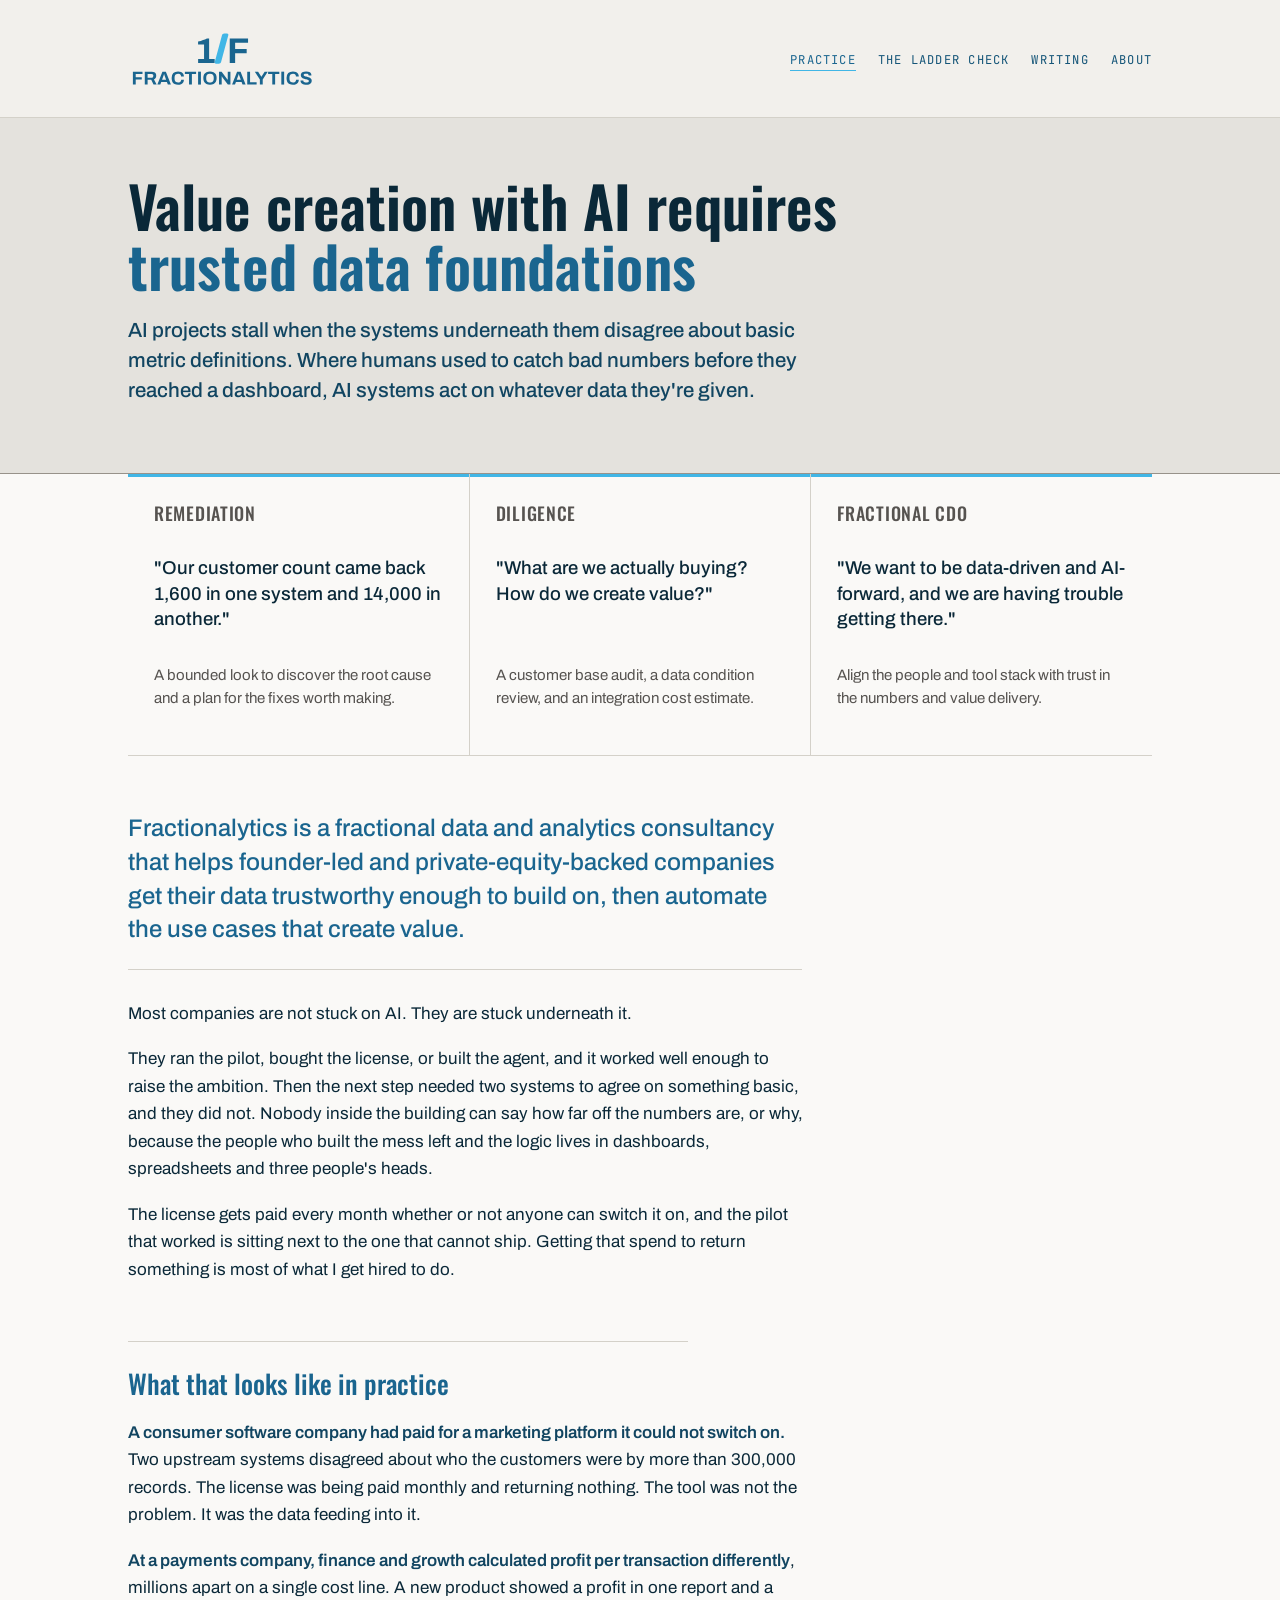
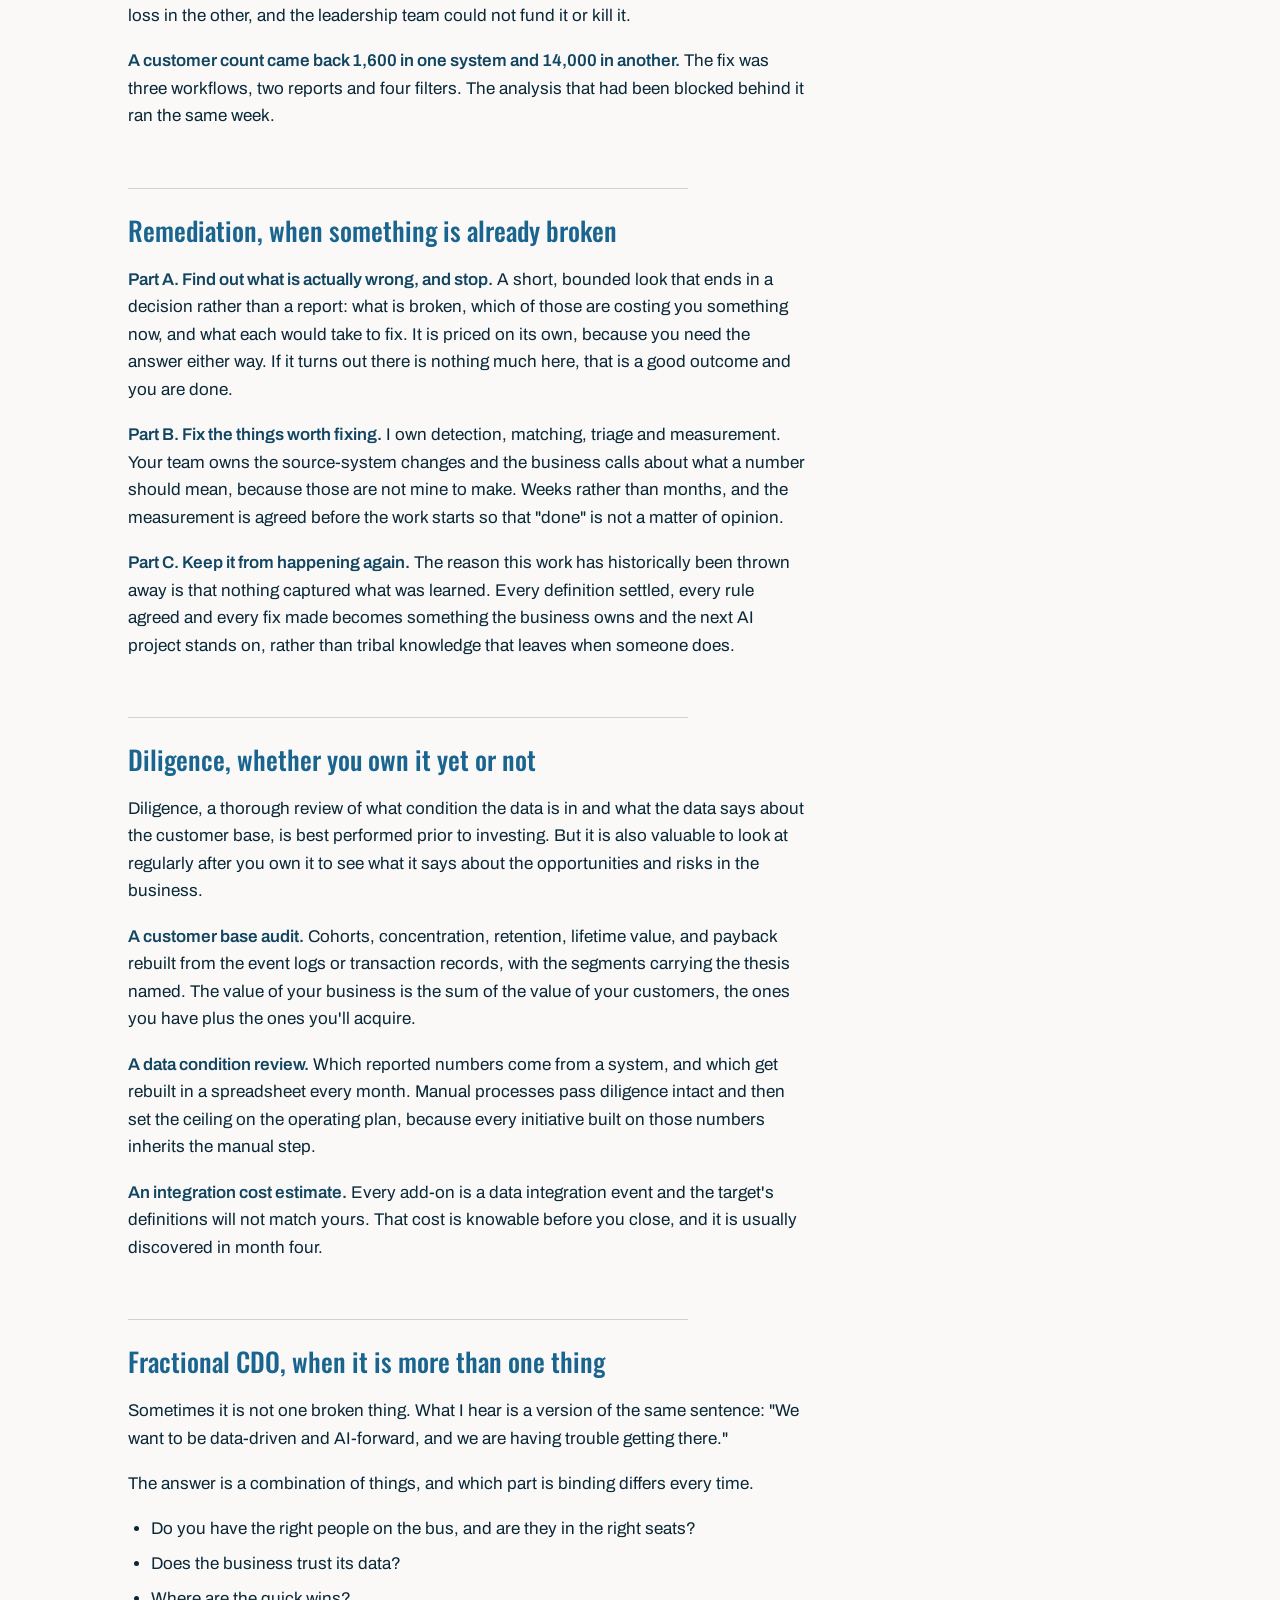
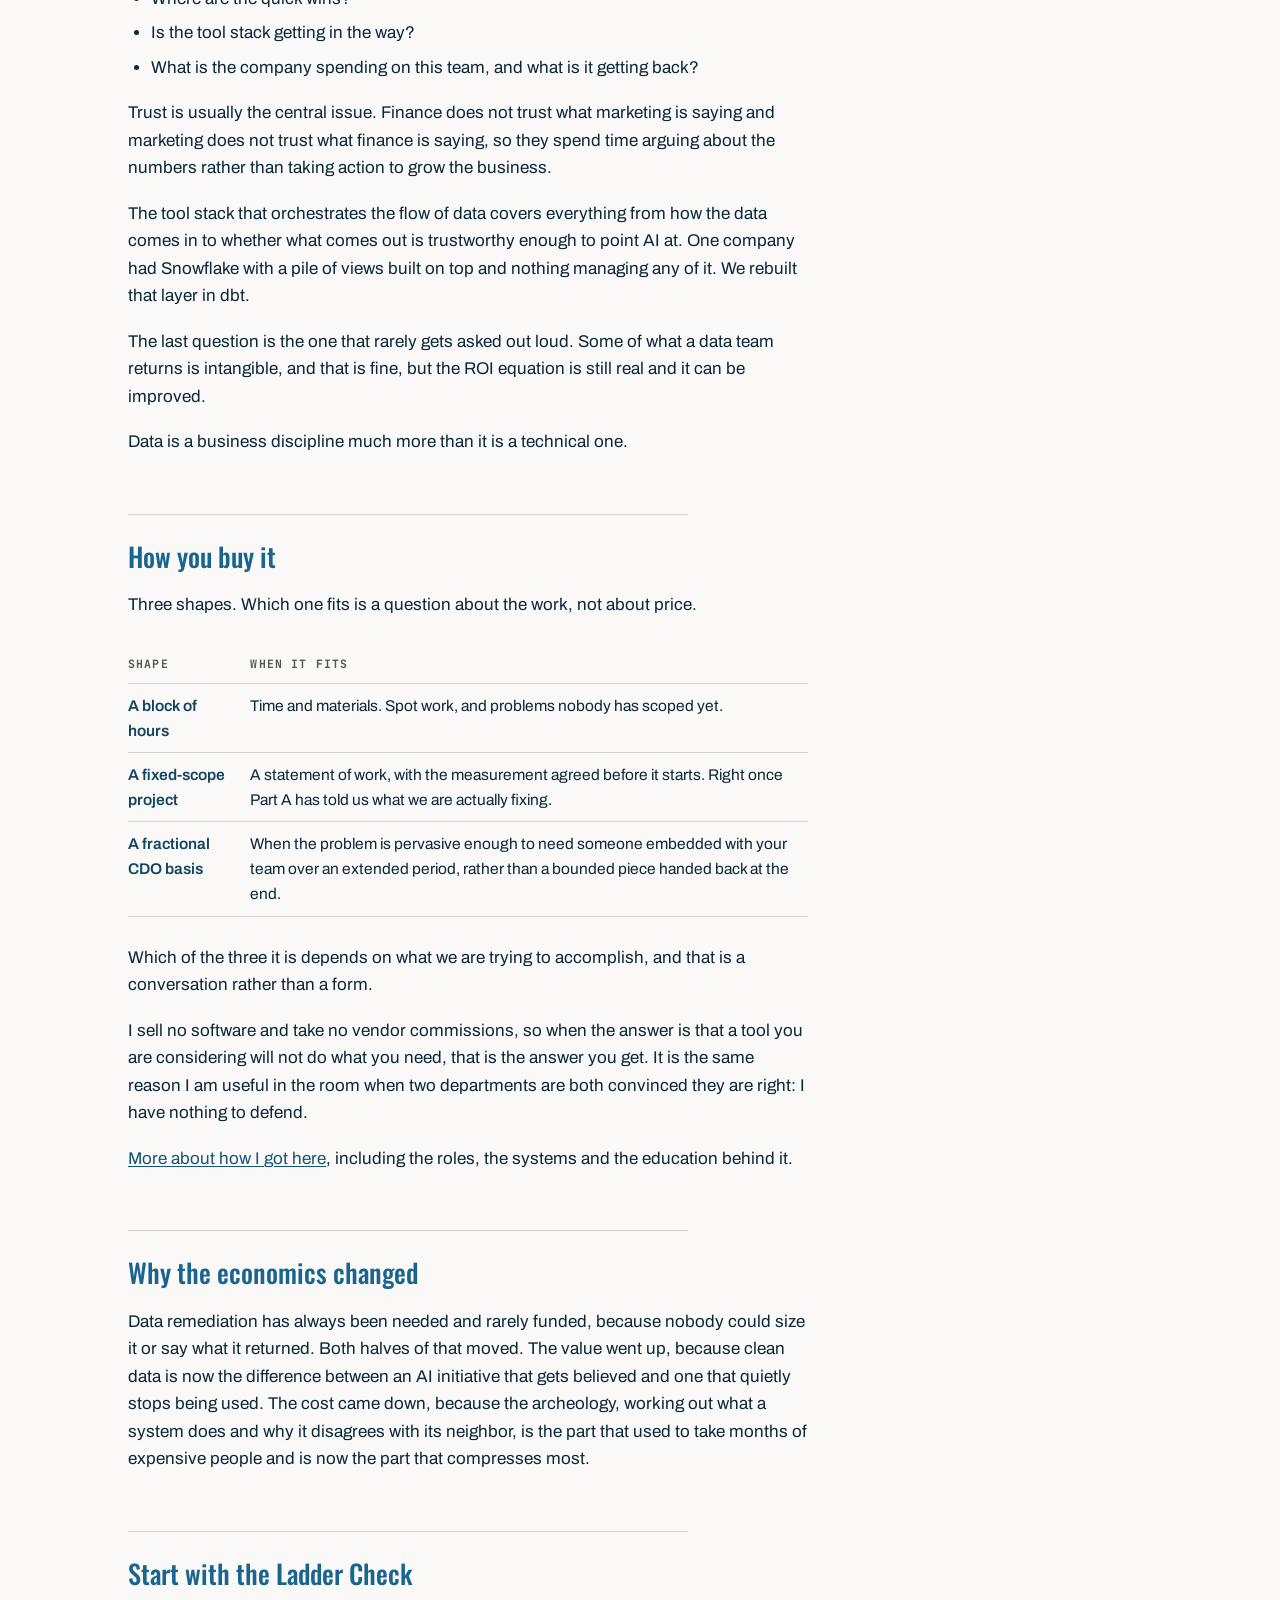
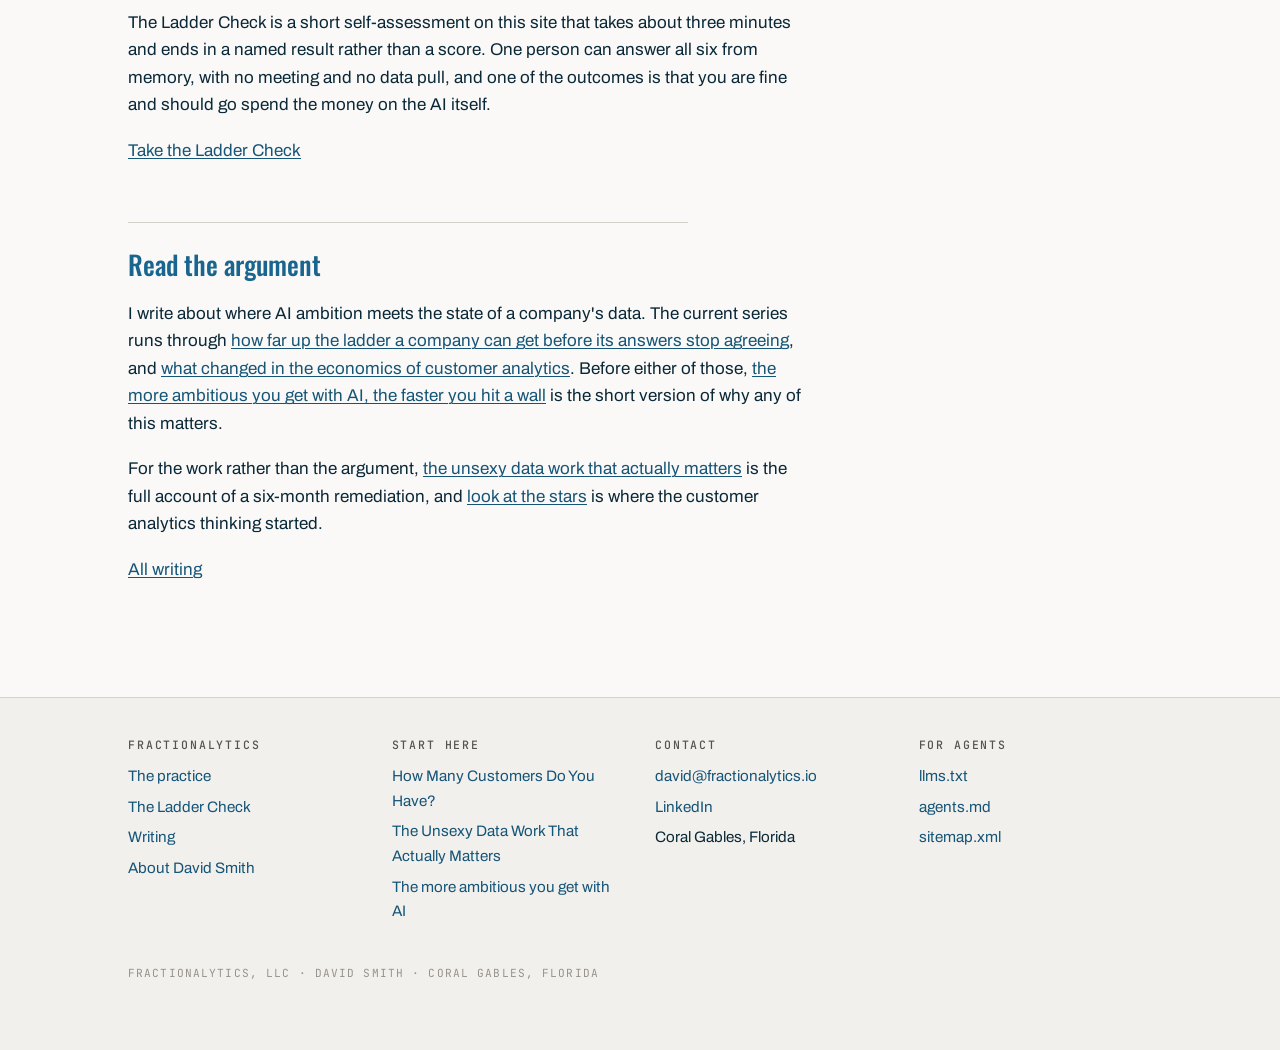
==== commit 1cc33ca3: "New copy on home.md - proper manual changes built" ====
--- a/index.html
+++ b/index.html
@@ -44,7 +44,7 @@
 <div class="wrap hero-inner">
 <h1 class="stacked"><span class="tline tline-1">Value creation with AI requires</span>
 <span class="tline tline-2">trusted data foundations</span></h1>
-<p class="lede">AI projects stall when the systems underneath the AI disagree about basic metric definitions. Where humans used to catch bad numbers before they reached a dashboard, AI systems act on whatever data they're given.</p>
+<p class="lede">AI projects stall when the systems underneath them disagree about basic metric definitions. Where humans used to catch bad numbers before they reached a dashboard, AI systems act on whatever data they're given.</p>
 </div>
 </section>
 <div class="wrap">
